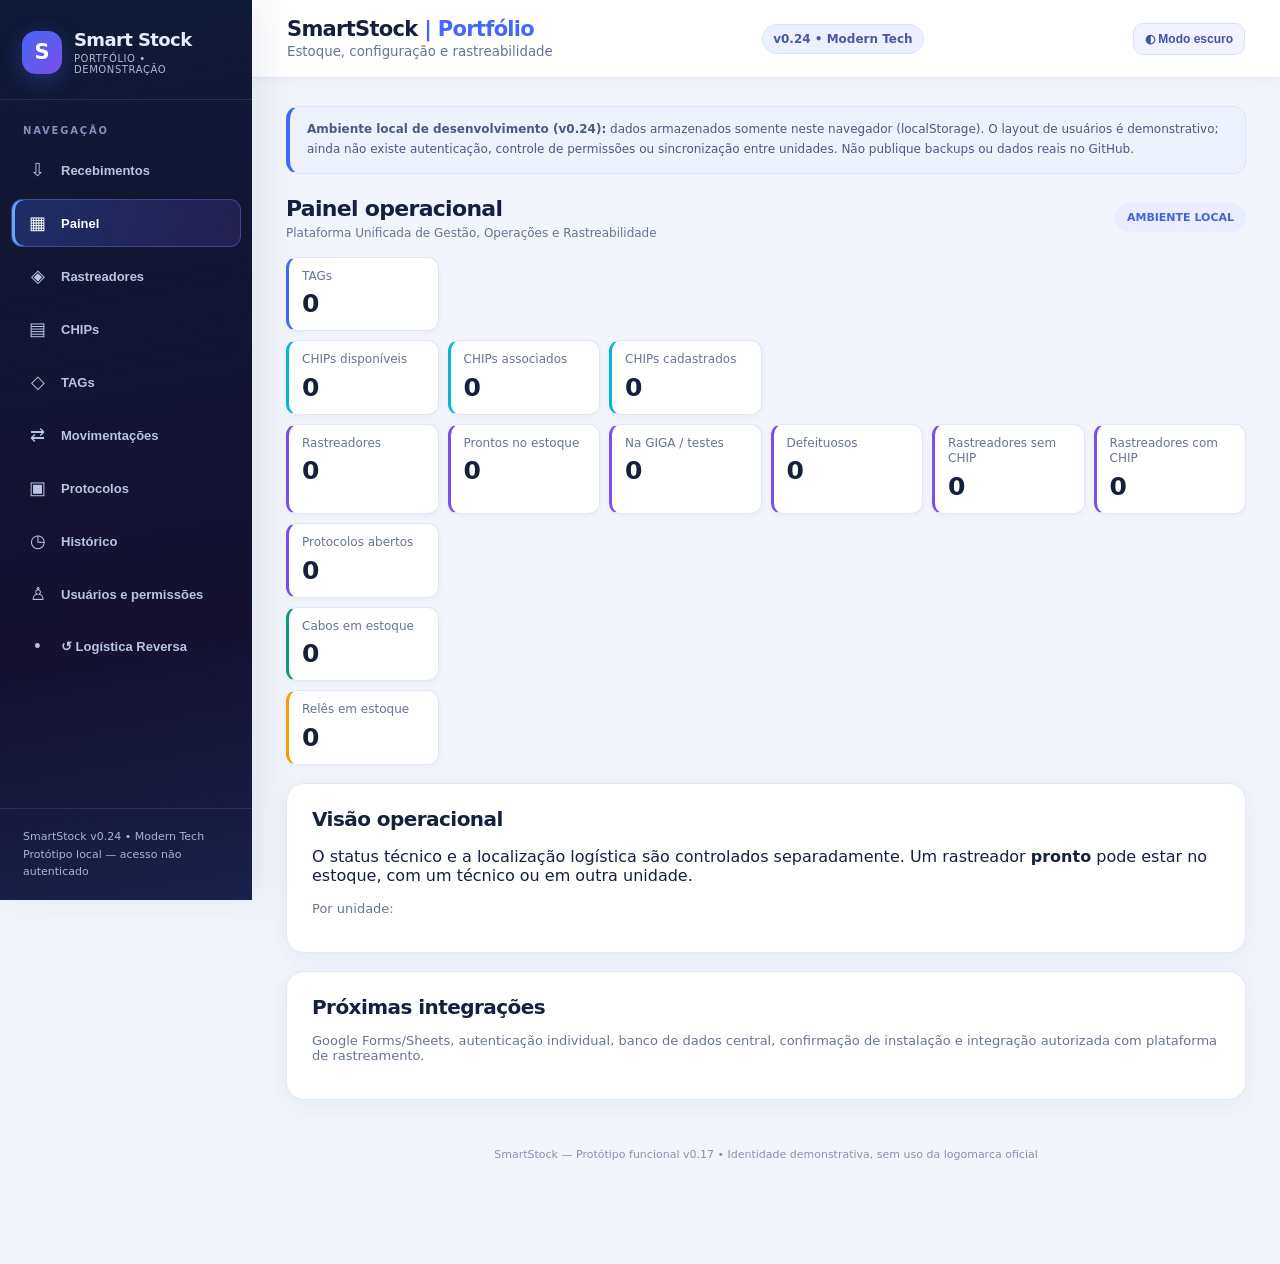
==== index.html @ 328897b8 "SmartStock v0.24 - Portfolio completo" ====
<!doctype html><html lang="pt-BR"><head><meta charset="utf-8"><meta name="viewport" content="width=device-width,initial-scale=1"><title>SmartStock | Portfólio • Demonstração</title><style>
:root{font-family:Inter,system-ui,Arial,sans-serif;color:#193331;background:#f3f7f6}*{box-sizing:border-box}body{margin:0}header{background:#123d38;color:white;padding:22px max(20px,calc((100vw - 1200px)/2));display:flex;justify-content:space-between;gap:15px;align-items:center}header h1{margin:0;font-size:25px}header small{color:#b5e2d8}main{max-width:1200px;margin:24px auto;padding:0 18px}.nav{display:flex;flex-wrap:wrap;gap:8px;margin-bottom:18px}button,.btn{border:0;border-radius:9px;background:#147a6b;color:white;padding:11px 14px;font-weight:650;cursor:pointer}button:hover{filter:brightness(.94)}.nav button{background:#e2eeea;color:#17473f}.nav button.active{background:#147a6b;color:white}.cards{display:grid;grid-template-columns:repeat(auto-fit,minmax(175px,1fr));gap:12px;margin-bottom:20px}.card,.panel{background:white;border:1px solid #dce9e5;border-radius:13px;padding:18px;box-shadow:0 2px 9px #164b3510}.card strong{display:block;font-size:29px;margin-top:8px}.muted{color:#667b76;font-size:13px}.panel{margin-bottom:16px}h2{margin:0 0 14px;font-size:20px}h3{margin:0 0 10px}form{display:grid;grid-template-columns:repeat(auto-fit,minmax(210px,1fr));gap:12px;align-items:end}label{display:flex;flex-direction:column;gap:5px;font-size:13px;font-weight:650}input,select,textarea{border:1px solid #c8d9d3;border-radius:8px;padding:10px;font:inherit;min-width:0;background:white}textarea{min-height:43px}.wide{grid-column:1/-1}.tablewrap{overflow:auto}table{border-collapse:collapse;width:100%;font-size:14px}th,td{text-align:left;border-bottom:1px solid #e5eeeb;padding:11px 9px;white-space:nowrap}th{background:#f3f8f6}.pill{display:inline-block;border-radius:30px;padding:4px 9px;font-size:12px;background:#e9f0ee}.ok{background:#d8f4e6;color:#17633f}.bad{background:#fde3e3;color:#8a2929}.warn{background:#fff1d2;color:#805b0c}.hide{display:none}.toolbar{display:flex;justify-content:space-between;gap:12px;align-items:center;flex-wrap:wrap;margin-bottom:12px}.toolbar input{width:280px}.danger{background:#9b4141}.secondary{background:#e1ece8;color:#194c43}.notice{padding:12px 15px;background:#fff7dc;border:1px solid #f1dfa6;border-radius:10px;margin-bottom:16px;font-size:13px}.toast{position:fixed;right:18px;bottom:18px;background:#153d35;color:white;border-radius:9px;padding:12px 16px;max-width:380px;box-shadow:0 8px 24px #0002;display:none}.rowactions{display:flex;gap:6px}.rowactions button{font-size:12px;padding:6px 8px}footer{font-size:12px;color:#688078;margin:24px 0;text-align:center}@media(max-width:600px){header{padding:17px}header h1{font-size:21px}.toolbar input{width:100%}}
.audit-select-group{background:#f6faf8;border:1px solid #dce9e5;border-radius:11px;padding:12px;margin:10px 0;max-width:580px}.audit-select-label{display:block;font-size:13px;font-weight:700;margin-bottom:7px}.audit-select{display:block;width:100%;padding:11px 38px 11px 12px;border:1px solid #bcd6cc;border-radius:9px;background-color:white;color:#163d37;font-size:14px;cursor:pointer}.audit-select:focus{outline:2px solid #147a6b;outline-offset:2px}.audit-select-info{margin-top:9px;white-space:normal;overflow-wrap:anywhere} 
.audit-receipt-row td{vertical-align:middle}.audit-receipt-row td:last-child{min-width:310px;max-width:520px;white-space:normal}.audit-receipt-details{border:1px solid #dce9e5;border-radius:11px;background:#f8fbfa;overflow:hidden}.audit-receipt-details>summary{list-style:none;cursor:pointer;padding:13px 15px;display:flex;flex-direction:column;gap:5px;font-weight:700;color:#17473f}.audit-receipt-details>summary::-webkit-details-marker{display:none}.audit-receipt-details>summary:before{content:'▸';float:left;position:absolute;transform:translateX(-11px)}.audit-receipt-details[open]>summary:before{content:'▾'}.audit-receipt-details>summary small{font-size:12px;font-weight:400;color:#667b76}.audit-receipt-content{border-top:1px solid #dce9e5;padding:12px}.audit-group-grid{display:grid;grid-template-columns:repeat(auto-fit,minmax(230px,1fr));gap:10px}.audit-group-grid .audit-select-group{margin:0;max-width:none}.audit-group-grid .audit-select{width:100%}#entryHistory td:nth-child(3){font-variant-numeric:tabular-nums}#entryHistory td{vertical-align:middle}
</style><style id="audit-date-style">
.audit-date-row>td{padding:9px 0!important;white-space:normal!important;border-bottom:0!important}
.audit-date-details{border:1px solid #dce9e5;border-radius:12px;background:#fff;overflow:hidden}
.audit-date-details>summary{cursor:pointer;display:flex;align-items:center;justify-content:space-between;gap:12px;flex-wrap:wrap;padding:15px 18px;background:#f3f8f6;list-style:none;color:#17473f}
.audit-date-details>summary::-webkit-details-marker{display:none}
.audit-date-details>summary::before{content:'▸';font-size:16px;margin-right:2px}
.audit-date-details[open]>summary::before{content:'▾'}
.audit-date-label{font-size:15px;font-weight:750;margin-right:auto}
.audit-date-count{font-size:12px;color:#667b76}
.audit-date-body{padding:12px 14px}
.audit-date-table{width:100%;min-width:820px}
.audit-date-table th,.audit-date-table td{vertical-align:middle}
.audit-date-table td:last-child{white-space:normal;min-width:280px}
</style><style id="metrics-layout-v18">
/* Cinco linhas independentes, compactas, sem cartões esticados. */
#metrics{display:flex;flex-direction:column;gap:9px;margin-bottom:18px}
#metrics .metric-row{display:grid;grid-template-columns:repeat(6,minmax(0,1fr));gap:9px;width:100%}
#metrics .card{min-width:0;padding:11px 13px;border-radius:11px;box-shadow:0 2px 6px #164b350a;min-height:74px}
#metrics .card .muted{font-size:12px;line-height:1.3;display:block}
#metrics .card strong{font-size:25px;margin-top:5px;line-height:1.2}
@media(max-width:950px){#metrics .metric-row{grid-template-columns:repeat(3,minmax(0,1fr))}}
@media(max-width:560px){#metrics .metric-row{grid-template-columns:repeat(2,minmax(0,1fr))}}
@media(max-width:350px){#metrics .metric-row{grid-template-columns:1fr}}
</style><style id="smartstock-batch-css">.batch-panel details>summary{cursor:pointer;padding:3px 0;color:#123c38}.batch-panel details[open]>summary{margin-bottom:14px}.batch-form{display:flex;flex-wrap:wrap;align-items:end;gap:12px}.batch-form label{min-width:170px;flex:1}.batch-form label.batch-identifiers{flex:2 1 100%;min-width:100%}.batch-form textarea{width:100%;resize:vertical;min-height:118px;padding:12px;border:1px solid #cbded7;border-radius:10px;font:inherit;box-sizing:border-box}.batch-form button{min-width:220px}.batch-panel code{font-size:.9em}</style><style id="access-v22">.access-hero{display:flex;justify-content:space-between;gap:18px;align-items:center;flex-wrap:wrap;border-top:4px solid #167c6e}.access-hero h2{font-size:26px;margin:7px 0}.access-hero p{max-width:720px;line-height:1.55}.access-eyebrow{font-size:11px;font-weight:800;letter-spacing:.1em;color:#147a6b}.access-status{background:#fff5d9;border:1px solid #efd79b;color:#7b570a;padding:9px 12px;border-radius:999px;font-size:12px;font-weight:700}.access-stats{display:grid;grid-template-columns:repeat(4,minmax(0,1fr));gap:10px;margin:0 0 16px}.access-stat{background:white;border:1px solid #dbe8e3;border-radius:12px;padding:15px 17px;box-shadow:0 2px 7px #153f3010}.access-stat span{display:block;color:#59716b;font-size:12px}.access-stat strong{display:block;font-size:26px;margin-top:6px}.access-toolbar{display:flex;justify-content:space-between;align-items:center;gap:14px;flex-wrap:wrap}.access-disabled{opacity:.55;cursor:not-allowed}.access-table{width:100%;min-width:750px}.access-table td,.access-table th{padding:12px 13px;text-align:left;vertical-align:middle}.access-table small{display:block;color:#657c75;font-size:12px;margin-top:4px}.access-pill{display:inline-block;padding:5px 10px;border-radius:99px;background:#e4f2ed;color:#126f5e;font-size:12px;font-weight:750}.access-pill.root{background:#173f38;color:white}.access-pill.unit{background:#edf2f5;color:#425b6a}.access-warning{background:#fffaf0;border-color:#eedcb4}.access-warning h2{color:#7b5409}@media(max-width:700px){.access-stats{grid-template-columns:repeat(2,minmax(0,1fr))}}@media(max-width:420px){.access-stats{grid-template-columns:1fr}}</style><style id="modern-tech-v23">
:root{--tech-bg:#f2f5fb;--tech-surface:#fff;--tech-ink:#15213c;--tech-muted:#68758f;--tech-blue:#4568f5;--tech-violet:#7c4fe9;--tech-cyan:#06b6d4;--tech-border:#e2e8f4;--tech-sidebar:#10182e;--tech-green:#0d9b81;color:var(--tech-ink);background:var(--tech-bg)}
body{background:var(--tech-bg);color:var(--tech-ink);font-family:Inter,system-ui,'Segoe UI',Arial,sans-serif}
body.tech-layout{min-height:100vh;padding-left:252px}
body.tech-layout>header{height:78px;position:sticky;top:0;z-index:30;background:rgba(255,255,255,.96);color:var(--tech-ink);border-bottom:1px solid var(--tech-border);padding:14px 35px;box-shadow:0 3px 16px #18274c09;max-width:none}
body.tech-layout>header h1{font-size:21px;letter-spacing:-.7px;color:var(--tech-ink)}
body.tech-layout>header h1 span{color:var(--tech-blue)!important}
body.tech-layout>header small{color:var(--tech-muted)}
body.tech-layout>header>span{background:#edf0ff!important;color:#4958a6!important;font-weight:700;border:1px solid #dce2ff}
body.tech-layout>main{max-width:1600px;padding:28px 34px 55px;margin:auto}
.tech-sidebar{position:fixed;left:0;top:0;bottom:0;width:252px;z-index:45;background:linear-gradient(170deg,#101a36,#15112f 70%,#19204a);color:#e8ecff;display:flex;flex-direction:column;box-shadow:12px 0 35px #1d275013}
.tech-brand{padding:29px 22px 24px;border-bottom:1px solid #ffffff19;display:flex;gap:12px;align-items:center}
.tech-brand-icon{width:43px;height:43px;border-radius:14px;background:linear-gradient(135deg,var(--tech-blue),var(--tech-violet));display:grid;place-items:center;color:#fff;font-size:21px;font-weight:900;box-shadow:0 6px 22px #4568f555}
.tech-brand strong{display:block;font-size:18px;letter-spacing:-.6px}.tech-brand small{display:block;font-size:10px;color:#aeb8db;letter-spacing:.6px;text-transform:uppercase;margin-top:3px}
.tech-menu-label{padding:25px 23px 10px;font-size:10px;font-weight:800;letter-spacing:1.8px;color:#8191bb;text-transform:uppercase}
.tech-sidebar #nav{display:flex;flex-direction:column;gap:5px;padding:0 11px;margin:0;max-width:none;align-items:stretch;background:transparent;border:0}
.tech-sidebar #nav button{display:flex;align-items:center;gap:12px;width:100%;text-align:left;padding:12px 14px;border:1px solid transparent;border-radius:11px;background:transparent;color:#b9c4e4;font-size:13px;font-weight:650;transition:background .15s,color .15s;min-height:43px}
.tech-sidebar #nav button:hover{background:#ffffff13;color:#fff}
.tech-sidebar #nav button.active{background:linear-gradient(100deg,#4568f544,#7c4fe92a);border-color:#8b93ff4a;color:#fff;box-shadow:inset 3px 0 0 #65a5ff}
.tech-sidebar #nav button .tech-icon{font-size:18px;width:23px;text-align:center;font-weight:400}
.tech-sidebar-footer{margin-top:auto;padding:19px 23px;border-top:1px solid #ffffff17;color:#a6b3d5;font-size:11px;line-height:1.6}
.tech-mobile-toggle{display:none;position:fixed;z-index:70;left:14px;top:15px;background:#26386d;color:white;border:0;border-radius:10px;padding:9px 12px}
body.tech-layout .notice{background:#eef2ff;color:#4c5983;border:1px solid #dce4ff;border-left:4px solid var(--tech-blue);border-radius:13px;padding:13px 17px;font-size:12px;line-height:1.65;margin-bottom:22px}
body.tech-layout .panel{background:var(--tech-surface);border:1px solid var(--tech-border);border-radius:18px;box-shadow:0 5px 23px #213a7210;padding:23px 25px;margin-bottom:18px}
body.tech-layout h2{color:var(--tech-ink);letter-spacing:-.55px}
body.tech-layout h3{color:#263555}
body.tech-layout .muted,body.tech-layout p.muted{color:var(--tech-muted)}
body.tech-layout input,body.tech-layout select,body.tech-layout textarea{border:1px solid #d7deec;border-radius:10px;background:#fff;color:#172341;box-shadow:none}
body.tech-layout input:focus,body.tech-layout select:focus,body.tech-layout textarea:focus{outline:2px solid #7385ff70;border-color:#7184fa}
body.tech-layout button:not(.tech-mobile-toggle):not(.tech-sidebar button){border-radius:10px}
body.tech-layout button:not(.tech-mobile-toggle):not(.tech-sidebar button):not(:disabled){background:linear-gradient(105deg,#4365e9,#6b58df);color:white;border:0}
body.tech-layout button:not(.tech-mobile-toggle):not(.tech-sidebar button):hover:not(:disabled){filter:brightness(1.05)}
body.tech-layout .card{border:1px solid #e2e7f5;background:#fff;box-shadow:0 4px 15px #263d7610;border-radius:13px}
body.tech-layout #metrics .card{min-height:72px;border-left:3px solid var(--tech-blue)}
body.tech-layout #metrics .metric-row:nth-child(2) .card{border-left-color:var(--tech-cyan)}
body.tech-layout #metrics .metric-row:nth-child(3) .card{border-left-color:var(--tech-violet)}
body.tech-layout #metrics .metric-row:nth-child(4) .card{border-left-color:var(--tech-green)}
body.tech-layout #metrics .metric-row:nth-child(5) .card{border-left-color:#f59e0b}
body.tech-layout table{border-collapse:collapse}body.tech-layout th{background:#f1f4fa;color:#334362}body.tech-layout td{border-color:#e8edf6}
body.tech-layout .audit-date-details,body.tech-layout details{border-color:#dce4f1}
body.tech-layout .access-hero{border-top:4px solid var(--tech-blue)}
body.tech-layout .access-eyebrow{color:var(--tech-blue)}
body.tech-layout .access-status{background:#edf1ff;color:#465cc2;border-color:#d9e1ff}
body.tech-layout .access-stat{border-color:#e2e8f4}
body.tech-layout footer{color:#8792a8;font-size:11px;text-align:center;padding:24px 12px}
.tech-page-title{display:flex;justify-content:space-between;align-items:center;gap:15px;margin-bottom:17px}
.tech-page-title strong{font-size:22px;letter-spacing:-.7px}.tech-page-title small{display:block;font-size:12px;color:var(--tech-muted);margin-top:5px}
.tech-page-pill{font-size:11px;font-weight:800;color:#4464d3;background:#e9edff;padding:8px 12px;border-radius:20px}
body.tech-dark{--tech-bg:#0d1426;--tech-surface:#18223a;--tech-ink:#ecf1ff;--tech-muted:#9aaac9;--tech-border:#303c59;color:var(--tech-ink)}
body.tech-dark>header{background:#17223a;color:#ecf1ff}body.tech-dark>header h1{color:#ecf1ff}
body.tech-dark .panel,body.tech-dark .card{background:#18223a;color:#ecf1ff;border-color:#303c59}
body.tech-dark th{background:#23304c;color:#e1e9ff}body.tech-dark td{color:#e4ebfc;border-color:#33415d}
body.tech-dark input,body.tech-dark select,body.tech-dark textarea{background:#1c2944;color:#fff;border-color:#445473}
body.tech-dark .notice{background:#1d2b51;color:#d4ddff;border-color:#3b5091}
body.tech-dark details,body.tech-dark .audit-date-details{background:#1b2842;color:#eef3ff}
body.tech-dark .tech-page-pill{background:#2b3c75;color:#d9e2ff}
.tech-mode{background:#f1f3ff!important;color:#4053aa!important;border:1px solid #dce2fc!important;padding:8px 11px;font-size:12px;font-weight:750;white-space:nowrap}
@media(max-width:1000px){body.tech-layout{padding-left:210px}.tech-sidebar{width:210px}body.tech-layout>main{padding:24px 19px}body.tech-layout>header{padding:14px 20px}}
@media(max-width:760px){body.tech-layout{padding-left:0}.tech-sidebar{transform:translateX(-105%);transition:transform .22s;width:255px}.tech-sidebar.open{transform:translateX(0)}.tech-mobile-toggle{display:block}body.tech-layout>header{padding:14px 14px 14px 64px;height:auto;min-height:75px}body.tech-layout>header>span{display:none}body.tech-layout>main{padding:18px 12px}body.tech-layout .panel{padding:17px 14px}.tech-page-title strong{font-size:18px}body.tech-layout #metrics .metric-row{grid-template-columns:repeat(2,minmax(0,1fr))!important}body.tech-layout .tablewrap{overflow-x:auto}}
</style></head><body><header><div><h1>SmartStock <span style="color:#5fe0bc">| Portfólio</span></h1><small>Estoque, configuração e rastreabilidade</small></div><span style="font-size:12px;background:#245b50;padding:7px 10px;border-radius:20px">Demonstração local v0.24 • Gestão de acessos (prévia)</span></header><main><div class="notice"><b>Protótipo local v0.24:</b> os dados ficam somente neste navegador (localStorage). Não há login, sincronização com Google Sheets ou plataforma de rastreamento. Para dados reais, importe somente no computador autorizado; não publique o arquivo de recebimento no GitHub.</div><nav class="nav" id="nav"><button data-tab="recebimentos">Recebimentos</button><button data-tab="painel" class="active">Painel</button><button data-tab="equipamentos">Rastreadores</button><button data-tab="chips">CHIPs</button><button data-tab="tags">TAGs</button><button data-tab="movimentos">Movimentações</button><button data-tab="protocolos">Protocolos</button><button data-tab="historico">Histórico</button><button data-tab="usuarios">Usuários e permissões</button></nav>
<section id="recebimentos" class="hide"><div class="panel"><h2>Importar recebimento de materiais</h2><p>Selecione o arquivo JSON de recebimento. O sistema verificará IMEIs e ICCIDs duplicados e mostrará o resumo antes de confirmar. Quando o arquivo contiver pares planejados IMEI–ICCID, eles serão registrados como <b>associação planejada</b>, sem confirmar vínculo na plataforma.</p><label>Arquivo de recebimento (.json)<input type="file" id="receiptFile" accept=".json,application/json"></label><div id="receiptPreview" class="notice" style="margin-top:14px">Nenhum arquivo selecionado.</div><button id="receiptConfirm" disabled>Confirmar entrada</button><p class="muted">Os registros ficam apenas neste navegador, sem sincronização. Faça backup pelo botão Exportar JSON. Não use GitHub público para armazenar o arquivo de recebimento.</p></div><div class="panel"><h2>Entrada independente de materiais</h2><p class="muted">Cadastre CHIPs, rastreadores e insumos separadamente. O vínculo IMEI–ICCID pode ser realizado depois na aba CHIPs.</p><form id="bulkEntryForm"><label>Tipo de entrada<select name="tipo" id="bulkKind"><option value="chips">CHIPs (ICCID)</option><option value="tags">TAGs (identificador)</option><option value="equipment">Rastreadores (IMEI)</option><option value="supplies">Insumos</option></select></label><label>Unidade<select name="unidade"><option>Unidade Central</option><option>Unidade Norte</option><option>Unidade Sul</option><option>Unidade Leste</option><option>Unidade Oeste</option><option>Unidade Regional</option></select></label><label>Responsável<input name="autor" required placeholder="Nome completo"></label><label id="bulkModelLabel">Modelo do rastreador<input name="modelo" value="J16"></label><label id="bulkMaterialLabel" class="hide">Material<input name="material" placeholder="Cabo, fita..."></label><label id="bulkQtyLabel" class="hide">Quantidade<input name="quantidade" type="number" min="1" step="1" value="1"></label><label class="wide" id="bulkIdsLabel">Identificadores (um por linha)<textarea name="identificadores" rows="5" placeholder="Um ICCID por linha"></textarea></label><button>Registrar entrada</button></form></div><div class="panel"><h2>Estoque geral de materiais</h2><div class="tablewrap"><table><thead><tr><th>Unidade</th><th>Material</th><th>Quantidade</th></tr></thead><tbody id="supplyRows"></tbody></table></div></div><div class="panel"><h2>Entradas registradas</h2><div id="receiptRows"></div></div></section><section id="painel"><div class="cards" id="metrics"></div><div class="panel"><h2>Visão operacional</h2><p>O status técnico e a localização logística são controlados separadamente. Um rastreador <b>pronto</b> pode estar no estoque, com um técnico ou em outra unidade.</p><div id="breakdown"></div></div><div class="panel"><h2>Próximas integrações</h2><p class="muted">Google Forms/Sheets, autenticação individual, banco de dados central, confirmação de instalação e integração autorizada com plataforma de rastreamento.</p></div></section>
<section id="equipamentos" class="hide"><div class="panel"><h2>Cadastrar rastreador</h2><form id="equipmentForm"><label>IMEI (15 dígitos)<input name="imei" required inputmode="numeric" pattern="[0-9]{15}" maxlength="15" placeholder="15 dígitos"></label><label>Modelo<input name="modelo" required placeholder="J16"></label><label>Origem<select name="origem"><option>Novo</option><option>Reutilizado</option></select></label><label>Status técnico<select name="status"><option>INTERNO</option><option>INTERNO/BLOCK</option><option>INTERNO/SATE</option><option>PRONTO</option><option>DEFEITO</option><option>AGUARDANDO VERIFICAÇÃO</option></select></label><label>Localização<select name="local"><option>Unidade Central</option><option>Unidade Norte</option><option>Unidade Sul</option><option>Unidade Leste</option><option>Unidade Oeste</option><option>Unidade Regional</option><option>Com técnico</option><option>Indisponível</option></select></label><label>Colaborador<input name="autor" required placeholder="Nome do colaborador"></label><button>Cadastrar</button></form></div><div class="panel batch-panel"><details><summary><b>Cadastrar rastreadores em lote</b> <span class="muted">— clique para expandir</span></summary><p class="muted">Cole um IMEI de 15 dígitos por linha. Modelo, origem, status e local serão aplicados a todos. Nenhum registro será salvo se houver identificadores inválidos ou duplicados.</p><form id="equipmentBatchForm" class="batch-form"><label class="batch-identifiers">IMEIs (um por linha)<textarea name="imeis" required rows="6" placeholder="Cole os IMEIs aqui, um por linha"></textarea></label><label>Modelo<input name="modelo" required placeholder="J16"></label><label>Origem<select name="origem"><option>Novo</option><option>Reutilizado</option></select></label><label>Status técnico<select name="status"><option>INTERNO</option><option>INTERNO/BLOCK</option><option>INTERNO/SATE</option><option>PRONTO</option><option>DEFEITO</option><option>AGUARDANDO VERIFICAÇÃO</option></select></label><label>Localização<select name="local"><option>Unidade Central</option><option>Unidade Norte</option><option>Unidade Sul</option><option>Unidade Leste</option><option>Unidade Oeste</option><option>Unidade Regional</option><option>Com técnico</option><option>Indisponível</option></select></label><label>Colaborador<input name="autor" required placeholder="Nome do colaborador"></label><button type="submit">Validar e cadastrar lote</button></form></details></div><div class="panel"><div class="toolbar"><h2>Rastreadores</h2><input id="eqSearch" placeholder="Buscar IMEI ou modelo"></div><div class="tablewrap"><table><thead><tr><th>IMEI</th><th>Modelo / origem</th><th>Status técnico</th><th>Local</th><th>CHIP vinculado</th><th>Alterar status</th></tr></thead><tbody id="eqRows"></tbody></table></div></div></section>
<section id="chips" class="hide"><div class="panel"><h2>Cadastrar CHIP</h2><form id="chipForm"><label>ICCID (19–22 dígitos)<input name="iccid" required pattern="[0-9]{19,22}" maxlength="22"></label><label>Número da linha<input name="linha" required placeholder="DDD + número"></label><label>Operadora<select name="operadora"><option>Vivo</option><option>Claro</option><option>Outra</option></select></label><label>Colaborador<input name="autor" required></label><button>Cadastrar</button></form></div><div class="panel batch-panel"><details><summary><b>Cadastrar CHIPs em lote</b> <span class="muted">— clique para expandir</span></summary><p class="muted">Cole um ICCID por linha. Opcionalmente, informe o número da linha após ponto e vírgula: <code>ICCID;DDD+número</code>. Quando não informado, o número ficará como “Não informado”. Nenhum CHIP será associado automaticamente a um rastreador.</p><form id="chipBatchForm" class="batch-form"><label class="batch-identifiers">ICCID; número da linha (opcional)<textarea name="itens" required rows="6" placeholder="Cole um ICCID por linha ou ICCID;DDD+número"></textarea></label><label>Operadora<select name="operadora"><option>Vivo</option><option>Claro</option><option>Outra</option></select></label><label>Colaborador<input name="autor" required placeholder="Nome do colaborador"></label><button type="submit">Validar e cadastrar lote</button></form></details></div><div class="panel"><h2>Associar / corrigir CHIP</h2><form id="linkForm"><label>ICCID<select id="linkIccid" name="iccid" required></select></label><label>IMEI de destino<select id="linkImei" name="imei" required></select></label><label>Colaborador<input name="autor" required></label><button>Registrar novo vínculo</button></form><p class="muted">A correção exige justificativa e é auditada. <b>Atenção: nesta versão não existe controle de permissões.</b> A associação no SmartStock não altera a plataforma externa.</p></div><div class="panel"><h2>CHIPs cadastrados</h2><div class="tablewrap"><table><thead><tr><th>ICCID</th><th>Linha</th><th>Operadora</th><th>Vínculo atual</th><th>Situação</th><th>Ação</th></tr></thead><tbody id="chipRows"></tbody></table></div></div></section>
<section id="tags" class="hide"><div class="panel"><h2>TAGs — cadastro independente</h2><p class="muted">TAGs não exigem CHIP ou ICCID. O identificador é padronizado para 15 dígitos, acrescentando zeros à esquerda, como na Rede Veículos. O número original também é preservado. Cadastro local não confirma ativação na plataforma.</p><form id="tagForm"><label>Identificadores das TAGs (um por linha)<textarea name="ids" required placeholder="Digite ou cole os identificadores, um por linha"></textarea></label><label>Unidade<select name="local"><option>Unidade Central</option><option>Unidade Norte</option><option>Unidade Sul</option><option>Unidade Leste</option><option>Unidade Oeste</option><option>Unidade Regional</option></select></label><label>Situação técnica<select name="status"><option>AGUARDANDO VERIFICAÇÃO</option><option>INTERNO</option><option>PRONTO</option><option>DEFEITO</option></select></label><label>Responsável<input name="autor" required placeholder="Nome do colaborador"></label><label>Observação<input name="obs" placeholder="Ex.: Demonstração para gestão"></label><button>Cadastrar TAGs</button></form></div><div class="panel"><h2>Estoque de TAGs</h2><div class="tablewrap"><table><thead><tr><th>Identificador (15 dígitos)</th><th>Material</th><th>Local</th><th>Situação técnica</th><th>Ativação externa</th><th>Ação</th></tr></thead><tbody id="tagRows"></tbody></table></div></div></section><section id="movimentos" class="hide"><div class="panel"><h2>Movimentação de rastreador</h2><form id="moveForm"><label>IMEI<select name="imei" id="moveImei" required></select></label><label>Tipo<select name="tipo" id="moveTipo"><option value="TRANSFERENCIA">Transferência entre unidades</option><option value="ENTREGA">Entrega ao técnico</option><option value="DEVOLUCAO_SEM_FALHA">Devolução sem falha técnica</option><option value="DEVOLUCAO_FALHA">Devolução com falha técnica</option></select></label><label>Destino / unidade<select name="destino"><option>Unidade Central</option><option>Unidade Norte</option><option>Unidade Sul</option><option>Unidade Leste</option><option>Unidade Oeste</option><option>Unidade Regional</option><option>Com técnico</option></select></label><label>Responsável<input name="autor" required></label><label class="wide">Observação<textarea name="obs" placeholder="Motivo, técnico, referência do atendimento..."></textarea></label><button>Registrar movimentação</button></form><p class="muted">Transferência não equivale a instalação. Devolução com falha encaminha o equipamento à GIGA (status INTERNO).</p></div><div class="panel"><h2>Últimas movimentações</h2><div class="tablewrap"><table><thead><tr><th>Data</th><th>IMEI</th><th>Tipo</th><th>Origem</th><th>Destino</th><th>Responsável</th></tr></thead><tbody id="moveRows"></tbody></table></div></div></section>
<section id="protocolos" class="hide"><div class="panel"><h2>Protocolo de entrega ao técnico</h2><p class="muted">Registre um protocolo com rastreadores (IMEIs separados por vírgula) e insumos em texto. O fechamento registra devoluções e confirmação da assinatura.</p><form id="protocolForm"><label>Técnico<input name="tecnico" required></label><label>Origem<select name="origem"><option>Unidade Central</option><option>Unidade Norte</option><option>Unidade Sul</option><option>Unidade Leste</option><option>Unidade Oeste</option><option>Unidade Regional</option></select></label><label>IMEIs entregues (separar por vírgula)<textarea name="imeis" placeholder="15 dígitos, 15 dígitos"></textarea></label><label>Outros materiais / quantidades<textarea name="insumos" placeholder="2 cabos, 1 fita..."></textarea></label><label>Responsável pela entrega<input name="autor" required></label><button>Abrir protocolo</button></form></div><div class="panel"><h2>Protocolos</h2><div id="protocolRows"></div></div></section>
<section id="historico" class="hide"><div class="panel"><div class="toolbar"><h2>Auditoria de alterações</h2><input id="logSearch" placeholder="Filtrar IMEI, ICCID ou ação"></div><div class="tablewrap"><table><thead><tr><th>Data e hora</th><th>Evento</th><th>Identificador</th><th>Local</th><th>Responsável</th><th>Detalhes</th></tr></thead><tbody id="logRows"></tbody></table></div></div><div class="panel"><h2>Histórico de entradas e exclusões</h2><p class="muted">Selecione os itens diretamente nas tabelas abaixo para preparar a exclusão. Os registros de recebimento permanecem visíveis após correções, com seus saldos atuais.</p><div id="entryHistory"></div><h3>Exclusões registradas</h3><div id="deletionHistory"></div></div><div class="panel"><h2>Backup e limpeza</h2><button class="secondary" id="exportBtn">Exportar JSON</button> <button class="danger" id="resetBtn">Remover registros fictícios</button><div style="margin-top:20px;border-top:1px solid #dce9e5;padding-top:18px"><h3>Excluir materiais cadastrados</h3><p class="muted">Exclusão individual ou em lote. Selecione os itens, informe o responsável e o motivo. A exclusão não modifica a plataforma externa e não apaga o histórico de auditoria. Faça backup antes de excluir.</p><div class="toolbar"><label>Tipo de material<select id="deleteType"><option value="equipment">Rastreadores (IMEI)</option><option value="chips">CHIPs (ICCID)</option><option value="supplies">Insumos (quantidade)</option></select></label><label>Buscar<input id="deleteSearch" placeholder="Buscar identificador, material ou unidade"></label></div><div class="toolbar" style="margin:12px 0"><button class="secondary" id="selectAllDelete">Selecionar todos os exibidos</button><button class="secondary" id="clearDelete">Limpar seleção</button><span class="muted" id="deleteSelected">0 selecionados</span></div><div class="tablewrap"><table><thead id="deleteHead"></thead><tbody id="deleteRows"></tbody></table></div><div class="panel" style="margin-top:14px;background:#f8fbfa"><label>Responsável pela exclusão<input id="deleteActor" autocomplete="off" placeholder="Nome completo" maxlength="120"></label><label style="margin-top:12px">Motivo obrigatório<textarea id="deleteReason" rows="2" placeholder="Descreva por que os materiais precisam ser excluídos" maxlength="1000"></textarea></label><button class="danger" id="deleteSelectedBtn" style="margin-top:12px">Excluir itens selecionados</button><p class="muted">Para insumos, informe a quantidade a excluir em cada linha. Registros envolvidos em movimentações ou protocolos não podem ser excluídos neste protótipo. Não há autenticação nem permissão efetiva nesta versão.</p></div></div><p class="muted">Exportação local para backup. Não substitui backup centralizado. A limpeza preserva recebimentos reais já importados.</p></div></section>
<footer>SmartStock — Protótipo funcional v0.17 • Identidade demonstrativa, sem uso da logomarca oficial</footer><section id="usuarios" class="hide"><div class="panel access-hero"><div><span class="access-eyebrow">SMARTSTOCK • CONTROLE DE ACESSO</span><h2>Usuários e permissões</h2><p>Estrutura prevista para operação online nas seis unidades. As contas abaixo são <b>perfis planejados</b>, não usuários autenticados ou cadastrados.</p></div><span class="access-status">Prévia de interface • sem login ativo</span></div><div class="access-stats"><div class="access-stat"><span>Contas planejadas</span><strong>11</strong></div><div class="access-stat"><span>Administrador ROOT</span><strong>1</strong></div><div class="access-stat"><span>Gestão e liderança</span><strong>4</strong></div><div class="access-stat"><span>Unidades</span><strong>6</strong></div></div><div class="panel"><div class="access-toolbar"><div><h2>Estrutura de contas</h2><p class="muted">IDs provisórios de planejamento. A identidade definitiva será criada pelo serviço de autenticação.</p></div><button type="button" class="access-disabled" disabled title="Disponível após autenticação no servidor">+ Criar usuário (em breve)</button></div><div class="tablewrap"><table class="access-table"><thead><tr><th>ID planejado</th><th>Usuário / função</th><th>Perfil</th><th>Unidade</th><th>Situação</th></tr></thead><tbody><tr><td>ROOT-001</td><td><b>Administrador demonstrativo</b><small>Perfil ilustrativo</small></td><td><span class="access-pill root">ROOT</span></td><td>Todas</td><td>Não provisionado</td></tr><tr><td>DIR-001 a 003</td><td><b>3 contas da Diretoria</b><small>Nomes a definir</small></td><td><span class="access-pill">Diretoria</span></td><td>Todas</td><td>Não provisionadas</td></tr><tr><td>LID-001</td><td><b>Liderança demonstrativa</b><small>Liderança do setor</small></td><td><span class="access-pill">Gestão</span></td><td>Todas</td><td>Não provisionada</td></tr><tr><td>UNI-001 a 006</td><td><b>6 acessos operacionais</b><small>Unidade Central, Unidade Norte, Unidade Sul, Unidade Leste, Unidade Oeste e Unidade Regional</small></td><td><span class="access-pill unit">Unidade</span></td><td>Uma por conta</td><td>Não provisionadas</td></tr></tbody></table></div></div><div class="panel"><h2>Matriz de permissões planejada</h2><p class="muted">A futura aplicação deverá validar cada permissão no servidor e no banco de dados, não apenas ocultar botões.</p><div class="tablewrap"><table class="access-table"><thead><tr><th>Ação</th><th>ROOT</th><th>Diretoria / Dayanne</th><th>Unidade</th></tr></thead><tbody><tr><td>Consultar painel e estoque</td><td>✓</td><td>✓</td><td>Somente sua unidade</td></tr><tr><td>Criar e atualizar protocolos</td><td>✓</td><td>✓</td><td>✓</td></tr><tr><td>Vincular técnico e cliente</td><td>✓</td><td>✓</td><td>✓</td></tr><tr><td>Cadastrar TAGs, rastreadores e CHIPs</td><td>✓</td><td>✓</td><td>—</td></tr><tr><td>Movimentar e alterar estoque</td><td>✓</td><td>✓</td><td>—</td></tr><tr><td>Excluir materiais</td><td>✓</td><td>Somente se autorizado</td><td>—</td></tr><tr><td>Consultar auditoria</td><td>Completa</td><td>Completa</td><td>Da unidade</td></tr><tr><td>Criar usuários e conceder permissões</td><td>✓</td><td>—</td><td>—</td></tr><tr><td>Administrar conta ROOT</td><td>✓</td><td>—</td><td>—</td></tr></tbody></table></div></div><div class="panel access-warning"><h2>Autenticação ainda não ativada</h2><p>Este arquivo continua usando <code>localStorage</code>. Não há senhas, sessões, bloqueios ou restrições reais nesta versão. A área acima é um <b>layout de planejamento</b>; não utilize este HTML como sistema multiusuário na internet.</p><p class="muted">Próximas etapas: criar backend, configurar autenticação, políticas de acesso por unidade, provisionar ROOT com segurança e migrar o estoque após backup e validação.</p></div></section></main><div id="toast" class="toast"></div><script>
const KEY='smartstock_portfolio_full_v024';const seed=()=>({equipment:[],chips:[],moves:[],protocols:[],logs:[],supplies:[],receipts:[]});let db;try{db=JSON.parse(localStorage.getItem(KEY))||seed()}catch{db=seed()}const fakeImeis=new Set(['123456789012345','123456789012346','123456789012347']);const fakeIccids=new Set(['8955000000000000001','8955000000000000002','8955000000000000003']);function removeDemo(){db.equipment=(db.equipment||[]).filter(x=>!fakeImeis.has(x.imei));db.chips=(db.chips||[]).filter(x=>!fakeIccids.has(x.iccid));db.moves=(db.moves||[]).filter(x=>!fakeImeis.has(x.imei));db.logs=(db.logs||[]).filter(x=>!fakeImeis.has(x.id)&&!fakeIccids.has(x.id));db.protocols=(db.protocols||[]).filter(x=>!(x.imeis||[]).some(i=>fakeImeis.has(i)));}removeDemo();localStorage.setItem(KEY,JSON.stringify(db));const save=()=>{localStorage.setItem(KEY,JSON.stringify(db));render()};db.supplies ||= [];db.receipts ||= [];db.deletedRecords ||= [];db.tags ||= [];const $=id=>document.getElementById(id);const esc=s=>String(s??'').replace(/[&<>"']/g,c=>({'&':'&amp;','<':'&lt;','>':'&gt;','"':'&quot;',"'":'&#39;'}[c]));const now=()=>new Date().toLocaleString('pt-BR');const log=(event,id,autor,detail)=>db.logs.unshift({date:now(),event,id,autor,detail});function toast(msg){$('toast').textContent=msg;$('toast').style.display='block';clearTimeout(window._toast);window._toast=setTimeout(()=>$('toast').style.display='none',4200)}const badge=s=>`<span class="pill ${s==='PRONTO'||s==='Disponível'||s==='Fechado'?'ok':s==='DEFEITO'?'bad':s?.includes('INTERNO')||s==='Aberto'?'warn':''}">${esc(s)}</span>`;const getEq=i=>db.equipment.find(e=>e.imei===i);const getChip=i=>db.chips.find(c=>c.iccid===i);const opts=(arr,fn)=>arr.map(v=>`<option value="${esc(fn(v))}">${esc(fn(v))}</option>`).join('');function render(){let ready=db.equipment.filter(e=>e.status==='PRONTO'&&!['Com técnico','Indisponível'].includes(e.local)).length;let vals=[['Rastreadores',db.equipment.length],['TAGs',db.tags.length],['Prontos no estoque',ready],['Na GIGA / testes',db.equipment.filter(e=>e.status.startsWith('INTERNO')).length],['Defeituosos',db.equipment.filter(e=>e.status==='DEFEITO').length],['CHIPs disponíveis',db.chips.filter(c=>!c.imei).length],['Protocolos abertos',db.protocols.filter(p=>!p.closed).length]];vals.push(['Cabos em estoque',db.supplies.filter(x=>x.material==='Cabo').reduce((sum,x)=>sum+Number(x.quantidade),0)]);$('metrics').innerHTML=vals.map(([n,v])=>`<div class="card"><span class="muted">${n}</span><strong>${v}</strong></div>`).join('');const stockTotals=new Map();const addStock=(unit,material,qty)=>{const key=JSON.stringify([unit,material]);stockTotals.set(key,(stockTotals.get(key)||0)+Number(qty||0))};db.equipment.forEach(e=>addStock(e.local||'Não informada','Rastreador '+(e.modelo||'Não informado'),1));db.tags.forEach(t=>addStock(t.local||'Não informada','TAG',1));db.chips.forEach(c=>{const linked=c.imei?getEq(c.imei):null;addStock(c.local||linked?.local||'Não informada','CHIP',1)});db.supplies.forEach(x=>addStock(x.unidade||'Não informada',x.material,Number(x.quantidade)));const stockRows=[...stockTotals.entries()].map(([k,q])=>{const [unit,material]=JSON.parse(k);return {unit,material,q}}).sort((a,b)=>a.unit.localeCompare(b.unit,'pt-BR')||a.material.localeCompare(b.material,'pt-BR'));$('tagRows').innerHTML=db.tags.map(t=>`<tr><td>${esc(t.id)}</td><td>TAG</td><td>${esc(t.local)}</td><td>${badge(t.status)}</td><td>${esc(t.ativacao||'NÃO CONFIRMADA')}</td><td><select id="tagstatus_${esc(t.id)}">${['AGUARDANDO VERIFICAÇÃO','INTERNO','PRONTO','DEFEITO'].map(v=>`<option ${v===t.status?'selected':''}>${v}</option>`).join('')}</select> <button onclick="changeTagStatus('${esc(t.id)}')">Salvar</button></td></tr>`).join('')||'<tr><td colspan="6">Nenhuma TAG cadastrada.</td></tr>';
$('supplyRows').innerHTML=stockRows.map(x=>`<tr><td>${esc(x.unit)}</td><td>${esc(x.material)}</td><td>${esc(x.q)}</td></tr>`).join('')+(stockRows.length?`<tr><td colspan="2"><b>Total de unidades físicas cadastradas</b></td><td><b>${stockRows.reduce((n,x)=>n+x.q,0)}</b></td></tr>`:'<tr><td colspan="3">Nenhum material registrado</td></tr>');$('receiptRows').innerHTML=db.receipts.map(x=>`<p><b>${esc(x.id)}</b> — ${esc(x.unidade)} • ${x.equipmentCount} rastreadores, ${x.chipCount} chips, ${x.cableCount} cabos${x.tagCount?' • '+x.tagCount+' TAGs':''} • ${esc(x.importedAt)}</p>`).join('')||'<p class=muted>Nenhum recebimento importado</p>';$('breakdown').innerHTML='<p class="muted">Por unidade: '+[...new Set(db.equipment.map(e=>e.local))].map(l=>`${esc(l)}: ${db.equipment.filter(e=>e.local===l).length}`).join(' • ')+'</p>';let q=$('eqSearch').value.toLowerCase();$('eqRows').innerHTML=db.equipment.filter(e=>e.imei.includes(q)||e.modelo.toLowerCase().includes(q)).map(e=>`<tr><td>${esc(e.imei)}</td><td>${esc(e.modelo)}<br><small>${esc(e.origem)}</small></td><td>${badge(e.status)}</td><td>${esc(e.local)}</td><td>${esc(e.chip||'—')}${e.chipPlanejado?'<br><small>Planejado — não confirmado na plataforma</small>':''}</td><td><div class="rowactions"><select id="status_${e.imei}">${['AGUARDANDO VERIFICAÇÃO','INTERNO','INTERNO/BLOCK','INTERNO/SATE','PRONTO','DEFEITO'].map(s=>`<option ${s===e.status?'selected':''}>${s}</option>`).join('')}</select><button onclick="changeStatus('${e.imei}')">Salvar</button></div></td></tr>`).join('')||'<tr><td colspan="6">Nenhum rastreador.</td></tr>';$('chipRows').innerHTML=db.chips.map(c=>`<tr><td>${esc(c.iccid)}</td><td>${esc(c.linha)}</td><td>${esc(c.operadora)}</td><td>${esc(c.imei||'—')}</td><td>${badge(c.imei?(c.vinculoPlanejado?'Associação planejada':'Vinculado'):'Disponível')}</td><td>${c.imei?`<button class="secondary" onclick="unlinkChip('${c.iccid}')">Desvincular</button>`:'—'}</td></tr>`).join('');$('linkIccid').innerHTML=opts(db.chips,c=>c.iccid);$('linkImei').innerHTML=opts(db.equipment.filter(e=>e.status!=='DEFEITO'),e=>e.imei);$('moveImei').innerHTML=opts(db.equipment,e=>e.imei);$('moveRows').innerHTML=db.moves.slice(0,25).map(m=>`<tr><td>${esc(m.date)}</td><td>${esc(m.imei)}</td><td>${esc(m.tipo)}</td><td>${esc(m.from)}</td><td>${esc(m.to)}</td><td>${esc(m.autor)}</td></tr>`).join('')||'<tr><td colspan="6">Nenhuma movimentação.</td></tr>';$('protocolRows').innerHTML=db.protocols.map(p=>`<div class="panel"><div class="toolbar"><b>Protocolo #${p.id} — ${esc(p.tecnico)}</b>${badge(p.closed?'Fechado':'Aberto')}</div><p class="muted">${esc(p.date)} • ${esc(p.origem)} • Responsável: ${esc(p.autor)}</p><p><b>IMEIs:</b> ${esc(p.imeis.join(', ')||'Nenhum')}<br><b>Insumos:</b> ${esc(p.insumos||'Nenhum')}</p>${p.closed?`<p>Devolvidos: ${esc(p.returns.join(', ')||'Nenhum')} • Assinatura confirmada: ${p.signed?'Sim':'Não'} • Fechado por ${esc(p.closer)}</p>`:`<button onclick="closeProtocol(${p.id})">Conferir e fechar</button>`}</div>`).join('')||'<p class="muted">Nenhum protocolo registrado.</p>';let lq=$('logSearch').value.toLowerCase();renderDeletion();$('logRows').innerHTML=db.logs.filter(l=>JSON.stringify(l).toLowerCase().includes(lq)).map(l=>`<tr><td>${esc(l.date)}</td><td>${esc(l.event)}</td><td>${esc(l.id)}</td><td>${esc(l.autor)}</td><td>${esc(l.detail)}</td></tr>`).join('')||'<tr><td colspan="5">Nenhum evento.</td></tr>'}function fields(form){return Object.fromEntries(new FormData(form).entries())}function actor(){let a=prompt('Nome do colaborador responsável pela alteração:');return a?.trim()||null}window.changeStatus=imei=>{let e=getEq(imei),s=$('status_'+imei).value;if(s===e.status)return;let a=actor();if(!a)return;if(s==='DEFEITO'&&e.chip){toast('Desvincule o CHIP antes de confirmar o defeito definitivo.');return}let old=e.status;e.status=s;if(s==='DEFEITO')e.local='Indisponível';log('STATUS',imei,a,`${old} → ${s}`);save();toast('Status atualizado')};window.unlinkChip=iccid=>{let c=getChip(iccid);if(!c?.imei)return;let a=actor();if(!a)return;let old=c.imei,e=getEq(old);if(e){e.chip=null;e.chipPlanejado=false}c.imei=null;c.vinculoPlanejado=false;log('CHIP DESVINCULADO',iccid,a,`IMEI anterior ${old}; confirmar atualização na plataforma`);save();toast('CHIP desvinculado no protótipo. Atualize a plataforma separadamente.')};$('equipmentForm').onsubmit=e=>{e.preventDefault();let f=fields(e.target);if(getEq(f.imei)){toast('IMEI já cadastrado');return}if(f.status==='DEFEITO')f.local='Indisponível';db.equipment.push({...f,chip:null});log('CADASTRO IMEI',f.imei,f.autor,`${f.modelo} / ${f.origem} / ${f.status}`);e.target.reset();save();toast('Rastreador cadastrado')};$('chipForm').onsubmit=e=>{e.preventDefault();let f=fields(e.target);if(getChip(f.iccid)){toast('ICCID já cadastrado');return}db.chips.push({...f,imei:null});log('CADASTRO CHIP',f.iccid,f.autor,'CHIP disponível');e.target.reset();save();toast('CHIP cadastrado')};// Cadastro em lote: validação integral antes de modificar o estoque.
const batchLines=text=>String(text||'').split(/\r?\n/).map(v=>v.trim()).filter(Boolean);
$('equipmentBatchForm').onsubmit=e=>{e.preventDefault();const f=fields(e.target),items=batchLines(f.imeis);if(!items.length){toast('Informe pelo menos um IMEI');return}const invalid=items.filter(i=>!/^\d{15}$/.test(i));if(invalid.length){toast('IMEI inválido (exige 15 dígitos): '+invalid[0]);return}if(new Set(items).size!==items.length){toast('Há IMEIs repetidos no lote. Nenhum cadastro realizado.');return}const existing=items.find(i=>getEq(i)||(db.tags||[]).some(t=>t.imei===i||t.id===i));if(existing){toast('IMEI já cadastrado: '+existing+'. Nenhum cadastro realizado.');return}if(!f.modelo.trim()||!f.autor.trim()){toast('Informe modelo e colaborador');return}if(!confirm('Cadastrar '+items.length+' rastreador(es) do modelo '+f.modelo+'?'))return;const local=f.status==='DEFEITO'?'Indisponível':f.local;for(const imei of items){db.equipment.push({imei,modelo:f.modelo,origem:f.origem,status:f.status,local,autor:f.autor,chip:null});log('CADASTRO IMEI',imei,f.autor,`${f.modelo} / ${f.origem} / ${f.status}; cadastro em lote (${items.length})`)}e.target.reset();save();toast(items.length+' rastreador(es) cadastrado(s) com sucesso')};
$('chipBatchForm').onsubmit=e=>{e.preventDefault();const f=fields(e.target),lines=batchLines(f.itens);if(!lines.length){toast('Informe pelo menos um ICCID');return}const entries=[];for(const line of lines){const parts=line.split(';').map(v=>v.trim());if(parts.length>2||!/^\d{19,22}$/.test(parts[0])){toast('Linha inválida: '+line+'. Use ICCID ou ICCID;número.');return}if(parts[1]&&!/^[\d\s()+-]{8,25}$/.test(parts[1])){toast('Número da linha inválido para ICCID '+parts[0]);return}entries.push({iccid:parts[0],linha:parts[1]||'Não informado'})}const ids=entries.map(x=>x.iccid);if(new Set(ids).size!==ids.length){toast('Há ICCIDs repetidos no lote. Nenhum cadastro realizado.');return}const existing=ids.find(i=>getChip(i));if(existing){toast('ICCID já cadastrado: '+existing+'. Nenhum cadastro realizado.');return}if(!f.autor.trim()){toast('Informe o colaborador');return}if(!confirm('Cadastrar '+entries.length+' CHIP(s) da operadora '+f.operadora+'?'))return;for(const c of entries){db.chips.push({...c,operadora:f.operadora,autor:f.autor,imei:null});log('CADASTRO CHIP',c.iccid,f.autor,'CHIP disponível; cadastro em lote ('+entries.length+'); linha: '+c.linha)}e.target.reset();save();toast(entries.length+' CHIP(s) cadastrado(s) com sucesso')};
$('linkForm').onsubmit=e=>{e.preventDefault();let f=fields(e.target),c=getChip(f.iccid),target=getEq(f.imei);if(!c||!target||target.status==='DEFEITO'){toast('CHIP ou destino inválido');return}if(target.chip&&target.chip!==c.iccid){toast('IMEI de destino já possui CHIP; desvincule-o primeiro');return}let old=c.imei;if(old===f.imei){toast('CHIP já associado a esse IMEI');return}let motivo='Associação inicial';if(old){motivo=prompt('CORREÇÃO DE VÍNCULO: informe o motivo obrigatório. ATENÇÃO: ainda não há autenticação/permissões nesta versão.');if(!motivo?.trim())return}if(old){let previous=getEq(old);if(previous){previous.chip=null;previous.chipPlanejado=false}}c.imei=f.imei;c.vinculoPlanejado=true;target.chip=c.iccid;target.chipPlanejado=true;log(old?'CORREÇÃO DE ASSOCIAÇÃO':'ASSOCIAÇÃO PLANEJADA',c.iccid,f.autor,`${old||'Sem vínculo'} → ${f.imei}; motivo: ${motivo}; confirmar na plataforma`);save();toast('Associação planejada registrada; confirme o vínculo na plataforma')};$('moveForm').onsubmit=e=>{e.preventDefault();let f=fields(e.target),eq=getEq(f.imei);if(!eq)return;let from=eq.local,to=f.destino;if(f.tipo==='ENTREGA'){if(eq.status!=='PRONTO'||eq.local==='Com técnico'||eq.local==='Indisponível'){toast('Só é possível entregar rastreadores prontos em estoque');return}to='Com técnico'}else if(f.tipo==='TRANSFERENCIA'){if(eq.local==='Com técnico'||eq.local==='Indisponível'){toast('Equipamento não está em unidade de estoque');return}if(from===to){toast('Origem e destino iguais');return}}else{if(from!=='Com técnico'){toast('Devolução exige equipamento com técnico');return}if(to==='Com técnico'){toast('Selecione unidade de retorno');return}if(f.tipo==='DEVOLUCAO_FALHA'){eq.status='INTERNO';log('RETORNO À GIGA',eq.imei,f.autor,'Falha técnica relatada; reiniciar testes')}}eq.local=to;db.moves.unshift({date:now(),imei:eq.imei,tipo:f.tipo,from,to,autor:f.autor,obs:f.obs});log('MOVIMENTAÇÃO',eq.imei,f.autor,`${f.tipo}: ${from} → ${to}; ${f.obs||''}`);e.target.reset();save();toast('Movimentação registrada')};$('protocolForm').onsubmit=e=>{e.preventDefault();let f=fields(e.target),imeis=f.imeis.split(',').map(s=>s.trim()).filter(Boolean);if(new Set(imeis).size!==imeis.length){toast('IMEIs duplicados no protocolo');return}for(let i of imeis){let eq=getEq(i);if(!eq||eq.status!=='PRONTO'||eq.local!==f.origem){toast(`IMEI ${i}: inexistente, não pronto ou fora da origem`);return}}let id=(db.protocols.reduce((m,p)=>Math.max(m,p.id),0)+1);for(let i of imeis){getEq(i).local='Com técnico';db.moves.unshift({date:now(),imei:i,tipo:'ENTREGA_PROTOCOLO',from:f.origem,to:'Com técnico',autor:f.autor})}db.protocols.unshift({id,date:now(),tecnico:f.tecnico,origem:f.origem,imeis,insumos:f.insumos,autor:f.autor,closed:false,returns:[],signed:false});log('PROTOCOLO ABERTO',String(id),f.autor,`Técnico ${f.tecnico}; IMEIs ${imeis.join(', ')||'nenhum'}; insumos ${f.insumos}`);e.target.reset();save();toast('Protocolo aberto')};window.closeProtocol=id=>{let p=db.protocols.find(p=>p.id===id);if(!p||p.closed)return;let raw=prompt(`IMEIs devolvidos do protocolo #${id}, separados por vírgula (deixe vazio se nenhum):`);if(raw===null)return;let returned=raw.split(',').map(s=>s.trim()).filter(Boolean);if(new Set(returned).size!==returned.length||returned.some(i=>!p.imeis.includes(i))){toast('A lista contém IMEI repetido ou fora do protocolo');return}let signed=confirm('O técnico assinou o protocolo após a conferência?\nOK = sim; Cancelar = não.');let a=actor();if(!a)return;for(let i of returned){let eq=getEq(i);if(eq){eq.local=p.origem;db.moves.unshift({date:now(),imei:i,tipo:'DEVOLUCAO_SEM_FALHA',from:'Com técnico',to:p.origem,autor:a});log('DEVOLUÇÃO PROTOCOLO',i,a,`Protocolo #${id}; sem falha técnica`)}}p.closed=true;p.returns=returned;p.signed=signed;p.closer=a;p.closedAt=now();log('PROTOCOLO FECHADO',String(id),a,`Devolvidos ${returned.join(', ')||'nenhum'}; assinatura ${signed?'sim':'não'}; não devolvidos aguardam confirmação de instalação`);save();toast('Protocolo fechado; IMEIs não devolvidos continuam com técnico até confirmação posterior')};$('nav').onclick=e=>{let b=e.target.closest('button[data-tab]');if(!b)return;document.querySelectorAll('main>section').forEach(s=>s.classList.toggle('hide',s.id!==b.dataset.tab));document.querySelectorAll('#nav button').forEach(x=>x.classList.toggle('active',x===b))};$('eqSearch').oninput=render;$('logSearch').oninput=render;$('exportBtn').onclick=()=>{let blob=new Blob([JSON.stringify(db,null,2)],{type:'application/json'}),url=URL.createObjectURL(blob),a=document.createElement('a');a.href=url;a.download='smartstock-backup.json';a.click();setTimeout(()=>URL.revokeObjectURL(url),1000)};$('resetBtn').onclick=()=>{if(confirm('Remover apenas os registros fictícios conhecidos? Os dados reais importados serão preservados.')){removeDemo();save();toast('Registros fictícios removidos; dados reais preservados')}};


// TAGs: categoria independente; identificador padronizado para 15 dígitos, sem ICCID.
const normalizeTagId = raw => { const original=String(raw).trim(); if(!/^\d{1,15}$/.test(original))return null; return {original,id:original.padStart(15,"0")}; };
$('tagForm').onsubmit=e=>{e.preventDefault();const f=fields(e.target);const rawIds=f.ids.split(/[\s,;]+/).map(x=>x.trim()).filter(Boolean),normalized=rawIds.map(normalizeTagId);if(!rawIds.length||normalized.some(x=>!x)){toast('Informe identificadores numéricos de até 15 dígitos.');return}const ids=normalized.map(x=>x.id);if(new Set(ids).size!==ids.length||ids.some(id=>db.tags.some(t=>String(t.id).padStart(15,'0')===id)||db.equipment.some(t=>t.imei===id))){toast('Há identificadores duplicados ou já cadastrados.');return}for(const id of ids){const original=normalized.find(x=>x.id===id).original;db.tags.push({id,identificadorOriginal:original,modelo:'TAG',local:f.local,status:f.status,ativacao:'NÃO CONFIRMADA',obs:f.obs,createdAt:now()});log('ENTRADA TAG',id,f.autor,`TAG / ${f.local} / ${f.status}; original ${original}; ${f.obs||'Sem observação'}; sem CHIP`)}db.receipts.unshift({id:'TAG-'+Date.now(),unidade:f.local,equipmentCount:0,chipCount:0,cableCount:0,tagCount:ids.length,tagIds:[...ids],importedAt:now(),autor:f.autor});e.target.reset();save();toast(ids.length+' TAG(s) cadastrada(s) sem CHIP.')};
window.changeTagStatus=id=>{const t=db.tags.find(x=>x.id===id);if(!t)return;const next=$('tagstatus_'+id).value;if(next===t.status)return;const a=actor();if(!a)return;const old=t.status;t.status=next;log('STATUS TAG',id,a,`${old} → ${next}; ativação externa não confirmada`);save();toast('Situação da TAG atualizada.')};
// Exclusões auditadas: não remover histórico e não afetar a plataforma de rastreamento.
const deleteSelection=new Set();
const delKey=(kind,id)=>kind+':'+id;
function deleteCandidates(){const kind=$('deleteType').value,term=$('deleteSearch').value.trim().toLowerCase();let list=[];
 if(kind==='equipment')list=db.equipment.map(x=>({kind,id:String(x.imei),label:x.imei,material:x.modelo||'Não informado',local:x.local||'Não informado',status:x.status||'Não informado',extra:`${x.modelo} • ${x.local} • ${x.status}`}));
 if(kind==='chips')list=db.chips.map(x=>({kind,id:String(x.iccid),label:x.iccid,material:'CHIP',local:x.local||getEq(x.imei)?.local||'Não informado',status:x.imei?(x.vinculoPlanejado?'ASSOCIAÇÃO PLANEJADA':'VINCULADO'):'DISPONÍVEL',extra:`${x.imei?'Associado ao IMEI '+x.imei:'Sem vínculo'}`}));
 if(kind==='tags')list=db.tags.map(x=>({kind,id:String(x.id),label:x.id,material:'TAG',local:x.local,status:x.status,extra:`TAG • ${x.local} • ${x.status}`}));
 if(kind==='supplies')list=db.supplies.map((x,i)=>({kind,id:String(i),label:x.material,material:x.material,local:x.unidade||'Não informado',status:'EM ESTOQUE',extra:`Saldo: ${x.quantidade}`,max:Number(x.quantidade)}));
 return list.filter(x=>(x.label+' '+x.extra).toLowerCase().includes(term));
}
function renderDeletion(){if(!$('deleteRows'))return;const list=deleteCandidates();$('deleteHead').innerHTML='<tr><th>Selecionar</th><th>Material</th><th>Identificador</th><th>Local</th><th>Situação atual</th><th>Quantidade a excluir</th></tr>';
 $('deleteRows').innerHTML=list.map(x=>`<tr><td><input type="checkbox" class="del-check" data-kind="${x.kind}" data-id="${esc(x.id)}" ${deleteSelection.has(delKey(x.kind,x.id))?'checked':''}></td><td>${esc(x.material)}</td><td>${esc(x.kind==='supplies'?'—':x.label)}</td><td>${esc(x.local)}</td><td>${esc(x.status)}</td><td>${x.kind==='supplies'?`<input type="number" class="del-qty" data-id="${esc(x.id)}" min="1" max="${x.max}" value="${x.max}" style="width:100px">`:'1 unidade'}</td></tr>`).join('')||'<tr><td colspan="6">Nenhum material encontrado.</td></tr>';
 $('deleteSelected').textContent=deleteSelection.size+' selecionado(s)';
}
$('deleteType').addEventListener('change',()=>{deleteSelection.clear();renderDeletion()});
$('deleteSearch').addEventListener('input',renderDeletion);
$('deleteRows').addEventListener('change',e=>{const x=e.target.closest('.del-check');if(!x)return;const key=delKey(x.dataset.kind,x.dataset.id);if(x.checked)deleteSelection.add(key);else deleteSelection.delete(key);$('deleteSelected').textContent=deleteSelection.size+' selecionado(s)'});
$('selectAllDelete').onclick=()=>{for(const x of deleteCandidates())deleteSelection.add(delKey(x.kind,x.id));renderDeletion()};
$('clearDelete').onclick=()=>{deleteSelection.clear();renderDeletion()};
$('deleteSelectedBtn').onclick=()=>{
 const kind=$('deleteType').value;const keys=[...deleteSelection].filter(x=>x.startsWith(kind+':'));if(!keys.length){toast('Selecione ao menos um material.');return}
 const autor=$('deleteActor').value.trim(),motivo=$('deleteReason').value.trim();if(!autor||!motivo){toast('Informe o responsável e o motivo obrigatório.');return}
 const selected=keys.map(k=>k.slice(kind.length+1)).sort((a,b)=>kind==='supplies'?Number(b)-Number(a):0);const items=[];let errors=[];
 for(const id of selected){
  if(kind==='equipment'){
   const x=getEq(id);if(!x){errors.push('IMEI inexistente: '+id);continue}
   if(db.moves.some(m=>m.imei===id)||db.protocols.some(p=>(p.imeis||[]).includes(id))){errors.push('IMEI '+id+' tem movimentações ou protocolos');continue}
   items.push({kind,id,record:structuredClone(x),qty:1});
  }else if(kind==='tags'){
   const x=db.tags.find(t=>t.id===id);if(!x){errors.push('TAG inexistente: '+id);continue}
   items.push({kind,id,record:structuredClone(x),qty:1});
  }else if(kind==='chips'){
   const x=getChip(id);if(!x){errors.push('ICCID inexistente: '+id);continue}
   items.push({kind,id,record:structuredClone(x),qty:1});
  }else{
   const i=Number(id),x=db.supplies[i];if(!x){errors.push('Insumo não encontrado');continue}
   const el=[...document.querySelectorAll('.del-qty')].find(z=>z.dataset.id===id);
   if(!el){errors.push('Insumo fora da lista visível: '+x.material);continue}
   const qty=Number(el.value);if(!Number.isInteger(qty)||qty<1||qty>Number(x.quantidade)){errors.push('Quantidade inválida para '+x.material);continue}
   items.push({kind,id,record:structuredClone(x),qty});
  }
 }
 if(errors.length){alert('Exclusão bloqueada. Corrija antes de continuar:\n'+errors.join('\n'));return}
 const summary=items.map(x=>x.kind==='supplies'?`${x.qty} × ${x.record.material} (${x.record.unidade})`:x.id).join('\n');
 if(!confirm(`ATENÇÃO: excluir ${items.length} registro(s)?\n\n${summary}\n\nResponsável: ${autor}\nMotivo: ${motivo}\n\nEsta ação altera o estoque local e não pode ser desfeita pela interface. Faça backup antes de prosseguir.`))return;
 const timestamp=now();
 for(const item of items){const {kind,id,record,qty}=item;
  if(kind==='equipment'){
   db.equipment=db.equipment.filter(x=>x.imei!==id);
   for(const c of db.chips){if(c.imei===id){c.imei=null;c.vinculoPlanejado=false}}
  }else if(kind==='chips'){
   db.chips=db.chips.filter(x=>x.iccid!==id);
   for(const e of db.equipment){if(e.chip===id){e.chip=null;e.chipPlanejado=false}}
  }else{const x=db.supplies[Number(id)];x.quantidade-=qty}
  db.deletedRecords.unshift({date:timestamp,type:kind,id:kind==='supplies'?`${record.unidade} / ${record.material}`:id,quantity:qty,record,autor,motivo});
  log('EXCLUSÃO DE MATERIAL',kind==='supplies'?`${record.unidade} / ${record.material}`:id,autor,`Tipo ${kind}; quantidade ${qty}; motivo: ${motivo}; exclusão local`);
 }
 db.supplies=db.supplies.filter(x=>Number(x.quantidade)>0);
 deleteSelection.clear();$('deleteActor').value='';$('deleteReason').value='';save();toast(`${items.length} registro(s) excluído(s) com auditoria.`);
};

let pendingReceipt=null;
const receiptFile=document.getElementById('receiptFile'),receiptPreview=document.getElementById('receiptPreview'),receiptConfirm=document.getElementById('receiptConfirm');
receiptFile.addEventListener('change',async()=>{
  pendingReceipt=null;receiptConfirm.disabled=true;
  const file=receiptFile.files[0];if(!file)return;
  try{
    const x=JSON.parse(await file.text());
    if(!x.id||!x.unidade||!Array.isArray(x.equipment)||!Array.isArray(x.chips)||!Array.isArray(x.supplies))throw Error('Estrutura inválida');
    if(db.receipts.some(r=>r.id===x.id))throw Error('Este recebimento já foi importado.');
    const imeis=x.equipment.map(e=>String(e.imei)),iccids=x.chips.map(c=>String(c.iccid));
    if(imeis.some(i=>!/^[0-9]{15}$/.test(i))||iccids.some(i=>!/^[0-9]{19,22}$/.test(i)))throw Error('IMEI ou ICCID com tamanho inválido.');
    if(new Set(imeis).size!==imeis.length||new Set(iccids).size!==iccids.length)throw Error('Identificadores repetidos no arquivo.');
    const repeatedE=imeis.filter(i=>getEq(i)),repeatedC=iccids.filter(i=>getChip(i));
    if(repeatedE.length||repeatedC.length)throw Error(`Já cadastrados: ${repeatedE.length} IMEI(s) e ${repeatedC.length} ICCID(s). Entrada bloqueada para evitar duplicidade.`);
    if(x.equipment.some(e=>e.chip)||x.chips.some(c=>c.imei))throw Error('O arquivo deve conter apenas pares planejados, não vínculos confirmados.');if(x.paresPlanejados){if(!Array.isArray(x.paresPlanejados)||x.paresPlanejados.some(p=>!imeis.includes(String(p.imei))||!iccids.includes(String(p.iccid)))||new Set(x.paresPlanejados.map(p=>p.imei)).size!==x.paresPlanejados.length||new Set(x.paresPlanejados.map(p=>p.iccid)).size!==x.paresPlanejados.length)throw Error('Pares planejados inválidos ou duplicados.');}
    if(x.supplies.some(y=>!y.material||!Number.isInteger(Number(y.quantidade))||Number(y.quantidade)<0))throw Error('Insumo ou quantidade inválida.');
    pendingReceipt=x;
    receiptPreview.innerHTML=`<b>Pronto para importar:</b> ${x.equipment.length} rastreadores, ${x.chips.length} chips, ${x.supplies.reduce((a,b)=>a+Number(b.quantidade),0)} insumos na unidade ${esc(x.unidade)}.<p>Status técnico: aguardando verificação. Pares planejados: ${x.paresPlanejados?.length||0}. Não são vínculos confirmados na plataforma.</p>`;
    receiptConfirm.disabled=false;
  }catch(err){receiptPreview.textContent='Não foi possível preparar a entrada: '+err.message;}
});
receiptConfirm.addEventListener('click',()=>{
 const x=pendingReceipt;if(!x)return;
 if(db.receipts.some(r=>r.id===x.id)||x.equipment.some(e=>getEq(String(e.imei)))||x.chips.some(c=>getChip(String(c.iccid)))){toast('Conflito detectado: recarregue o arquivo e confira os registros.');return;}
 const autor=prompt('Nome do colaborador que está registrando este recebimento:');if(!autor?.trim())return;
 const stamp=now();
 for(const e of x.equipment){db.equipment.push({imei:String(e.imei),modelo:e.modelo||'J16',origem:e.origem||'Novo',status:'AGUARDANDO VERIFICAÇÃO',local:x.unidade,chip:null});log('RECEBIMENTO RASTREADOR',String(e.imei),autor,`Entrada ${x.id} / ${x.unidade}; teste não confirmado`);}
 for(const c of x.chips){db.chips.push({iccid:String(c.iccid),linha:c.linha||'Não informado',operadora:c.operadora||'Não informada',imei:null});log('RECEBIMENTO CHIP',String(c.iccid),autor,`Entrada ${x.id}; vínculo não informado`);}
 for(const par of (x.paresPlanejados||[])){const eq=getEq(String(par.imei)),ch=getChip(String(par.iccid));eq.chip=ch.iccid;eq.chipPlanejado=true;ch.imei=eq.imei;ch.vinculoPlanejado=true;log('ASSOCIAÇÃO PLANEJADA',eq.imei,autor,`ICCID ${ch.iccid}; vínculo na plataforma ainda não confirmado`);}
 for(const a of x.supplies){const old=db.supplies.find(y=>y.unidade===x.unidade&&y.material===a.material);if(old)old.quantidade+=Number(a.quantidade);else db.supplies.push({unidade:x.unidade,material:a.material,quantidade:Number(a.quantidade)});}
 db.receipts.unshift({id:x.id,unidade:x.unidade,equipmentCount:x.equipment.length,chipCount:x.chips.length,cableCount:x.supplies.filter(a=>a.material==='Cabo').reduce((n,a)=>n+Number(a.quantidade),0),importedAt:stamp,autor});
 log('RECEBIMENTO CONFIRMADO',x.id,autor,`${x.equipment.length} rastreadores, ${x.chips.length} chips, ${x.supplies.reduce((n,a)=>n+Number(a.quantidade),0)} insumos; origem ${x.fornecedor||'não informada'}`);
 pendingReceipt=null;receiptConfirm.disabled=true;receiptFile.value='';receiptPreview.textContent='Entrada registrada neste navegador. Faça backup pelo menu Histórico.';save();toast('Recebimento importado com sucesso.');
});

// v0.7: entradas independentes, indicadores de associação e histórico selecionável.
function updateBulkKind(){const k=$('bulkKind').value;$('bulkModelLabel').classList.toggle('hide',k!=='equipment');$('bulkMaterialLabel').classList.toggle('hide',k!=='supplies');$('bulkQtyLabel').classList.toggle('hide',k!=='supplies');$('bulkIdsLabel').classList.toggle('hide',k==='supplies');$('bulkIdsLabel').querySelector('textarea').placeholder=k==='chips'?'Um ICCID por linha':'Um IMEI por linha'}
$('bulkKind').onchange=updateBulkKind;updateBulkKind();
$('bulkEntryForm').onsubmit=ev=>{ev.preventDefault();const f=fields(ev.target),k=f.tipo,unit=f.unidade,autor=f.autor.trim();if(!autor)return;let ids=f.identificadores.split(/[\n,;]+/).map(x=>x.trim()).filter(Boolean);const tagOriginals={};if(k==='tags'){const parsed=ids.map(normalizeTagId);if(parsed.some(x=>!x)){alert('TAG: informe números com até 15 dígitos.');return}ids=parsed.map(x=>{tagOriginals[x.id]=x.original;return x.id})}let qty=0;if(k!=='supplies'){
const pattern=k==='chips'?/^\d{19,22}$/:/^\d{15}$/;if(!ids.length||ids.some(x=>!pattern.test(x))||new Set(ids).size!==ids.length){alert('Confira os identificadores: um por linha, sem repetições.');return}const duplicates=ids.filter(x=>k==='chips'?getChip(x):k==='tags'?db.tags.some(t=>String(t.id).padStart(15,'0')===x)||!!getEq(x):getEq(x));if(duplicates.length){alert('Entrada bloqueada. Identificadores já cadastrados: '+duplicates.join(', '));return}qty=ids.length;
}else{qty=Number(f.quantidade);if(!f.material.trim()||!Number.isSafeInteger(qty)||qty<=0){alert('Informe material e quantidade válida.');return}}
const receiptId='ENT-'+Date.now()+'-'+Math.random().toString(36).slice(2,6);const stamp=now();if(!confirm('Confirmar entrada de '+qty+' unidade(s) em '+unit+'?'))return;
if(k==='equipment')for(const imei of ids){db.equipment.push({imei,modelo:f.modelo.trim()||'Não informado',origem:'Novo',status:'AGUARDANDO VERIFICAÇÃO',local:unit,chip:null,receiptId});log('RECEBIMENTO RASTREADOR',imei,autor,'Entrada '+receiptId+' / '+unit)}
if(k==='tags')for(const id of ids){db.tags.push({id,identificadorOriginal:tagOriginals[id],modelo:'TAG',local:unit,status:'AGUARDANDO VERIFICAÇÃO',ativacao:'NÃO CONFIRMADA',receiptId,createdAt:stamp});log('RECEBIMENTO TAG',id,autor,'Entrada '+receiptId+' / '+unit+'; original '+tagOriginals[id]+'; sem CHIP')}
if(k==='chips')for(const iccid of ids){db.chips.push({iccid,linha:'Não informado',operadora:'Não informada',imei:null,local:unit,receiptId});log('RECEBIMENTO CHIP',iccid,autor,'Entrada '+receiptId+' / '+unit)}
if(k==='supplies'){db.supplies.push({unidade:unit,material:f.material.trim(),quantidade:qty,receiptId});log('RECEBIMENTO INSUMO',receiptId,autor,qty+' × '+f.material+' / '+unit)}
db.receipts.unshift({id:receiptId,unidade:unit,equipmentCount:k==='equipment'?qty:0,chipCount:k==='chips'?qty:0,tagCount:k==='tags'?qty:0,tagIds:k==='tags'?ids:[],cableCount:k==='supplies'&&f.material.toLowerCase()==='cabo'?qty:0,suppliesCount:k==='supplies'?qty:0,importedAt:stamp,autor,kind:k,identifiers:k==='supplies'?[]:ids,supplyMaterial:k==='supplies'?f.material.trim():null,supplyQuantity:k==='supplies'?qty:0});log('RECEBIMENTO CONFIRMADO',receiptId,autor,k+' / '+qty+' unidades / '+unit);ev.target.reset();updateBulkKind();save();toast('Entrada registrada com sucesso')};
const oldRenderV07=render;
render=function(){oldRenderV07();renderV07()};
function renderV07(){const linkedC=db.chips.filter(c=>!!c.imei).length,linkedE=db.equipment.filter(e=>!!e.chip).length;const metrics=$('metrics');metrics.insertAdjacentHTML('beforeend', [['CHIPs associados',linkedC],['Rastreadores sem CHIP',db.equipment.length-linkedE],['Rastreadores com CHIP',linkedE],['CHIPs cadastrados',db.chips.length]].map(([name,num])=>'<div class="card"><span class="muted">'+name+'</span><strong>'+num+'</strong></div>').join(''));
// Reconstruir histórico sem depender de identificadores guardados nas entradas antigas.
const sections=[];for(const r of db.receipts){const rid=String(r.id);const es=db.equipment.filter(e=>e.receiptId===rid),cs=db.chips.filter(c=>c.receiptId===rid),ss=db.supplies.filter(x=>x.receiptId===rid);const isTagReceipt=rid.startsWith('TAG-')||r.kind==='tags';const isLegacy=!r.kind&&!isTagReceipt;const matchingTags=(r.tagIds||r.identifiers||[]).map(id=>db.tags.find(t=>String(t.id)===String(id))).filter(Boolean);const matchingEs=isLegacy?db.equipment.filter(e=>db.logs.some(l=>l.event==='RECEBIMENTO RASTREADOR'&&l.id===e.imei&&String(l.detail).includes(rid))):es;const matchingCs=isLegacy?db.chips.filter(c=>db.logs.some(l=>l.event==='RECEBIMENTO CHIP'&&l.id===c.iccid&&String(l.detail).includes(rid))):cs;const matchingSs=isTagReceipt?[]:isLegacy?db.supplies.filter(x=>x.unidade===r.unidade&&!x.receiptId):ss;
const itemRow=(kind,id,label,local,detail)=>'<tr><td>'+(kind==='tags'?'—':'<input type="checkbox" class="history-pick" data-kind="'+kind+'" data-id="'+esc(id)+'" '+(deleteSelection.has(delKey(kind,id))?'checked':'')+'>')+'</td><td>'+esc(label)+'</td><td style="font-variant-numeric:tabular-nums">'+esc(kind==='supplies'?'—':id)+'</td><td>'+esc(local||'Não informado')+'</td><td>'+esc(detail)+'</td></tr>';
let rows=matchingTags.map(t=>itemRow('tags',t.id,'TAG',t.local,t.status)).join('')+matchingEs.map(e=>itemRow('equipment',e.imei,e.modelo||'Não informado',e.local,e.status)).join('')+matchingCs.map(c=>itemRow('chips',c.iccid,'CHIP',c.local||getEq(c.imei)?.local||r.unidade,c.imei?(c.vinculoPlanejado?'ASSOCIAÇÃO PLANEJADA':'VINCULADO'):'DISPONÍVEL')).join('')+matchingSs.map(x=>{let idx=db.supplies.indexOf(x);return itemRow('supplies',idx,x.material,x.unidade,'Saldo '+x.quantidade)}).join('');
sections.push('<details class="panel" style="margin-top:12px"><summary style="cursor:pointer"><b>'+esc(rid)+'</b> — '+esc(r.unidade)+' • '+esc(r.importedAt||'')+' • '+esc(r.autor||'')+'<div class="muted">Entrada original: '+Number(r.equipmentCount||0)+' rastreador(es), '+Number(r.chipCount||0)+' CHIP(s), '+Number(r.cableCount||r.suppliesCount||0)+' insumo(s)'+(Number(r.tagCount||0)?', '+Number(r.tagCount)+' TAG(s)':'')+'. Clique para expandir.</div></summary><div class="tablewrap" style="margin-top:12px"><table><thead><tr><th>Selecionar</th><th>Material</th><th>Identificador</th><th>Local</th><th>Situação atual</th></tr></thead><tbody>'+ (rows||'<tr><td colspan="5">Nenhum material ativo encontrado para esta entrada. Verifique exclusões no histórico.</td></tr>')+'</tbody></table></div></details>')}
$('entryHistory').innerHTML=sections.join('')||'<p class="muted">Nenhum recebimento registrado.</p>';
$('deletionHistory').innerHTML=(db.deletedRecords||[]).map(x=>'<p><b>'+esc(x.date)+'</b> — '+esc(x.type)+' / '+esc(x.id)+' • '+esc(x.quantity)+' unidade(s) • '+esc(x.autor)+' • '+esc(x.motivo)+'</p>').join('')||'<p class="muted">Nenhuma exclusão registrada.</p>';
}
$('entryHistory').addEventListener('change',e=>{const c=e.target.closest('.history-pick');if(!c)return;const key=delKey(c.dataset.kind,c.dataset.id);if(c.checked)deleteSelection.add(key);else deleteSelection.delete(key);$('deleteType').value=c.dataset.kind;renderDeletion();toast('Seleção preparada. Para concluir, vá até Backup e limpeza, confira o tipo e informe responsável e motivo.')});
render();

// v0.13: auditoria compacta por recebimento; detalhes preservam todos os eventos.
function renderCompactAudit(){
 const target=$('logRows');if(!target)return;
 const q=$('logSearch').value.trim().toLowerCase();
 const logs=db.logs||[];
 const receipts=db.receipts||[];
 const groups=[];
 const used=new Set();
 const childEvents=new Set(['RECEBIMENTO RASTREADOR','RECEBIMENTO CHIP','RECEBIMENTO INSUMO','ASSOCIAÇÃO PLANEJADA']);
 // Vincula TAGs ao recebimento real pelo identificador, sem depender da ordem dos logs.
 for(const receipt of receipts.filter(r=>Array.isArray(r.tagIds)&&r.tagIds.length)){
   const ids=new Set(receipt.tagIds.map(x=>String(x).padStart(15,'0')));
   const members=logs.map((l,i)=>({l,i})).filter(({l})=>l.event==='ENTRADA TAG'&&ids.has(String(l.id).padStart(15,'0')));
   if(!members.length)continue;
   members.forEach(({i})=>used.add(i));
   groups.push({entry:{date:receipt.importedAt||members[0].l.date,event:'ENTRADA DE TAGS',id:receipt.id,autor:receipt.autor||members[0].l.autor,detail:members.length+' TAG(s) cadastrada(s)'},members:members.map(x=>x.l),unit:receipt.unidade});
 }
 // Agrupa recebimentos tradicionais e mantém seus eventos vinculados.
 for(let i=0;i<logs.length;i++){
   if(used.has(i))continue;
   const entry=logs[i];
   if(entry.event!=='RECEBIMENTO CONFIRMADO')continue;
   const members=[];let j=i+1;
   while(j<logs.length&&childEvents.has(logs[j].event)&&logs[j].date===entry.date&&logs[j].autor===entry.autor){if(!used.has(j)){members.push(logs[j]);used.add(j)}j++}
   used.add(i);
   const receipt=receipts.find(r=>String(r.id)===String(entry.id));
   groups.push({entry,members,unit:receipt?.unidade});
 }
 // Qualquer evento novo também será exibido dentro de menu suspenso.
 for(let i=0;i<logs.length;i++){
   if(used.has(i))continue;
   const entry=logs[i];
   const members=[entry];used.add(i);
   // Eventos consecutivos iguais, da mesma data e responsável, formam um grupo.
   for(let j=i+1;j<logs.length;j++){
     const l=logs[j];
     if(used.has(j))continue;
     if(l.event===entry.event&&l.date===entry.date&&l.autor===entry.autor){members.push(l);used.add(j)}
   }
   groups.push({entry,members,unit:''});
 }
 const subgroup=(name,items)=>!items.length?'':'<div class="audit-select-group"><label class="audit-select-label">'+items.length+' '+esc(name)+'</label><select class="audit-select" aria-label="Consultar '+esc(name)+'"><option value="">Selecione para consultar um identificador</option>'+items.map((x,i)=>'<option value="'+i+'">'+esc(x.id)+'</option>').join('')+'</select><div class="audit-select-info muted" aria-live="polite">Escolha um item da lista para visualizar os detalhes.</div><div class="audit-select-data hide">'+items.map(x=>'<div>'+esc(x.detail)+'</div>').join('')+'</div></div>';
 const getUnit=g=>g.unit||((g.entry.detail||'').match(/(?:Unidade Central|Unidade Norte|Unidade Sul|Unidade Leste|Unidade Oeste|Unidade Regional)/i)||[])[0]||((g.members[0]?.detail||'').match(/(?:Unidade Central|Unidade Norte|Unidade Sul|Unidade Leste|Unidade Oeste|Unidade Regional)/i)||[])[0]||'—';
 const byDate=new Map();
 for(const g of groups){
   const e=g.entry,m=g.members;
   const searchable=[e,...m].map(x=>[x.date,x.event,x.id,x.autor,x.detail].join(' ')).join(' ').toLowerCase();
   if(q&&!searchable.includes(q))continue;
   const tags=m.filter(x=>x.event==='ENTRADA TAG');
   const trackers=m.filter(x=>x.event==='RECEBIMENTO RASTREADOR');
   const chips=m.filter(x=>x.event==='RECEBIMENTO CHIP');
   const pairs=m.filter(x=>x.event==='ASSOCIAÇÃO PLANEJADA');
   const supplies=m.filter(x=>x.event==='RECEBIMENTO INSUMO');
   const categorized=new Set([...tags,...trackers,...chips,...pairs,...supplies]);
   const others=m.filter(x=>!categorized.has(x));
   const groupsHtml=subgroup('TAGs (identificador)',tags)+subgroup('rastreadores (IMEI)',trackers)+subgroup('CHIPs (ICCID)',chips)+subgroup('associações planejadas',pairs)+subgroup('registros de insumos',supplies)+subgroup('outros eventos',others);
   const countLabel=[tags.length&&tags.length+' TAGs',trackers.length&&trackers.length+' rastreadores',chips.length&&chips.length+' CHIPs',supplies.length&&supplies.length+' insumos',others.length&&others.length+' evento(s)'].filter(Boolean).join(' • ');
   const title=e.event==='ENTRADA DE TAGS'?'ENTRADA DE TAGS':e.event==='RECEBIMENTO CONFIRMADO'?'ENTRADA DE MATERIAIS':e.event;
   const detail='<details class="audit-receipt-details" '+(q?'open':'')+'><summary><span>Consultar registros</span><small>'+esc(countLabel||e.detail||'1 registro')+'</small></summary><div class="audit-receipt-content"><div class="audit-group-grid">'+groupsHtml+'</div></div></details>';
   const html='<tr class="audit-receipt-row"><td>'+esc(e.date)+'</td><td><b>'+esc(title)+'</b></td><td>'+esc(e.id)+'</td><td>'+esc(getUnit(g))+'</td><td>'+esc(e.autor)+'</td><td>'+detail+'</td></tr>';
   const day=(String(e.date).match(/\d{2}\/\d{2}\/\d{4}/)||[])[0]||String(e.date).split(',')[0];
   if(!byDate.has(day))byDate.set(day,[]);
   byDate.get(day).push(html);
 }
 if(!byDate.size){target.innerHTML='<tr><td colspan="6">Nenhum evento encontrado.</td></tr>';return}
 target.innerHTML=[...byDate.entries()].map(([day,rows])=>'<tr class="audit-date-row"><td colspan="6"><details class="audit-date-details" '+(q?'open':'')+'><summary><span class="audit-date-label">'+esc(day)+'</span><span class="audit-date-count">'+rows.length+' grupo(s) • Clique para consultar</span></summary><div class="audit-date-body"><div class="tablewrap"><table class="audit-date-table"><thead><tr><th>Data e hora</th><th>Evento</th><th>Identificador</th><th>Local</th><th>Responsável</th><th>Detalhes</th></tr></thead><tbody>'+rows.join('')+'</tbody></table></div></div></details></td></tr>').join('');
}
const previousRenderCompact=render;
render=function(){previousRenderCompact();renderCompactAudit()};
$('logRows').addEventListener('change',event=>{const select=event.target.closest('.audit-select');if(!select)return;const group=select.closest('.audit-select-group');const detail=group.querySelector('.audit-select-info');const index=select.value;const values=group.querySelector('.audit-select-data').children;detail.textContent=index===''?'Escolha um item da lista para visualizar os detalhes.':values[Number(index)]?.textContent||'Detalhes indisponíveis';});
$('logSearch').oninput=renderCompactAudit;
renderCompactAudit();

</script><script id="metrics-layout-script-v18">
function arrangeMetricsV18(){
 const container=document.getElementById('metrics');if(!container)return;
 const cards=Array.from(container.querySelectorAll('.card'));
 const byName=new Map(cards.map(c=>[c.querySelector('.muted')?.textContent?.trim(),c]));
 const relayQty=(db.supplies||[]).filter(x=>/\brel[eê]s?\b/i.test(String(x.material||'').trim())).reduce((n,x)=>n+(Number(x.quantidade)||0),0);
 let relay=byName.get('Relês em estoque');
 if(!relay){relay=document.createElement('div');relay.className='card';relay.innerHTML='<span class="muted">Relês em estoque</span><strong></strong>';}
 relay.querySelector('strong').textContent=String(relayQty);
 byName.set('Relês em estoque',relay);
 const groups=[
  ['TAGs'],
  ['CHIPs disponíveis','CHIPs associados','CHIPs cadastrados'],
  ['Rastreadores','Prontos no estoque','Na GIGA / testes','Defeituosos','Rastreadores sem CHIP','Rastreadores com CHIP','Protocolos abertos'],
  ['Cabos em estoque'],
  ['Relês em estoque']
 ];
 const fragment=document.createDocumentFragment();
 for(const names of groups){
  const row=document.createElement('div');row.className='metric-row';
  for(const name of names){const card=byName.get(name);if(card)row.appendChild(card);}
  fragment.appendChild(row);
 }
 container.replaceChildren(fragment);
}
const renderBeforeMetricsV18=render;
render=function(){renderBeforeMetricsV18();arrangeMetricsV18()};
arrangeMetricsV18();
</script><script id="modern-tech-v23-script">
(function(){
 const init=()=>{
  const nav=document.getElementById('nav');if(!nav||document.querySelector('.tech-sidebar'))return;
  document.body.classList.add('tech-layout');
  const aside=document.createElement('aside');aside.className='tech-sidebar';aside.setAttribute('aria-label','Menu principal SmartStock');
  const brand=document.createElement('div');brand.className='tech-brand';brand.innerHTML='<span class="tech-brand-icon">S</span><span><strong>Smart Stock</strong><small>Portfólio • Demonstração</small></span>';
  aside.appendChild(brand);
  const lbl=document.createElement('div');lbl.className='tech-menu-label';lbl.textContent='Navegação';aside.appendChild(lbl);
  nav.parentNode.removeChild(nav);aside.appendChild(nav);
  const icons={recebimentos:'⇩',painel:'▦',equipamentos:'◈',chips:'▤',tags:'◇',movimentos:'⇄',protocolos:'▣',historico:'◷',usuarios:'♙'};
  nav.querySelectorAll('button[data-tab]').forEach(b=>{const ic=document.createElement('span');ic.className='tech-icon';ic.setAttribute('aria-hidden','true');ic.textContent=icons[b.dataset.tab]||'•';b.prepend(ic);b.addEventListener('click',()=>{aside.classList.remove('open');updateTitle(b.dataset.tab)})});
  const foot=document.createElement('div');foot.className='tech-sidebar-footer';foot.textContent='SmartStock v0.24 • Modern Tech\nProtótipo local — acesso não autenticado';aside.appendChild(foot);
  document.body.prepend(aside);
  const toggle=document.createElement('button');toggle.type='button';toggle.className='tech-mobile-toggle';toggle.textContent='☰';toggle.setAttribute('aria-label','Abrir menu');toggle.onclick=()=>aside.classList.toggle('open');document.body.prepend(toggle);
  const main=document.querySelector('main');const title=document.createElement('div');title.className='tech-page-title';title.innerHTML='<div><strong id="tech-current-title">Painel operacional</strong><small>Plataforma Unificada de Gestão, Operações e Rastreabilidade</small></div><span class="tech-page-pill">AMBIENTE LOCAL</span>';const notice=main.querySelector('.notice');notice.after(title);
  const header=document.querySelector('body>header');const mode=document.createElement('button');mode.className='tech-mode';mode.type='button';mode.textContent='◐ Modo escuro';mode.onclick=()=>{document.body.classList.toggle('tech-dark');mode.textContent=document.body.classList.contains('tech-dark')?'☀ Modo claro':'◐ Modo escuro'};header.appendChild(mode);
  const names={recebimentos:'Recebimentos',painel:'Painel operacional',equipamentos:'Rastreadores',chips:'CHIPs',tags:'TAGs',movimentos:'Movimentações',protocolos:'Protocolos',historico:'Histórico e auditoria',usuarios:'Usuários e permissões'};
  function updateTitle(tab){const t=document.getElementById('tech-current-title');if(t)t.textContent=names[tab]||'SmartStock'}
  const current=nav.querySelector('button.active');if(current)updateTitle(current.dataset.tab);
  const footer=document.querySelector('body>footer');if(footer)footer.textContent='© 2026 Pedro Henrique Gonçalves. Todos os direitos reservados. Smart Stock — Plataforma Unificada de Gestão, Operações e Rastreabilidade.';
  const noticeText=main.querySelector('.notice');if(noticeText)noticeText.innerHTML='<b>Ambiente local de desenvolvimento (v0.24):</b> dados armazenados somente neste navegador (localStorage). O layout de usuários é demonstrativo; ainda não existe autenticação, controle de permissões ou sincronização entre unidades. Não publique backups ou dados reais no GitHub.';
  const badge=header.querySelector(':scope > span');if(badge)badge.textContent='v0.24 • Modern Tech';
 };
 if(document.readyState==='loading')document.addEventListener('DOMContentLoaded',init);else init();
})();
</script>
<style>
.reverse-intro{padding:16px;border-radius:12px;background:linear-gradient(115deg,#e8f3ff,#f0eaff);border:1px solid #c7d8f4;margin-bottom:16px}
.reverse-intro h2{margin:0 0 8px;color:#20335b}.reverse-grid{display:grid;grid-template-columns:repeat(auto-fit,minmax(180px,1fr));gap:12px;margin:14px 0}.reverse-stat{background:var(--card,#fff);border:1px solid #dce4ed;border-radius:12px;padding:15px}.reverse-stat strong{display:block;font-size:28px;color:#2563eb}.reverse-stat span{font-size:12px;color:#64748b}
.reverse-timeline{border-left:3px solid #7c3aed;padding-left:15px;margin:10px 0}.reverse-event{padding:9px 12px;margin:10px 0;background:rgba(125,130,150,.07);border-radius:8px}.reverse-event small{display:block;color:#64748b}
.reverse-filter{max-width:360px}.reverse-form label{min-width:190px}.reverse-note{color:#64748b;font-size:12px}.reverse-table{overflow-x:auto}
</style>
<script>
(()=>{
'use strict';
const KEY_REV='smartstock_portfolio_reverse_v024';
const read=()=>{try{const v=JSON.parse(localStorage.getItem(KEY_REV));return Array.isArray(v)?v:[]}catch{return []}};
let cycles=read();const el=id=>document.getElementById(id);const safe=s=>String(s??'').replace(/[&<>"']/g,c=>({'&':'&amp;','<':'&lt;','>':'&gt;','"':'&quot;',"'":'&#39;'}[c]));
const units=['Unidade Central','Unidade Norte','Unidade Sul','Unidade Leste','Unidade Oeste','Unidade Regional'];
const unitOptions=units.map(u=>'<option>'+safe(u)+'</option>').join('');
const statuses=['AGUARDANDO VERIFICAÇÃO','INTERNO','INTERNO/BLOCK','INTERNO/SATE','PRONTO','DEFEITO'];
const statusOptions=statuses.map(s=>'<option>'+s+'</option>').join('');
const nav=el('nav');const button=document.createElement('button');button.type='button';button.dataset.tab='reversa';button.textContent='↺  Logística Reversa';nav.appendChild(button);
const section=document.createElement('section');section.id='reversa';section.className='hide';
section.innerHTML=`<div class="reverse-intro"><h2>↺ Logística Reversa</h2><p>Controle dos rastreadores recuperados, separado do estoque de equipamentos novos. Cada retirada gera um novo ciclo para o mesmo IMEI, preservando a trajetória anterior.</p><p class="reverse-note">Demonstração local, sem integração com banco ou plataforma externa. Use somente dados fictícios nesta publicação.</p></div>
<div class="reverse-grid" id="reverseMetrics"></div>
<div class="panel"><h2>1. Registrar retirada do veículo</h2><form id="reverseNew" class="reverse-form">
<label>Identificação do veículo<select name="tipoVeiculo"><option value="PLACA">Placa</option><option value="CHASSI">Chassi</option></select></label>
<label>Placa ou chassi<input name="veiculo" required maxlength="30" placeholder="ABC1D23 ou chassi"></label>
<label>IMEI do rastreador<input name="imei" required inputmode="numeric" pattern="[0-9]{15}" maxlength="15" placeholder="15 dígitos"></label>
<label>ICCID retirado<input name="iccid" required inputmode="numeric" pattern="([0-9]{19,22}|00000000)" placeholder="19–22 dígitos ou 00000000"></label>
<label>Modelo<input name="modelo" required value="J16"></label>
<label>Técnico responsável<input name="tecnico" required maxlength="100"></label>
<label>Modalidade<select name="modalidade"><option>Base fixa</option><option>Volante</option></select></label>
<label>Unidade do técnico<select name="unidadeTecnico">${unitOptions}</select></label>
<label>Data e hora da retirada<input name="retiradaEm" type="datetime-local" required></label>
<label>Observações<textarea name="observacao" placeholder="Condição, lacres, avarias..."></textarea></label>
<button type="submit">Registrar retirada</button></form></div>
<div class="panel"><h2>2. Recebimento na base</h2><form id="reverseReceive" class="reverse-form"><label>Ciclo pendente<select name="ciclo" id="reversePending" required></select></label><label>Base que recebeu<select name="base">${unitOptions}</select></label><label>Quem recebeu<input name="recebedor" required></label><label>Data e hora do recebimento<input name="recebidoEm" type="datetime-local" required></label><label>Condição na chegada<textarea name="condicao" placeholder="Teste visual e condição do material"></textarea></label><button>Confirmar recebimento</button></form></div>
<div class="panel"><h2>3. Reconfiguração e destino do CHIP</h2><form id="reverseConfigure" class="reverse-form"><label>Ciclo recebido<select name="ciclo" id="reverseReceived" required></select></label><label>Decisão sobre o CHIP<select name="chipDecisao" id="reverseChipDecision"><option value="REUTILIZAR">Reutilizar CHIP antigo</option><option value="SUBSTITUIR">Configurar CHIP novo</option></select></label><label>ICCID novo (se substituir)<input name="iccidNovo" inputmode="numeric" placeholder="19–22 dígitos"></label><label>Status técnico<select name="status">${statusOptions}</select></label><label>Responsável pela configuração<input name="configurador" required></label><label>Data e hora da configuração<input name="configuradoEm" type="datetime-local" required></label><label>Observações<textarea name="observacao" placeholder="Protocolo, testes e decisões"></textarea></label><button>Registrar configuração</button></form><p class="reverse-note">Os estados técnicos são os mesmos dos rastreadores novos. A substituição do CHIP mantém o ICCID anterior no histórico.</p></div>
<div class="panel"><h2>4. Histórico e ciclos de vida por IMEI</h2><label>Pesquisar IMEI<input class="reverse-filter" id="reverseSearch" placeholder="Digite um IMEI ou parte dele"></label><div id="reverseHistory"></div></div>
<div class="panel"><h2>5. Equipamentos recuperados</h2><div class="reverse-table"><table><thead><tr><th>IMEI</th><th>Veículo de origem</th><th>Retirada</th><th>Base de destino</th><th>CHIP</th><th>Status</th><th>Ciclo</th></tr></thead><tbody id="reverseRows"></tbody></table></div></div>`;
nav.closest('main').appendChild(section);
function appendEvent(c,type,person,detail,at){c.events.push({type,person,detail,at:at||new Date().toISOString()})}
function persist(){localStorage.setItem(KEY_REV,JSON.stringify(cycles));draw()}
function time(v){return v?new Date(v).toLocaleString('pt-BR'):'—'}
function draw(){const latest=new Map();cycles.forEach(c=>latest.set(c.imei,c));const arr=[...latest.values()];const pending=cycles.filter(c=>!c.recebidoEm);const received=cycles.filter(c=>c.recebidoEm&&!c.configuradoEm);
el('reverseMetrics').innerHTML=[['Equipamentos recuperados',latest.size],['Ciclos de retirada',cycles.length],['Aguardando recebimento',pending.length],['Aguardando configuração',received.length],['Prontos',arr.filter(c=>c.status==='PRONTO').length],['CHIPs substituídos',cycles.filter(c=>c.chipDecisao==='SUBSTITUIR').length]].map(([label,num])=>'<div class="reverse-stat"><span>'+label+'</span><strong>'+num+'</strong></div>').join('');
const options=(items)=>items.map(c=>'<option value="'+safe(c.id)+'">'+safe(c.imei)+' · '+safe(c.veiculo)+' · '+safe(c.id)+'</option>').join('');el('reversePending').innerHTML=options(pending);el('reverseReceived').innerHTML=options(received);
el('reverseRows').innerHTML=cycles.slice().reverse().map(c=>'<tr><td>'+safe(c.imei)+'</td><td>'+safe(c.tipoVeiculo)+' '+safe(c.veiculo)+'</td><td>'+time(c.retiradaEm)+'</td><td>'+safe(c.base||'Aguardando')+'</td><td>'+safe(c.iccidAtual||c.iccid)+'</td><td>'+safe(c.status)+'</td><td>'+safe(c.id)+'</td></tr>').join('')||'<tr><td colspan="7">Nenhuma retirada registrada.</td></tr>';
const q=el('reverseSearch').value.trim();const grouped=[...new Set(cycles.map(c=>c.imei))].filter(imei=>imei.includes(q));el('reverseHistory').innerHTML=grouped.map(imei=>{const group=cycles.filter(c=>c.imei===imei);const events=group.flatMap(c=>c.events.map(e=>({...e,cycle:c.id}))).sort((a,b)=>new Date(a.at)-new Date(b.at));return '<details class="panel" '+(q?'open':'')+'><summary><b>IMEI '+safe(imei)+'</b> · '+group.length+' ciclo(s) · '+events.length+' evento(s)</summary><div class="reverse-timeline">'+events.map(e=>'<div class="reverse-event"><b>'+safe(e.type)+'</b><small>'+time(e.at)+' · '+safe(e.person)+' · Ciclo '+safe(e.cycle)+'</small><div>'+safe(e.detail)+'</div></div>').join('')+'</div></details>'}).join('')||'<p class="muted">Nenhum IMEI encontrado.</p>';
}
function values(form){return Object.fromEntries(new FormData(form).entries())}
function validDate(v){return !!v&&!Number.isNaN(new Date(v).getTime())}
function checkIccid(v){return /^(?:[0-9]{19,22}|00000000)$/.test(v)}
function getCycle(id){return cycles.find(c=>c.id===id)}
el('reverseNew').addEventListener('submit',e=>{e.preventDefault();const f=values(e.target);if(!/^\d{15}$/.test(f.imei)||!checkIccid(f.iccid)||!validDate(f.retiradaEm)){alert('Verifique IMEI, ICCID e data da retirada.');return}if(cycles.some(c=>c.imei===f.imei&&(!c.recebidoEm||!c.configuradoEm))){alert('Existe um ciclo em andamento para este IMEI. Conclua-o antes de abrir outro.');return}const id='LR-'+String(Date.now())+'-'+String(cycles.length+1);const c={...f,id,status:'AGUARDANDO VERIFICAÇÃO',events:[]};appendEvent(c,'RETIRADA',f.tecnico,f.tipoVeiculo+' '+f.veiculo+' · '+f.modalidade+' · '+f.unidadeTecnico+' · ICCID '+f.iccid+' · '+(f.observacao||'Sem observações'),f.retiradaEm);cycles.push(c);persist();e.target.reset();alert('Retirada registrada no histórico local.');});
el('reverseReceive').addEventListener('submit',e=>{e.preventDefault();const f=values(e.target),c=getCycle(f.ciclo);if(!c||c.recebidoEm||!validDate(f.recebidoEm)||new Date(f.recebidoEm)<new Date(c.retiradaEm)){alert('Confira o ciclo e a data de recebimento.');return}Object.assign(c,{base:f.base,recebedor:f.recebedor,recebidoEm:f.recebidoEm});appendEvent(c,'RECEBIMENTO NA BASE',f.recebedor,f.base+' · '+(f.condicao||'Sem observações'),f.recebidoEm);persist();e.target.reset();alert('Recebimento registrado.');});
el('reverseConfigure').addEventListener('submit',e=>{e.preventDefault();const f=values(e.target),c=getCycle(f.ciclo);if(!c||!c.recebidoEm||c.configuradoEm||!validDate(f.configuradoEm)||new Date(f.configuradoEm)<new Date(c.recebidoEm)){alert('Confira o ciclo e a data de configuração.');return}if(f.chipDecisao==='SUBSTITUIR'&&!/^[0-9]{19,22}$/.test(f.iccidNovo)){alert('Informe o novo ICCID com 19 a 22 dígitos.');return}if(f.chipDecisao==='REUTILIZAR'&&c.iccid==='00000000'){alert('ICCID antigo ilegível: não é possível registrar reutilização sem identificação. Escolha CHIP novo.');return}Object.assign(c,{chipDecisao:f.chipDecisao,iccidAtual:f.chipDecisao==='SUBSTITUIR'?f.iccidNovo:c.iccid,status:f.status,configuradoEm:f.configuradoEm,configurador:f.configurador});appendEvent(c,'RECONFIGURAÇÃO',f.configurador,'CHIP '+(f.chipDecisao==='SUBSTITUIR'?'substituído: '+c.iccid+' → '+f.iccidNovo:'antigo reutilizado: '+c.iccid)+' · Status '+f.status+' · '+(f.observacao||'Sem observações'),f.configuradoEm);persist();e.target.reset();alert('Configuração registrada.');});
el('reverseSearch').addEventListener('input',draw);draw();
})();
</script>
</body></html>
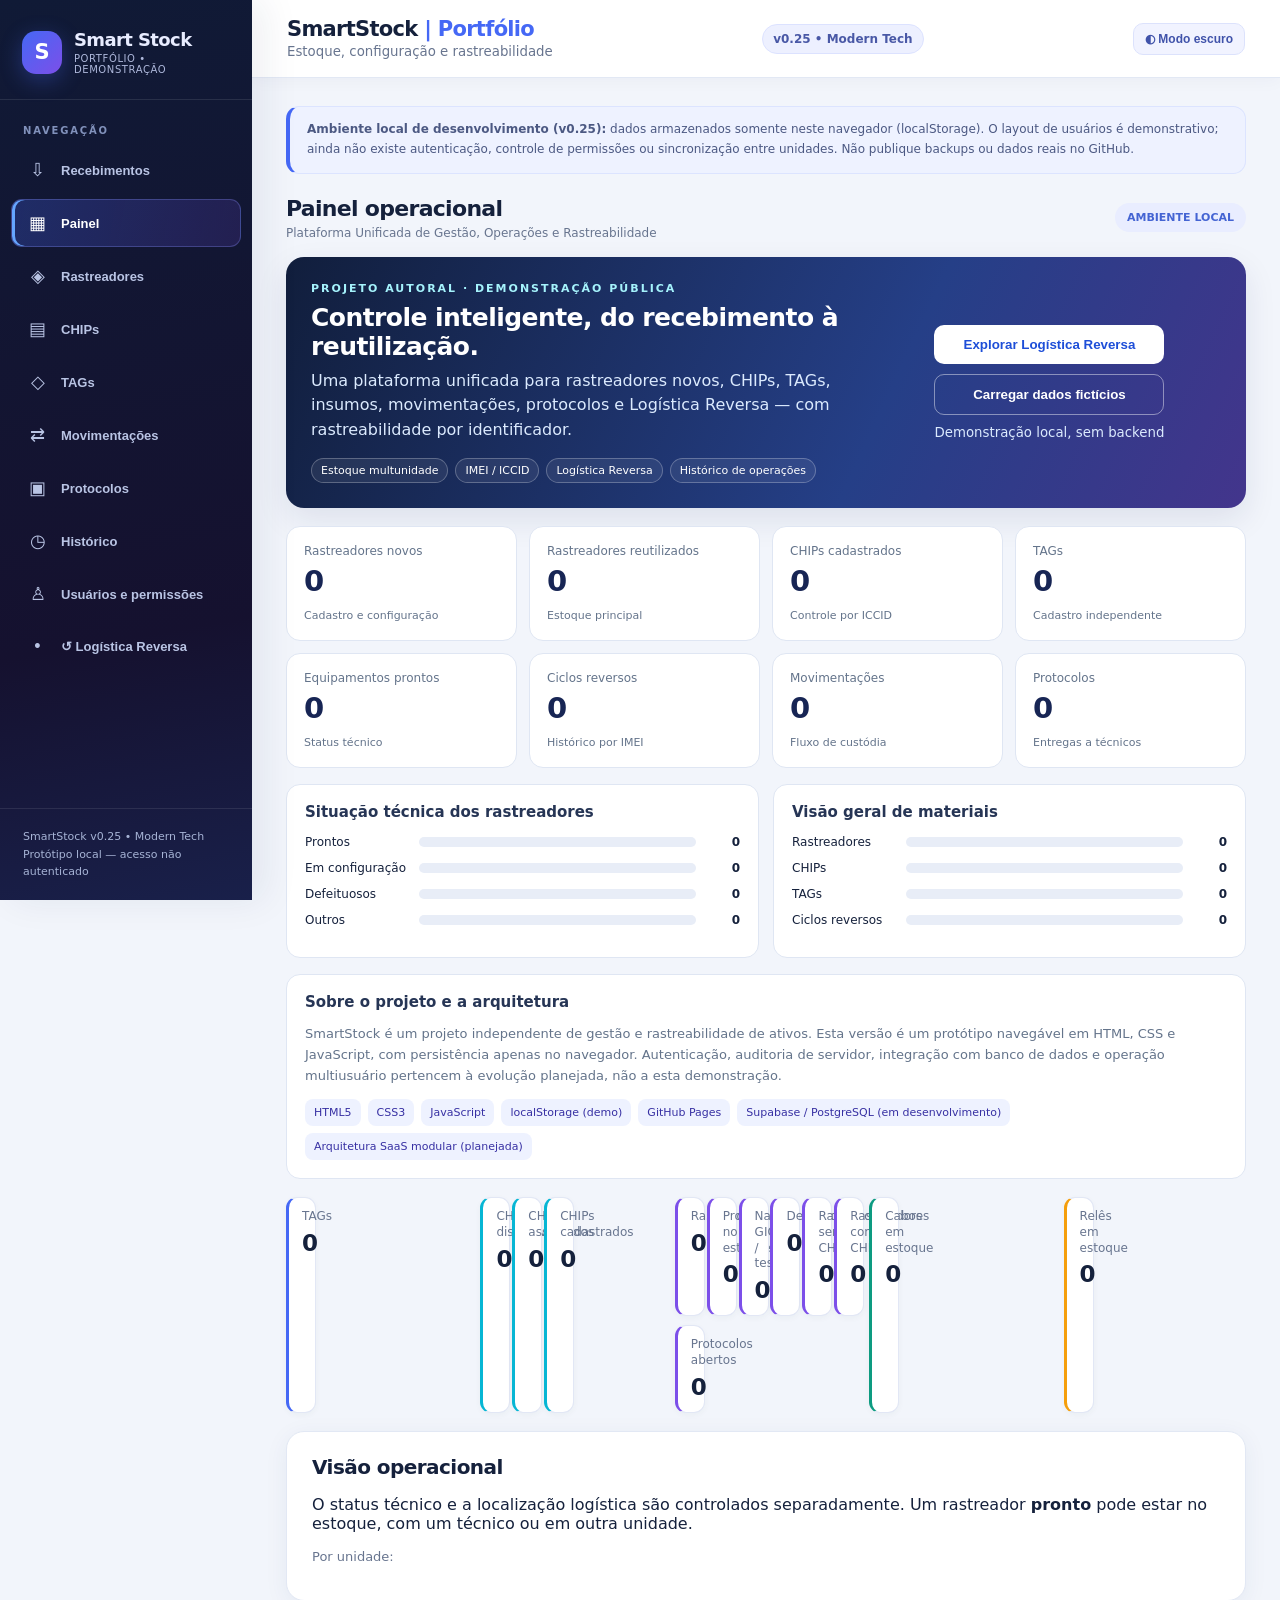
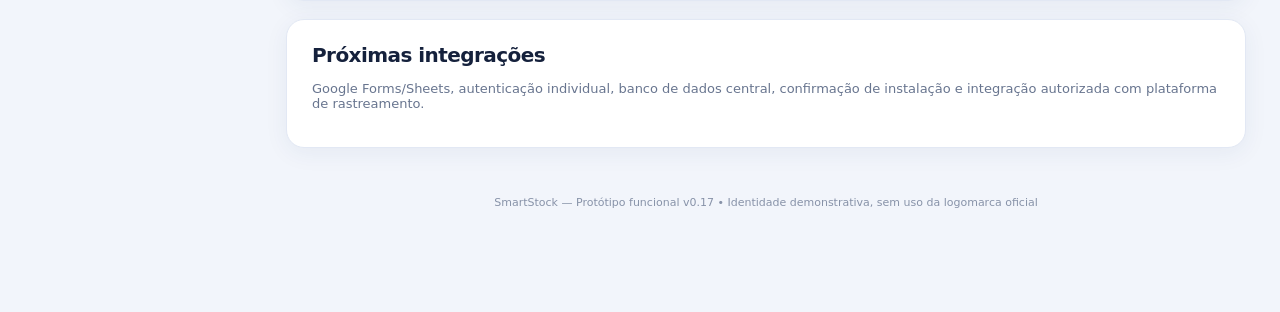
==== commit 5116fbd6: "Add files via upload" ====
--- a/index.html
+++ b/index.html
@@ -84,7 +84,7 @@
 .tech-mode{background:#f1f3ff!important;color:#4053aa!important;border:1px solid #dce2fc!important;padding:8px 11px;font-size:12px;font-weight:750;white-space:nowrap}
 @media(max-width:1000px){body.tech-layout{padding-left:210px}.tech-sidebar{width:210px}body.tech-layout>main{padding:24px 19px}body.tech-layout>header{padding:14px 20px}}
 @media(max-width:760px){body.tech-layout{padding-left:0}.tech-sidebar{transform:translateX(-105%);transition:transform .22s;width:255px}.tech-sidebar.open{transform:translateX(0)}.tech-mobile-toggle{display:block}body.tech-layout>header{padding:14px 14px 14px 64px;height:auto;min-height:75px}body.tech-layout>header>span{display:none}body.tech-layout>main{padding:18px 12px}body.tech-layout .panel{padding:17px 14px}.tech-page-title strong{font-size:18px}body.tech-layout #metrics .metric-row{grid-template-columns:repeat(2,minmax(0,1fr))!important}body.tech-layout .tablewrap{overflow-x:auto}}
-</style></head><body><header><div><h1>SmartStock <span style="color:#5fe0bc">| Portfólio</span></h1><small>Estoque, configuração e rastreabilidade</small></div><span style="font-size:12px;background:#245b50;padding:7px 10px;border-radius:20px">Demonstração local v0.24 • Gestão de acessos (prévia)</span></header><main><div class="notice"><b>Protótipo local v0.24:</b> os dados ficam somente neste navegador (localStorage). Não há login, sincronização com Google Sheets ou plataforma de rastreamento. Para dados reais, importe somente no computador autorizado; não publique o arquivo de recebimento no GitHub.</div><nav class="nav" id="nav"><button data-tab="recebimentos">Recebimentos</button><button data-tab="painel" class="active">Painel</button><button data-tab="equipamentos">Rastreadores</button><button data-tab="chips">CHIPs</button><button data-tab="tags">TAGs</button><button data-tab="movimentos">Movimentações</button><button data-tab="protocolos">Protocolos</button><button data-tab="historico">Histórico</button><button data-tab="usuarios">Usuários e permissões</button></nav>
+</style></head><body><header><div><h1>SmartStock <span style="color:#5fe0bc">| Portfólio</span></h1><small>Estoque, configuração e rastreabilidade</small></div><span style="font-size:12px;background:#245b50;padding:7px 10px;border-radius:20px">Demonstração local v0.25 • Gestão de acessos (prévia)</span></header><main><div class="notice"><b>Protótipo local v0.25:</b> os dados ficam somente neste navegador (localStorage). Não há login, sincronização com Google Sheets ou plataforma de rastreamento. Para dados reais, importe somente no computador autorizado; não publique o arquivo de recebimento no GitHub.</div><nav class="nav" id="nav"><button data-tab="recebimentos">Recebimentos</button><button data-tab="painel" class="active">Painel</button><button data-tab="equipamentos">Rastreadores</button><button data-tab="chips">CHIPs</button><button data-tab="tags">TAGs</button><button data-tab="movimentos">Movimentações</button><button data-tab="protocolos">Protocolos</button><button data-tab="historico">Histórico</button><button data-tab="usuarios">Usuários e permissões</button></nav>
 <section id="recebimentos" class="hide"><div class="panel"><h2>Importar recebimento de materiais</h2><p>Selecione o arquivo JSON de recebimento. O sistema verificará IMEIs e ICCIDs duplicados e mostrará o resumo antes de confirmar. Quando o arquivo contiver pares planejados IMEI–ICCID, eles serão registrados como <b>associação planejada</b>, sem confirmar vínculo na plataforma.</p><label>Arquivo de recebimento (.json)<input type="file" id="receiptFile" accept=".json,application/json"></label><div id="receiptPreview" class="notice" style="margin-top:14px">Nenhum arquivo selecionado.</div><button id="receiptConfirm" disabled>Confirmar entrada</button><p class="muted">Os registros ficam apenas neste navegador, sem sincronização. Faça backup pelo botão Exportar JSON. Não use GitHub público para armazenar o arquivo de recebimento.</p></div><div class="panel"><h2>Entrada independente de materiais</h2><p class="muted">Cadastre CHIPs, rastreadores e insumos separadamente. O vínculo IMEI–ICCID pode ser realizado depois na aba CHIPs.</p><form id="bulkEntryForm"><label>Tipo de entrada<select name="tipo" id="bulkKind"><option value="chips">CHIPs (ICCID)</option><option value="tags">TAGs (identificador)</option><option value="equipment">Rastreadores (IMEI)</option><option value="supplies">Insumos</option></select></label><label>Unidade<select name="unidade"><option>Unidade Central</option><option>Unidade Norte</option><option>Unidade Sul</option><option>Unidade Leste</option><option>Unidade Oeste</option><option>Unidade Regional</option></select></label><label>Responsável<input name="autor" required placeholder="Nome completo"></label><label id="bulkModelLabel">Modelo do rastreador<input name="modelo" value="J16"></label><label id="bulkMaterialLabel" class="hide">Material<input name="material" placeholder="Cabo, fita..."></label><label id="bulkQtyLabel" class="hide">Quantidade<input name="quantidade" type="number" min="1" step="1" value="1"></label><label class="wide" id="bulkIdsLabel">Identificadores (um por linha)<textarea name="identificadores" rows="5" placeholder="Um ICCID por linha"></textarea></label><button>Registrar entrada</button></form></div><div class="panel"><h2>Estoque geral de materiais</h2><div class="tablewrap"><table><thead><tr><th>Unidade</th><th>Material</th><th>Quantidade</th></tr></thead><tbody id="supplyRows"></tbody></table></div></div><div class="panel"><h2>Entradas registradas</h2><div id="receiptRows"></div></div></section><section id="painel"><div class="cards" id="metrics"></div><div class="panel"><h2>Visão operacional</h2><p>O status técnico e a localização logística são controlados separadamente. Um rastreador <b>pronto</b> pode estar no estoque, com um técnico ou em outra unidade.</p><div id="breakdown"></div></div><div class="panel"><h2>Próximas integrações</h2><p class="muted">Google Forms/Sheets, autenticação individual, banco de dados central, confirmação de instalação e integração autorizada com plataforma de rastreamento.</p></div></section>
 <section id="equipamentos" class="hide"><div class="panel"><h2>Cadastrar rastreador</h2><form id="equipmentForm"><label>IMEI (15 dígitos)<input name="imei" required inputmode="numeric" pattern="[0-9]{15}" maxlength="15" placeholder="15 dígitos"></label><label>Modelo<input name="modelo" required placeholder="J16"></label><label>Origem<select name="origem"><option>Novo</option><option>Reutilizado</option></select></label><label>Status técnico<select name="status"><option>INTERNO</option><option>INTERNO/BLOCK</option><option>INTERNO/SATE</option><option>PRONTO</option><option>DEFEITO</option><option>AGUARDANDO VERIFICAÇÃO</option></select></label><label>Localização<select name="local"><option>Unidade Central</option><option>Unidade Norte</option><option>Unidade Sul</option><option>Unidade Leste</option><option>Unidade Oeste</option><option>Unidade Regional</option><option>Com técnico</option><option>Indisponível</option></select></label><label>Colaborador<input name="autor" required placeholder="Nome do colaborador"></label><button>Cadastrar</button></form></div><div class="panel batch-panel"><details><summary><b>Cadastrar rastreadores em lote</b> <span class="muted">— clique para expandir</span></summary><p class="muted">Cole um IMEI de 15 dígitos por linha. Modelo, origem, status e local serão aplicados a todos. Nenhum registro será salvo se houver identificadores inválidos ou duplicados.</p><form id="equipmentBatchForm" class="batch-form"><label class="batch-identifiers">IMEIs (um por linha)<textarea name="imeis" required rows="6" placeholder="Cole os IMEIs aqui, um por linha"></textarea></label><label>Modelo<input name="modelo" required placeholder="J16"></label><label>Origem<select name="origem"><option>Novo</option><option>Reutilizado</option></select></label><label>Status técnico<select name="status"><option>INTERNO</option><option>INTERNO/BLOCK</option><option>INTERNO/SATE</option><option>PRONTO</option><option>DEFEITO</option><option>AGUARDANDO VERIFICAÇÃO</option></select></label><label>Localização<select name="local"><option>Unidade Central</option><option>Unidade Norte</option><option>Unidade Sul</option><option>Unidade Leste</option><option>Unidade Oeste</option><option>Unidade Regional</option><option>Com técnico</option><option>Indisponível</option></select></label><label>Colaborador<input name="autor" required placeholder="Nome do colaborador"></label><button type="submit">Validar e cadastrar lote</button></form></details></div><div class="panel"><div class="toolbar"><h2>Rastreadores</h2><input id="eqSearch" placeholder="Buscar IMEI ou modelo"></div><div class="tablewrap"><table><thead><tr><th>IMEI</th><th>Modelo / origem</th><th>Status técnico</th><th>Local</th><th>CHIP vinculado</th><th>Alterar status</th></tr></thead><tbody id="eqRows"></tbody></table></div></div></section>
 <section id="chips" class="hide"><div class="panel"><h2>Cadastrar CHIP</h2><form id="chipForm"><label>ICCID (19–22 dígitos)<input name="iccid" required pattern="[0-9]{19,22}" maxlength="22"></label><label>Número da linha<input name="linha" required placeholder="DDD + número"></label><label>Operadora<select name="operadora"><option>Vivo</option><option>Claro</option><option>Outra</option></select></label><label>Colaborador<input name="autor" required></label><button>Cadastrar</button></form></div><div class="panel batch-panel"><details><summary><b>Cadastrar CHIPs em lote</b> <span class="muted">— clique para expandir</span></summary><p class="muted">Cole um ICCID por linha. Opcionalmente, informe o número da linha após ponto e vírgula: <code>ICCID;DDD+número</code>. Quando não informado, o número ficará como “Não informado”. Nenhum CHIP será associado automaticamente a um rastreador.</p><form id="chipBatchForm" class="batch-form"><label class="batch-identifiers">ICCID; número da linha (opcional)<textarea name="itens" required rows="6" placeholder="Cole um ICCID por linha ou ICCID;DDD+número"></textarea></label><label>Operadora<select name="operadora"><option>Vivo</option><option>Claro</option><option>Outra</option></select></label><label>Colaborador<input name="autor" required placeholder="Nome do colaborador"></label><button type="submit">Validar e cadastrar lote</button></form></details></div><div class="panel"><h2>Associar / corrigir CHIP</h2><form id="linkForm"><label>ICCID<select id="linkIccid" name="iccid" required></select></label><label>IMEI de destino<select id="linkImei" name="imei" required></select></label><label>Colaborador<input name="autor" required></label><button>Registrar novo vínculo</button></form><p class="muted">A correção exige justificativa e é auditada. <b>Atenção: nesta versão não existe controle de permissões.</b> A associação no SmartStock não altera a plataforma externa.</p></div><div class="panel"><h2>CHIPs cadastrados</h2><div class="tablewrap"><table><thead><tr><th>ICCID</th><th>Linha</th><th>Operadora</th><th>Vínculo atual</th><th>Situação</th><th>Ação</th></tr></thead><tbody id="chipRows"></tbody></table></div></div></section>
@@ -339,7 +339,7 @@
   nav.parentNode.removeChild(nav);aside.appendChild(nav);
   const icons={recebimentos:'⇩',painel:'▦',equipamentos:'◈',chips:'▤',tags:'◇',movimentos:'⇄',protocolos:'▣',historico:'◷',usuarios:'♙'};
   nav.querySelectorAll('button[data-tab]').forEach(b=>{const ic=document.createElement('span');ic.className='tech-icon';ic.setAttribute('aria-hidden','true');ic.textContent=icons[b.dataset.tab]||'•';b.prepend(ic);b.addEventListener('click',()=>{aside.classList.remove('open');updateTitle(b.dataset.tab)})});
-  const foot=document.createElement('div');foot.className='tech-sidebar-footer';foot.textContent='SmartStock v0.24 • Modern Tech\nProtótipo local — acesso não autenticado';aside.appendChild(foot);
+  const foot=document.createElement('div');foot.className='tech-sidebar-footer';foot.textContent='SmartStock v0.25 • Modern Tech\nProtótipo local — acesso não autenticado';aside.appendChild(foot);
   document.body.prepend(aside);
   const toggle=document.createElement('button');toggle.type='button';toggle.className='tech-mobile-toggle';toggle.textContent='☰';toggle.setAttribute('aria-label','Abrir menu');toggle.onclick=()=>aside.classList.toggle('open');document.body.prepend(toggle);
   const main=document.querySelector('main');const title=document.createElement('div');title.className='tech-page-title';title.innerHTML='<div><strong id="tech-current-title">Painel operacional</strong><small>Plataforma Unificada de Gestão, Operações e Rastreabilidade</small></div><span class="tech-page-pill">AMBIENTE LOCAL</span>';const notice=main.querySelector('.notice');notice.after(title);
@@ -348,8 +348,8 @@
   function updateTitle(tab){const t=document.getElementById('tech-current-title');if(t)t.textContent=names[tab]||'SmartStock'}
   const current=nav.querySelector('button.active');if(current)updateTitle(current.dataset.tab);
   const footer=document.querySelector('body>footer');if(footer)footer.textContent='© 2026 Pedro Henrique Gonçalves. Todos os direitos reservados. Smart Stock — Plataforma Unificada de Gestão, Operações e Rastreabilidade.';
-  const noticeText=main.querySelector('.notice');if(noticeText)noticeText.innerHTML='<b>Ambiente local de desenvolvimento (v0.24):</b> dados armazenados somente neste navegador (localStorage). O layout de usuários é demonstrativo; ainda não existe autenticação, controle de permissões ou sincronização entre unidades. Não publique backups ou dados reais no GitHub.';
-  const badge=header.querySelector(':scope > span');if(badge)badge.textContent='v0.24 • Modern Tech';
+  const noticeText=main.querySelector('.notice');if(noticeText)noticeText.innerHTML='<b>Ambiente local de desenvolvimento (v0.25):</b> dados armazenados somente neste navegador (localStorage). O layout de usuários é demonstrativo; ainda não existe autenticação, controle de permissões ou sincronização entre unidades. Não publique backups ou dados reais no GitHub.';
+  const badge=header.querySelector(':scope > span');if(badge)badge.textContent='v0.25 • Modern Tech';
  };
  if(document.readyState==='loading')document.addEventListener('DOMContentLoaded',init);else init();
 })();
@@ -410,4 +410,58 @@
 el('reverseSearch').addEventListener('input',draw);draw();
 })();
 </script>
+<style>
+/* SmartStock v0.25 - apresentação do portfólio sem modificar módulos legados */
+#portfolioHero{background:linear-gradient(115deg,#111e3c,#253f87 62%,#43358c);color:white;padding:25px;border-radius:18px;margin:0 0 18px;display:grid;grid-template-columns:minmax(0,1.6fr) minmax(190px,1fr);gap:18px;box-shadow:0 12px 32px #17255418}
+#portfolioHero h2{color:white;font-size:25px;margin:8px 0}#portfolioHero p{color:#dbeafe;margin:8px 0 15px;line-height:1.55}#portfolioHero .eyebrow{font-size:11px;letter-spacing:2px;text-transform:uppercase;color:#a5f3fc;font-weight:800}#portfolioHero .hero-tags{display:flex;gap:7px;flex-wrap:wrap}#portfolioHero .hero-tags span{border:1px solid #ffffff40;border-radius:30px;padding:5px 9px;font-size:11px;background:#ffffff12}#portfolioHero .hero-actions{display:flex;align-items:center;justify-content:center;flex-direction:column;gap:10px}#portfolioHero button{background:#fff;color:#1d4ed8;border:0;border-radius:10px;padding:12px 16px;cursor:pointer;font-weight:800;width:100%;max-width:230px}#portfolioHero button.alt{background:transparent;color:white;border:1px solid #ffffff70}
+#portfolioMetrics{display:grid;grid-template-columns:repeat(4,minmax(0,1fr));gap:12px;margin-bottom:16px}#portfolioMetrics .pmetric{padding:17px;background:var(--card,#fff);border:1px solid #dfe6f3;border-radius:14px;min-width:0}#portfolioMetrics .pmetric span{display:block;color:#64748b;font-size:12px}#portfolioMetrics .pmetric strong{font-size:29px;display:block;margin:6px 0;color:#172554}#portfolioMetrics .pmetric small{font-size:11px;color:#64748b}
+#portfolioCharts{display:grid;grid-template-columns:1fr 1fr;gap:14px;margin-bottom:16px}#portfolioCharts .pchart{padding:18px;background:var(--card,#fff);border:1px solid #dfe6f3;border-radius:14px;min-width:0}#portfolioCharts h3{margin:0 0 14px;font-size:15px}#portfolioCharts .barrow{display:grid;grid-template-columns:105px 1fr 35px;gap:9px;align-items:center;margin:12px 0;font-size:12px}#portfolioCharts .track{height:10px;border-radius:99px;background:#e8edf7;overflow:hidden}#portfolioCharts .fill{height:100%;border-radius:99px;background:linear-gradient(90deg,#2563eb,#7c3aed)}#portfolioCharts .barrow b{text-align:right}
+#portfolioTech{background:var(--card,#fff);border:1px solid #dfe6f3;border-radius:14px;padding:18px;margin-bottom:18px}#portfolioTech h3{margin:0 0 10px;font-size:15px}#portfolioTech p{font-size:13px;color:#64748b;line-height:1.6}#portfolioTech .tech-tags{display:flex;gap:7px;flex-wrap:wrap}#portfolioTech .tech-tags span{font-size:11px;border-radius:8px;background:#eef2ff;color:#3730a3;padding:7px 9px}
+#painel #metrics{display:grid!important;grid-template-columns:repeat(auto-fit,minmax(175px,1fr))!important;gap:12px!important}#painel #metrics .card{min-width:0!important;width:auto!important;margin:0!important;min-height:85px!important}#painel #metrics .card strong{font-size:23px!important}
+body.tech-dark #portfolioMetrics .pmetric strong{color:#e2e8f0}
+@media(max-width:900px){#portfolioMetrics{grid-template-columns:repeat(2,minmax(0,1fr))}#portfolioCharts{grid-template-columns:1fr}}@media(max-width:600px){#portfolioHero{grid-template-columns:1fr}#portfolioHero .hero-actions{flex-direction:row}#portfolioHero button{font-size:11px}#portfolioCharts .barrow{grid-template-columns:88px 1fr 28px}}
+</style>
+<script>
+(()=>{
+ 'use strict';
+ const q=id=>document.getElementById(id);
+ const fmt=n=>Number(n||0).toLocaleString('pt-BR');
+ const panel=q('painel');if(!panel)return;
+ const hero=document.createElement('div');hero.id='portfolioHero';hero.innerHTML=`<div><div class="eyebrow">Projeto autoral · Demonstração pública</div><h2>Controle inteligente, do recebimento à reutilização.</h2><p>Uma plataforma unificada para rastreadores novos, CHIPs, TAGs, insumos, movimentações, protocolos e Logística Reversa — com rastreabilidade por identificador.</p><div class="hero-tags"><span>Estoque multunidade</span><span>IMEI / ICCID</span><span>Logística Reversa</span><span>Histórico de operações</span></div></div><div class="hero-actions"><button type="button" id="portfolioExplore">Explorar Logística Reversa</button><button type="button" class="alt" id="portfolioDemo">Carregar dados fictícios</button><small style="color:#dbeafe;text-align:center">Demonstração local, sem backend</small></div>`;
+ const metrics=document.createElement('div');metrics.id='portfolioMetrics';
+ const charts=document.createElement('div');charts.id='portfolioCharts';
+ const tech=document.createElement('div');tech.id='portfolioTech';tech.innerHTML='<h3>Sobre o projeto e a arquitetura</h3><p>SmartStock é um projeto independente de gestão e rastreabilidade de ativos. Esta versão é um protótipo navegável em HTML, CSS e JavaScript, com persistência apenas no navegador. Autenticação, auditoria de servidor, integração com banco de dados e operação multiusuário pertencem à evolução planejada, não a esta demonstração.</p><div class="tech-tags"><span>HTML5</span><span>CSS3</span><span>JavaScript</span><span>localStorage (demo)</span><span>GitHub Pages</span><span>Supabase / PostgreSQL (em desenvolvimento)</span><span>Arquitetura SaaS modular (planejada)</span></div>';
+ const old=panel.querySelector('#metrics');if(old){old.before(hero,metrics,charts,tech)}else panel.prepend(hero,metrics,charts,tech);
+ const demoEquip=[
+ ['990000000000101','J16','PRONTO','Unidade Central','Novo'],['990000000000102','J16','INTERNO','Unidade Norte','Novo'],['990000000000103','J16','INTERNO/SATE','Unidade Sul','Novo'],['990000000000104','J16','PRONTO','Unidade Central','Novo'],['990000000000105','J16','DEFEITO','Indisponível','Novo'],['990000000000106','J16','PRONTO','Unidade Regional','Novo'],['990000000000107','J16','INTERNO/BLOCK','Unidade Oeste','Novo'],['990000000000108','J16','PRONTO','Unidade Leste','Novo']
+ ];
+ const demoChip=['8999000000000000101','8999000000000000102','8999000000000000103','8999000000000000104','8999000000000000105'];
+ const demoTags=['000000000000201','000000000000202','000000000000203'];
+ function addDemo(){
+  if(typeof db==='undefined'||typeof save!=='function'){alert('Aguarde a inicialização do painel.');return}
+  let added=0;
+  demoEquip.forEach(([imei,modelo,status,local,origem])=>{if(!db.equipment.some(e=>e.imei===imei)){db.equipment.push({imei,modelo,status,local,origem,autor:'Equipe demonstrativa',chip:null,portfolioDemo:true});added++}});
+  demoChip.forEach((iccid,i)=>{if(!db.chips.some(c=>c.iccid===iccid)){db.chips.push({iccid,linha:'Não informado',operadora:i%2?'Claro':'Vivo',autor:'Equipe demonstrativa',imei:null,portfolioDemo:true});added++}});
+  demoTags.forEach((id,i)=>{if(!db.tags.some(t=>t.id===id)){db.tags.push({id,modelo:'TAG',local:'Unidade Central',status:i===1?'INTERNO':'PRONTO',ativacao:'NÃO CONFIRMADA',portfolioDemo:true});added++}});
+  if(!db.supplies.some(s=>s.portfolioDemo)){db.supplies.push({material:'Cabo',quantidade:42,unidade:'Unidade Central',portfolioDemo:true},{material:'Relé',quantidade:12,unidade:'Unidade Norte',portfolioDemo:true});added+=2}
+  if(added){if(typeof log==='function')log('DEMONSTRAÇÃO','PORTFOLIO','Sistema','Inseridos '+added+' registros fictícios identificados como demonstração');save()}
+  localStorage.setItem('smartstock_portfolio_demo_v025','loaded');update();alert(added?'Dados fictícios adicionados: '+added+' registros.':'Os dados fictícios já estão carregados.');
+ }
+ function update(){if(typeof db==='undefined')return;const eq=db.equipment||[],chips=db.chips||[],tags=db.tags||[],rev=(()=>{try{return JSON.parse(localStorage.getItem('smartstock_portfolio_reverse_v024'))||[]}catch{return []}})();
+  const fresh=eq.filter(e=>e.origem!=='Reutilizado').length;const reused=eq.filter(e=>e.origem==='Reutilizado').length;const available=eq.filter(e=>e.status==='PRONTO').length;
+  const values=[['Rastreadores novos',fresh,'Cadastro e configuração'],['Rastreadores reutilizados',reused,'Estoque principal'],['CHIPs cadastrados',chips.length,'Controle por ICCID'],['TAGs',tags.length,'Cadastro independente'],['Equipamentos prontos',available,'Status técnico'],['Ciclos reversos',rev.length,'Histórico por IMEI'],['Movimentações',(db.moves||[]).length,'Fluxo de custódia'],['Protocolos',(db.protocols||[]).length,'Entregas a técnicos']];
+  metrics.innerHTML=values.map(([label,num,desc])=>'<div class="pmetric"><span>'+label+'</span><strong>'+fmt(num)+'</strong><small>'+desc+'</small></div>').join('');
+  const states=[['Prontos',eq.filter(e=>e.status==='PRONTO').length],['Em configuração',eq.filter(e=>String(e.status).startsWith('INTERNO')).length],['Defeituosos',eq.filter(e=>e.status==='DEFEITO').length],['Outros',eq.filter(e=>!['PRONTO','DEFEITO'].includes(e.status)&&!String(e.status).startsWith('INTERNO')).length]];
+  const types=[['Rastreadores',eq.length],['CHIPs',chips.length],['TAGs',tags.length],['Ciclos reversos',rev.length]];
+  function bars(title,rows){const max=Math.max(1,...rows.map(r=>r[1]));return '<div class="pchart"><h3>'+title+'</h3>'+rows.map(([name,n])=>'<div class="barrow"><span>'+name+'</span><div class="track"><div class="fill" style="width:'+(100*n/max)+'%"></div></div><b>'+fmt(n)+'</b></div>').join('')+'</div>'}
+  charts.innerHTML=bars('Situação técnica dos rastreadores',states)+bars('Visão geral de materiais',types);
+ }
+ q('portfolioExplore').onclick=()=>{const b=document.querySelector('#nav button[data-tab="reversa"]');if(b){b.click();b.scrollIntoView({block:'nearest'})}};
+ q('portfolioDemo').onclick=()=>{if(confirm('Adicionar registros fictícios identificados como demonstração? Os dados existentes serão preservados.'))addDemo()};
+ // Sem alterar o render ou o armazenamento dos módulos existentes.
+ const observer=new MutationObserver(()=>update());if(old)observer.observe(old,{childList:true});
+ document.querySelector('#nav')?.addEventListener('click',()=>setTimeout(update,0));
+ update();
+})();
+</script>
 </body></html>
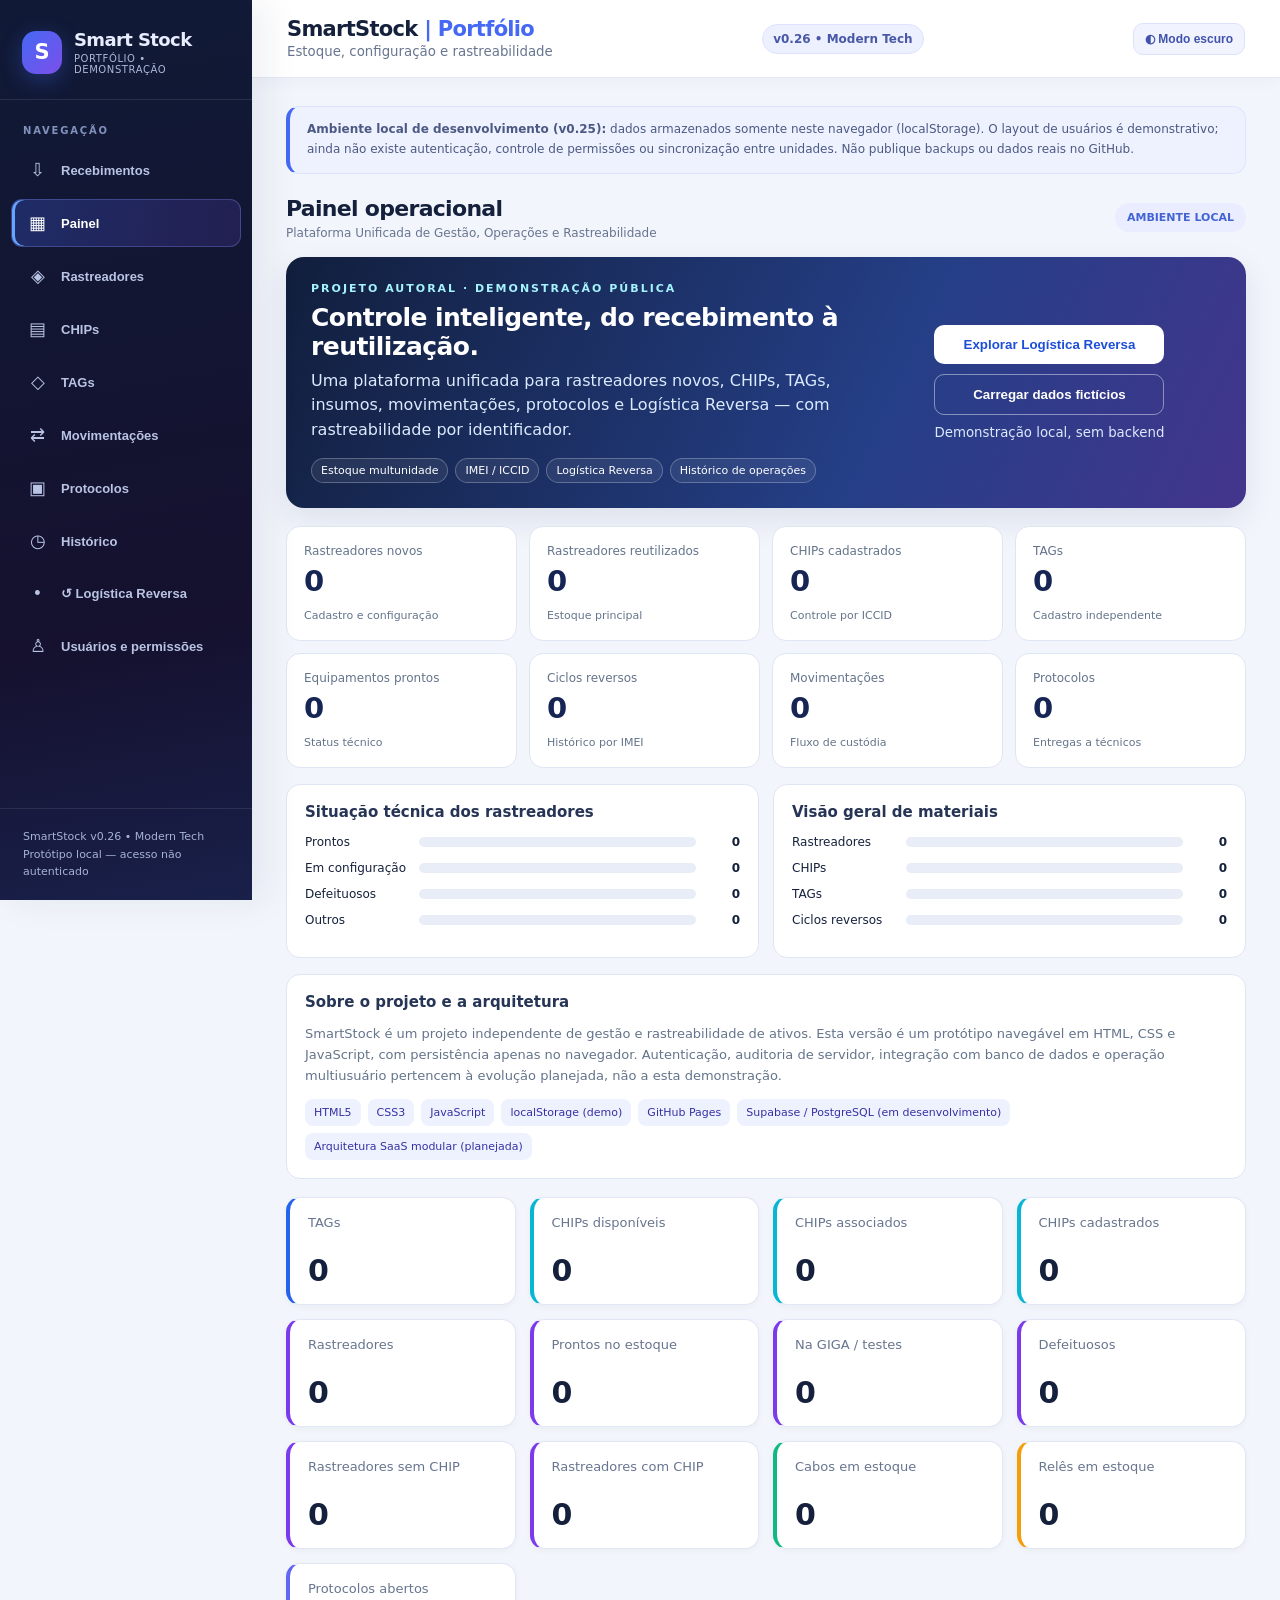
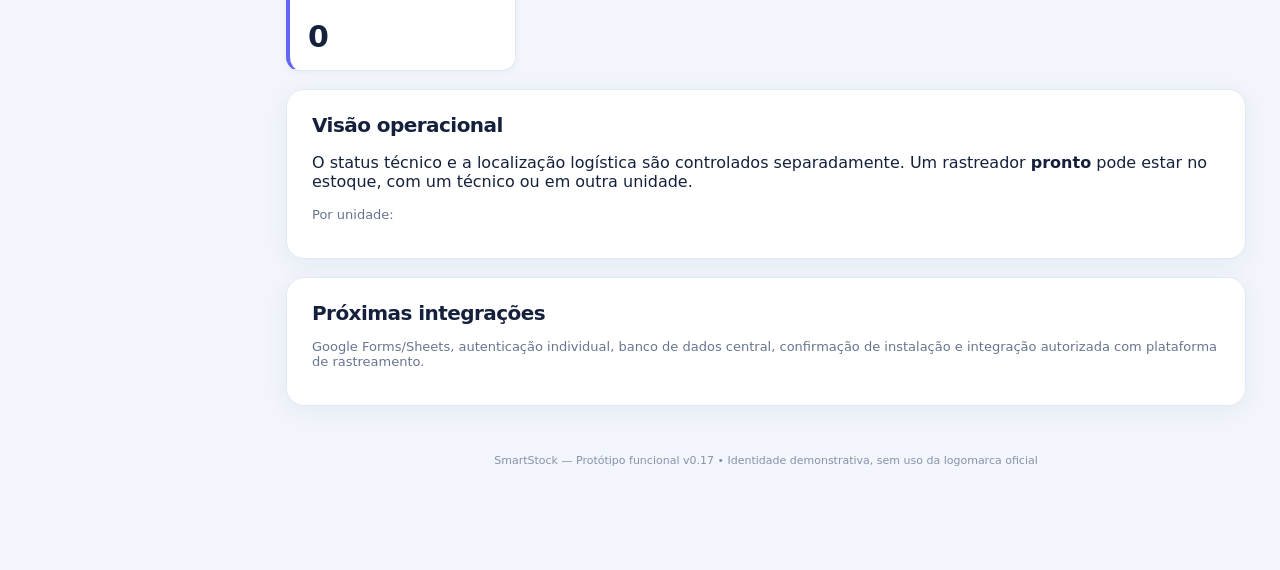
==== commit 17c86064: "SmartStock v0.26 - Correção do menu e painel" ====
--- a/index.html
+++ b/index.html
@@ -84,7 +84,7 @@
 .tech-mode{background:#f1f3ff!important;color:#4053aa!important;border:1px solid #dce2fc!important;padding:8px 11px;font-size:12px;font-weight:750;white-space:nowrap}
 @media(max-width:1000px){body.tech-layout{padding-left:210px}.tech-sidebar{width:210px}body.tech-layout>main{padding:24px 19px}body.tech-layout>header{padding:14px 20px}}
 @media(max-width:760px){body.tech-layout{padding-left:0}.tech-sidebar{transform:translateX(-105%);transition:transform .22s;width:255px}.tech-sidebar.open{transform:translateX(0)}.tech-mobile-toggle{display:block}body.tech-layout>header{padding:14px 14px 14px 64px;height:auto;min-height:75px}body.tech-layout>header>span{display:none}body.tech-layout>main{padding:18px 12px}body.tech-layout .panel{padding:17px 14px}.tech-page-title strong{font-size:18px}body.tech-layout #metrics .metric-row{grid-template-columns:repeat(2,minmax(0,1fr))!important}body.tech-layout .tablewrap{overflow-x:auto}}
-</style></head><body><header><div><h1>SmartStock <span style="color:#5fe0bc">| Portfólio</span></h1><small>Estoque, configuração e rastreabilidade</small></div><span style="font-size:12px;background:#245b50;padding:7px 10px;border-radius:20px">Demonstração local v0.25 • Gestão de acessos (prévia)</span></header><main><div class="notice"><b>Protótipo local v0.25:</b> os dados ficam somente neste navegador (localStorage). Não há login, sincronização com Google Sheets ou plataforma de rastreamento. Para dados reais, importe somente no computador autorizado; não publique o arquivo de recebimento no GitHub.</div><nav class="nav" id="nav"><button data-tab="recebimentos">Recebimentos</button><button data-tab="painel" class="active">Painel</button><button data-tab="equipamentos">Rastreadores</button><button data-tab="chips">CHIPs</button><button data-tab="tags">TAGs</button><button data-tab="movimentos">Movimentações</button><button data-tab="protocolos">Protocolos</button><button data-tab="historico">Histórico</button><button data-tab="usuarios">Usuários e permissões</button></nav>
+</style></head><body><header><div><h1>SmartStock <span style="color:#5fe0bc">| Portfólio</span></h1><small>Estoque, configuração e rastreabilidade</small></div><span style="font-size:12px;background:#245b50;padding:7px 10px;border-radius:20px">Demonstração local v0.26 • Gestão de acessos (prévia)</span></header><main><div class="notice"><b>Protótipo local v0.25:</b> os dados ficam somente neste navegador (localStorage). Não há login, sincronização com Google Sheets ou plataforma de rastreamento. Para dados reais, importe somente no computador autorizado; não publique o arquivo de recebimento no GitHub.</div><nav class="nav" id="nav"><button data-tab="recebimentos">Recebimentos</button><button data-tab="painel" class="active">Painel</button><button data-tab="equipamentos">Rastreadores</button><button data-tab="chips">CHIPs</button><button data-tab="tags">TAGs</button><button data-tab="movimentos">Movimentações</button><button data-tab="protocolos">Protocolos</button><button data-tab="historico">Histórico</button><button data-tab="usuarios">Usuários e permissões</button></nav>
 <section id="recebimentos" class="hide"><div class="panel"><h2>Importar recebimento de materiais</h2><p>Selecione o arquivo JSON de recebimento. O sistema verificará IMEIs e ICCIDs duplicados e mostrará o resumo antes de confirmar. Quando o arquivo contiver pares planejados IMEI–ICCID, eles serão registrados como <b>associação planejada</b>, sem confirmar vínculo na plataforma.</p><label>Arquivo de recebimento (.json)<input type="file" id="receiptFile" accept=".json,application/json"></label><div id="receiptPreview" class="notice" style="margin-top:14px">Nenhum arquivo selecionado.</div><button id="receiptConfirm" disabled>Confirmar entrada</button><p class="muted">Os registros ficam apenas neste navegador, sem sincronização. Faça backup pelo botão Exportar JSON. Não use GitHub público para armazenar o arquivo de recebimento.</p></div><div class="panel"><h2>Entrada independente de materiais</h2><p class="muted">Cadastre CHIPs, rastreadores e insumos separadamente. O vínculo IMEI–ICCID pode ser realizado depois na aba CHIPs.</p><form id="bulkEntryForm"><label>Tipo de entrada<select name="tipo" id="bulkKind"><option value="chips">CHIPs (ICCID)</option><option value="tags">TAGs (identificador)</option><option value="equipment">Rastreadores (IMEI)</option><option value="supplies">Insumos</option></select></label><label>Unidade<select name="unidade"><option>Unidade Central</option><option>Unidade Norte</option><option>Unidade Sul</option><option>Unidade Leste</option><option>Unidade Oeste</option><option>Unidade Regional</option></select></label><label>Responsável<input name="autor" required placeholder="Nome completo"></label><label id="bulkModelLabel">Modelo do rastreador<input name="modelo" value="J16"></label><label id="bulkMaterialLabel" class="hide">Material<input name="material" placeholder="Cabo, fita..."></label><label id="bulkQtyLabel" class="hide">Quantidade<input name="quantidade" type="number" min="1" step="1" value="1"></label><label class="wide" id="bulkIdsLabel">Identificadores (um por linha)<textarea name="identificadores" rows="5" placeholder="Um ICCID por linha"></textarea></label><button>Registrar entrada</button></form></div><div class="panel"><h2>Estoque geral de materiais</h2><div class="tablewrap"><table><thead><tr><th>Unidade</th><th>Material</th><th>Quantidade</th></tr></thead><tbody id="supplyRows"></tbody></table></div></div><div class="panel"><h2>Entradas registradas</h2><div id="receiptRows"></div></div></section><section id="painel"><div class="cards" id="metrics"></div><div class="panel"><h2>Visão operacional</h2><p>O status técnico e a localização logística são controlados separadamente. Um rastreador <b>pronto</b> pode estar no estoque, com um técnico ou em outra unidade.</p><div id="breakdown"></div></div><div class="panel"><h2>Próximas integrações</h2><p class="muted">Google Forms/Sheets, autenticação individual, banco de dados central, confirmação de instalação e integração autorizada com plataforma de rastreamento.</p></div></section>
 <section id="equipamentos" class="hide"><div class="panel"><h2>Cadastrar rastreador</h2><form id="equipmentForm"><label>IMEI (15 dígitos)<input name="imei" required inputmode="numeric" pattern="[0-9]{15}" maxlength="15" placeholder="15 dígitos"></label><label>Modelo<input name="modelo" required placeholder="J16"></label><label>Origem<select name="origem"><option>Novo</option><option>Reutilizado</option></select></label><label>Status técnico<select name="status"><option>INTERNO</option><option>INTERNO/BLOCK</option><option>INTERNO/SATE</option><option>PRONTO</option><option>DEFEITO</option><option>AGUARDANDO VERIFICAÇÃO</option></select></label><label>Localização<select name="local"><option>Unidade Central</option><option>Unidade Norte</option><option>Unidade Sul</option><option>Unidade Leste</option><option>Unidade Oeste</option><option>Unidade Regional</option><option>Com técnico</option><option>Indisponível</option></select></label><label>Colaborador<input name="autor" required placeholder="Nome do colaborador"></label><button>Cadastrar</button></form></div><div class="panel batch-panel"><details><summary><b>Cadastrar rastreadores em lote</b> <span class="muted">— clique para expandir</span></summary><p class="muted">Cole um IMEI de 15 dígitos por linha. Modelo, origem, status e local serão aplicados a todos. Nenhum registro será salvo se houver identificadores inválidos ou duplicados.</p><form id="equipmentBatchForm" class="batch-form"><label class="batch-identifiers">IMEIs (um por linha)<textarea name="imeis" required rows="6" placeholder="Cole os IMEIs aqui, um por linha"></textarea></label><label>Modelo<input name="modelo" required placeholder="J16"></label><label>Origem<select name="origem"><option>Novo</option><option>Reutilizado</option></select></label><label>Status técnico<select name="status"><option>INTERNO</option><option>INTERNO/BLOCK</option><option>INTERNO/SATE</option><option>PRONTO</option><option>DEFEITO</option><option>AGUARDANDO VERIFICAÇÃO</option></select></label><label>Localização<select name="local"><option>Unidade Central</option><option>Unidade Norte</option><option>Unidade Sul</option><option>Unidade Leste</option><option>Unidade Oeste</option><option>Unidade Regional</option><option>Com técnico</option><option>Indisponível</option></select></label><label>Colaborador<input name="autor" required placeholder="Nome do colaborador"></label><button type="submit">Validar e cadastrar lote</button></form></details></div><div class="panel"><div class="toolbar"><h2>Rastreadores</h2><input id="eqSearch" placeholder="Buscar IMEI ou modelo"></div><div class="tablewrap"><table><thead><tr><th>IMEI</th><th>Modelo / origem</th><th>Status técnico</th><th>Local</th><th>CHIP vinculado</th><th>Alterar status</th></tr></thead><tbody id="eqRows"></tbody></table></div></div></section>
 <section id="chips" class="hide"><div class="panel"><h2>Cadastrar CHIP</h2><form id="chipForm"><label>ICCID (19–22 dígitos)<input name="iccid" required pattern="[0-9]{19,22}" maxlength="22"></label><label>Número da linha<input name="linha" required placeholder="DDD + número"></label><label>Operadora<select name="operadora"><option>Vivo</option><option>Claro</option><option>Outra</option></select></label><label>Colaborador<input name="autor" required></label><button>Cadastrar</button></form></div><div class="panel batch-panel"><details><summary><b>Cadastrar CHIPs em lote</b> <span class="muted">— clique para expandir</span></summary><p class="muted">Cole um ICCID por linha. Opcionalmente, informe o número da linha após ponto e vírgula: <code>ICCID;DDD+número</code>. Quando não informado, o número ficará como “Não informado”. Nenhum CHIP será associado automaticamente a um rastreador.</p><form id="chipBatchForm" class="batch-form"><label class="batch-identifiers">ICCID; número da linha (opcional)<textarea name="itens" required rows="6" placeholder="Cole um ICCID por linha ou ICCID;DDD+número"></textarea></label><label>Operadora<select name="operadora"><option>Vivo</option><option>Claro</option><option>Outra</option></select></label><label>Colaborador<input name="autor" required placeholder="Nome do colaborador"></label><button type="submit">Validar e cadastrar lote</button></form></details></div><div class="panel"><h2>Associar / corrigir CHIP</h2><form id="linkForm"><label>ICCID<select id="linkIccid" name="iccid" required></select></label><label>IMEI de destino<select id="linkImei" name="imei" required></select></label><label>Colaborador<input name="autor" required></label><button>Registrar novo vínculo</button></form><p class="muted">A correção exige justificativa e é auditada. <b>Atenção: nesta versão não existe controle de permissões.</b> A associação no SmartStock não altera a plataforma externa.</p></div><div class="panel"><h2>CHIPs cadastrados</h2><div class="tablewrap"><table><thead><tr><th>ICCID</th><th>Linha</th><th>Operadora</th><th>Vínculo atual</th><th>Situação</th><th>Ação</th></tr></thead><tbody id="chipRows"></tbody></table></div></div></section>
@@ -339,7 +339,7 @@
   nav.parentNode.removeChild(nav);aside.appendChild(nav);
   const icons={recebimentos:'⇩',painel:'▦',equipamentos:'◈',chips:'▤',tags:'◇',movimentos:'⇄',protocolos:'▣',historico:'◷',usuarios:'♙'};
   nav.querySelectorAll('button[data-tab]').forEach(b=>{const ic=document.createElement('span');ic.className='tech-icon';ic.setAttribute('aria-hidden','true');ic.textContent=icons[b.dataset.tab]||'•';b.prepend(ic);b.addEventListener('click',()=>{aside.classList.remove('open');updateTitle(b.dataset.tab)})});
-  const foot=document.createElement('div');foot.className='tech-sidebar-footer';foot.textContent='SmartStock v0.25 • Modern Tech\nProtótipo local — acesso não autenticado';aside.appendChild(foot);
+  const foot=document.createElement('div');foot.className='tech-sidebar-footer';foot.textContent='SmartStock v0.26 • Modern Tech\nProtótipo local — acesso não autenticado';aside.appendChild(foot);
   document.body.prepend(aside);
   const toggle=document.createElement('button');toggle.type='button';toggle.className='tech-mobile-toggle';toggle.textContent='☰';toggle.setAttribute('aria-label','Abrir menu');toggle.onclick=()=>aside.classList.toggle('open');document.body.prepend(toggle);
   const main=document.querySelector('main');const title=document.createElement('div');title.className='tech-page-title';title.innerHTML='<div><strong id="tech-current-title">Painel operacional</strong><small>Plataforma Unificada de Gestão, Operações e Rastreabilidade</small></div><span class="tech-page-pill">AMBIENTE LOCAL</span>';const notice=main.querySelector('.notice');notice.after(title);
@@ -349,7 +349,7 @@
   const current=nav.querySelector('button.active');if(current)updateTitle(current.dataset.tab);
   const footer=document.querySelector('body>footer');if(footer)footer.textContent='© 2026 Pedro Henrique Gonçalves. Todos os direitos reservados. Smart Stock — Plataforma Unificada de Gestão, Operações e Rastreabilidade.';
   const noticeText=main.querySelector('.notice');if(noticeText)noticeText.innerHTML='<b>Ambiente local de desenvolvimento (v0.25):</b> dados armazenados somente neste navegador (localStorage). O layout de usuários é demonstrativo; ainda não existe autenticação, controle de permissões ou sincronização entre unidades. Não publique backups ou dados reais no GitHub.';
-  const badge=header.querySelector(':scope > span');if(badge)badge.textContent='v0.25 • Modern Tech';
+  const badge=header.querySelector(':scope > span');if(badge)badge.textContent='v0.26 • Modern Tech';
  };
  if(document.readyState==='loading')document.addEventListener('DOMContentLoaded',init);else init();
 })();
@@ -370,7 +370,7 @@
 const unitOptions=units.map(u=>'<option>'+safe(u)+'</option>').join('');
 const statuses=['AGUARDANDO VERIFICAÇÃO','INTERNO','INTERNO/BLOCK','INTERNO/SATE','PRONTO','DEFEITO'];
 const statusOptions=statuses.map(s=>'<option>'+s+'</option>').join('');
-const nav=el('nav');const button=document.createElement('button');button.type='button';button.dataset.tab='reversa';button.textContent='↺  Logística Reversa';nav.appendChild(button);
+const nav=el('nav');const button=document.createElement('button');button.type='button';button.dataset.tab='reversa';button.textContent='↺  Logística Reversa';nav.insertBefore(button,nav.querySelector('[data-tab="usuarios"]'));
 const section=document.createElement('section');section.id='reversa';section.className='hide';
 section.innerHTML=`<div class="reverse-intro"><h2>↺ Logística Reversa</h2><p>Controle dos rastreadores recuperados, separado do estoque de equipamentos novos. Cada retirada gera um novo ciclo para o mesmo IMEI, preservando a trajetória anterior.</p><p class="reverse-note">Demonstração local, sem integração com banco ou plataforma externa. Use somente dados fictícios nesta publicação.</p></div>
 <div class="reverse-grid" id="reverseMetrics"></div>
@@ -464,4 +464,63 @@
  update();
 })();
 </script>
+
+<style id="smartstock-v026-layout">
+/* v0.26: grade única sem linhas internas que comprimiam os indicadores */
+body.tech-layout #painel #metrics, #painel #metrics{
+ display:grid!important;grid-template-columns:repeat(auto-fit,minmax(min(100%,195px),1fr))!important;
+ gap:14px!important;align-items:stretch!important;width:100%!important;
+}
+#painel #metrics>.card{width:100%!important;min-width:0!important;min-height:108px!important;
+ display:flex!important;flex-direction:column!important;justify-content:space-between!important;
+ padding:16px 18px!important;overflow-wrap:normal!important;word-break:normal!important;
+ border-radius:14px!important;border-left:4px solid var(--metric-accent,#2563eb)!important;
+}
+#painel #metrics>.card .muted{font-size:13px!important;line-height:1.45!important;white-space:normal!important;overflow-wrap:break-word!important;color:var(--tech-muted,#64748b)}
+#painel #metrics>.card strong{font-size:30px!important;line-height:1.15!important;margin-top:12px!important;font-variant-numeric:tabular-nums}
+#painel #metrics>.card[data-group="chips"]{--metric-accent:#06b6d4}
+#painel #metrics>.card[data-group="rastreadores"]{--metric-accent:#7c3aed}
+#painel #metrics>.card[data-group="insumos"]{--metric-accent:#10b981}
+#painel #metrics>.card[data-group="reles"]{--metric-accent:#f59e0b}
+#painel #metrics>.card[data-group="protocolos"]{--metric-accent:#6366f1}
+@media(max-width:540px){#painel #metrics{grid-template-columns:repeat(2,minmax(0,1fr))!important;gap:10px!important}#painel #metrics>.card{min-height:100px!important;padding:12px!important}#painel #metrics>.card strong{font-size:26px!important}}
+@media(max-width:340px){#painel #metrics{grid-template-columns:1fr!important}}
+</style>
+<script id="smartstock-v026-fix">
+/* Preserva a função de renderização existente e apresenta os indicadores em uma grade plana. */
+arrangeMetricsV18=function(){
+ const container=document.getElementById('metrics');if(!container)return;
+ const current=Array.from(container.querySelectorAll('.card'));
+ const byName=new Map(current.map(c=>[c.querySelector('.muted')?.textContent?.trim(),c]));
+ const trackers=Array.isArray(db.equipment)?db.equipment:[];
+ const chips=Array.isArray(db.chips)?db.chips:[];
+ const supplies=Array.isArray(db.supplies)?db.supplies:[];
+ const quantities=[
+  ['CHIPs associados',chips.filter(c=>Boolean(c.imei)).length],
+  ['CHIPs cadastrados',chips.length],
+  ['Rastreadores sem CHIP',trackers.filter(e=>!chips.some(c=>c.imei===e.imei)).length],
+  ['Rastreadores com CHIP',trackers.filter(e=>chips.some(c=>c.imei===e.imei)).length],
+  ['Relês em estoque',supplies.filter(x=>/\brel[eê]s?\b/i.test(String(x.material||'').trim())).reduce((n,x)=>n+Number(x.quantidade||0),0)]
+ ];
+ for(const [name,value] of quantities){
+  let card=byName.get(name);
+  if(!card){card=document.createElement('div');card.className='card';card.innerHTML='<span class="muted"></span><strong></strong>';card.querySelector('.muted').textContent=name;byName.set(name,card)}
+  card.querySelector('strong').textContent=String(value);
+ }
+ const groups=[
+  ['TAGs'],
+  ['CHIPs disponíveis','CHIPs associados','CHIPs cadastrados'],
+  ['Rastreadores','Prontos no estoque','Na GIGA / testes','Defeituosos','Rastreadores sem CHIP','Rastreadores com CHIP'],
+  ['Cabos em estoque'],['Relês em estoque'],['Protocolos abertos']
+ ];
+ const fragment=document.createDocumentFragment();
+ for(let i=0;i<groups.length;i++)for(const name of groups[i]){
+  const card=byName.get(name);if(!card)continue;
+  card.dataset.group=['tags','chips','rastreadores','insumos','reles','protocolos'][i];
+  fragment.appendChild(card);
+ }
+ container.replaceChildren(fragment);
+};
+arrangeMetricsV18();
+</script>
 </body></html>
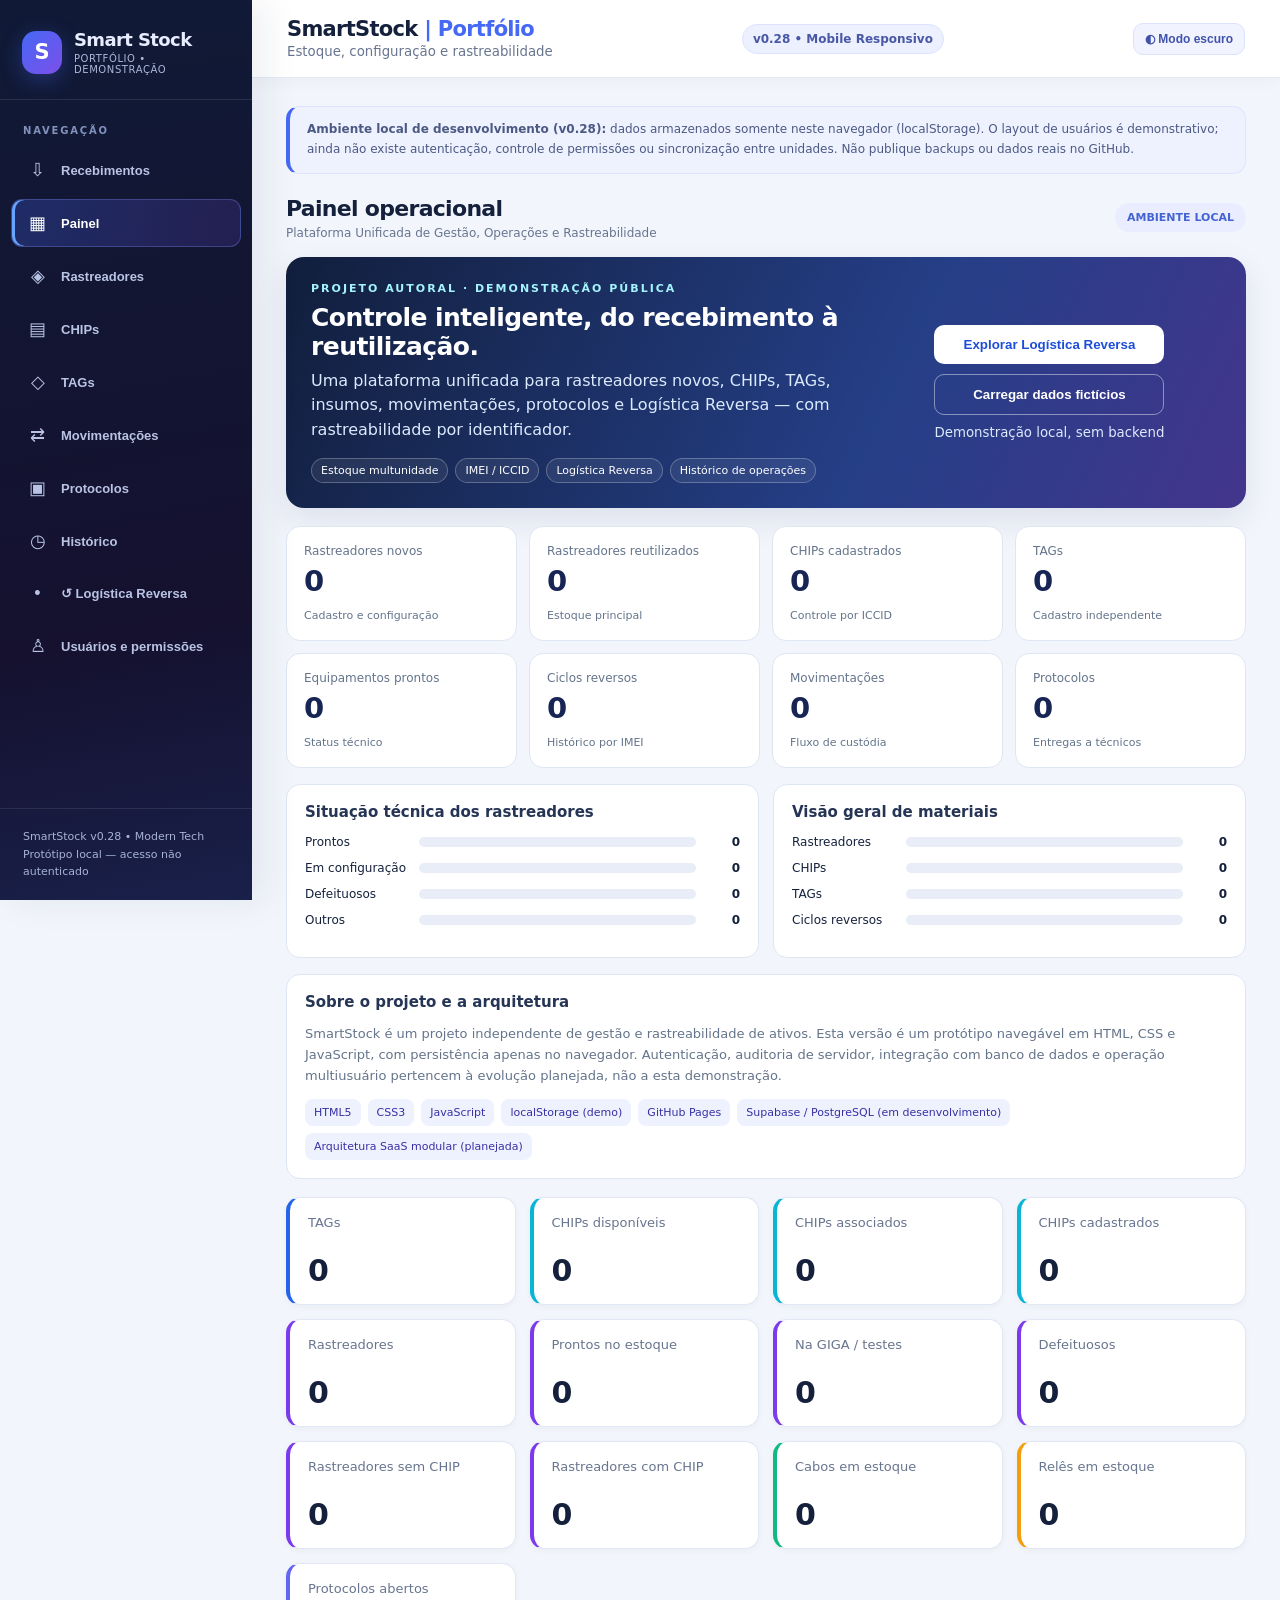
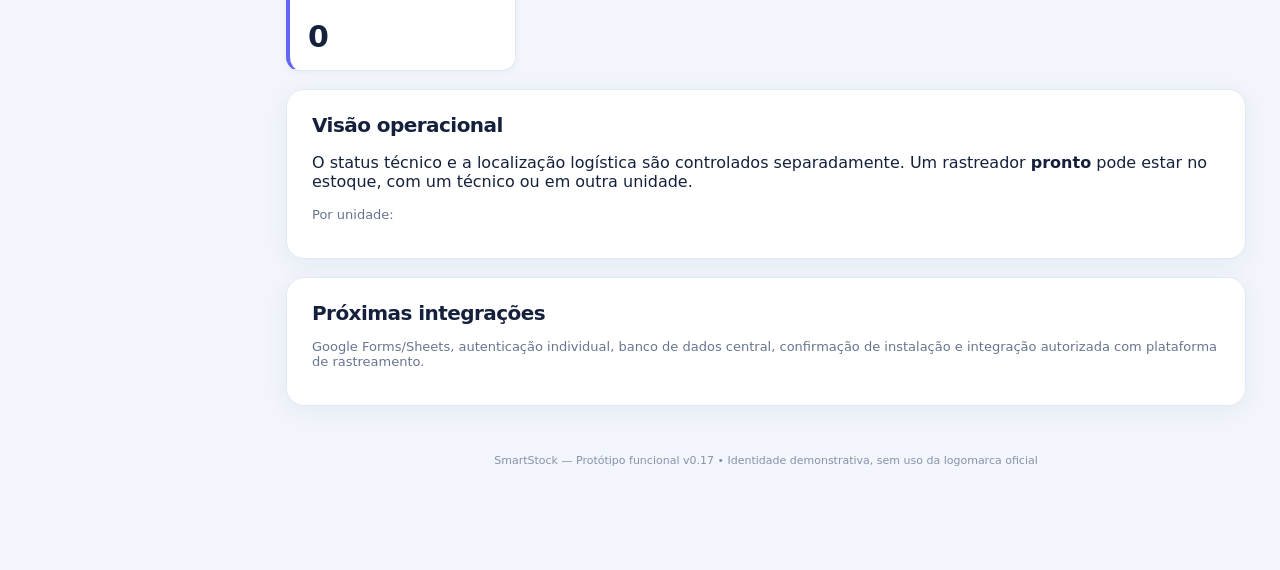
==== commit f2c12d45: "Add files via upload" ====
--- a/index.html
+++ b/index.html
@@ -84,7 +84,7 @@
 .tech-mode{background:#f1f3ff!important;color:#4053aa!important;border:1px solid #dce2fc!important;padding:8px 11px;font-size:12px;font-weight:750;white-space:nowrap}
 @media(max-width:1000px){body.tech-layout{padding-left:210px}.tech-sidebar{width:210px}body.tech-layout>main{padding:24px 19px}body.tech-layout>header{padding:14px 20px}}
 @media(max-width:760px){body.tech-layout{padding-left:0}.tech-sidebar{transform:translateX(-105%);transition:transform .22s;width:255px}.tech-sidebar.open{transform:translateX(0)}.tech-mobile-toggle{display:block}body.tech-layout>header{padding:14px 14px 14px 64px;height:auto;min-height:75px}body.tech-layout>header>span{display:none}body.tech-layout>main{padding:18px 12px}body.tech-layout .panel{padding:17px 14px}.tech-page-title strong{font-size:18px}body.tech-layout #metrics .metric-row{grid-template-columns:repeat(2,minmax(0,1fr))!important}body.tech-layout .tablewrap{overflow-x:auto}}
-</style></head><body><header><div><h1>SmartStock <span style="color:#5fe0bc">| Portfólio</span></h1><small>Estoque, configuração e rastreabilidade</small></div><span style="font-size:12px;background:#245b50;padding:7px 10px;border-radius:20px">Demonstração local v0.26 • Gestão de acessos (prévia)</span></header><main><div class="notice"><b>Protótipo local v0.25:</b> os dados ficam somente neste navegador (localStorage). Não há login, sincronização com Google Sheets ou plataforma de rastreamento. Para dados reais, importe somente no computador autorizado; não publique o arquivo de recebimento no GitHub.</div><nav class="nav" id="nav"><button data-tab="recebimentos">Recebimentos</button><button data-tab="painel" class="active">Painel</button><button data-tab="equipamentos">Rastreadores</button><button data-tab="chips">CHIPs</button><button data-tab="tags">TAGs</button><button data-tab="movimentos">Movimentações</button><button data-tab="protocolos">Protocolos</button><button data-tab="historico">Histórico</button><button data-tab="usuarios">Usuários e permissões</button></nav>
+</style><meta name="theme-color" content="#10182e"><meta name="apple-mobile-web-app-capable" content="yes"><meta name="apple-mobile-web-app-status-bar-style" content="default"><meta name="apple-mobile-web-app-title" content="SmartStock"><meta name="mobile-web-app-capable" content="yes"><meta name="application-name" content="SmartStock"><meta name="description" content="SmartStock: gestão de estoque e rastreabilidade de ativos — demonstração pública."><link rel="manifest" href="./manifest.webmanifest"><link rel="apple-touch-icon" href="./icons/icon-180.png"><link rel="icon" type="image/png" sizes="192x192" href="./icons/icon-192.png"></head><body><header><div><h1>SmartStock <span style="color:#5fe0bc">| Portfólio</span></h1><small>Estoque, configuração e rastreabilidade</small></div><span style="font-size:12px;background:#245b50;padding:7px 10px;border-radius:20px">Demonstração local v0.28 • Gestão de acessos (prévia)</span></header><main><div class="notice"><b>Protótipo local v0.25:</b> os dados ficam somente neste navegador (localStorage). Não há login, sincronização com Google Sheets ou plataforma de rastreamento. Para dados reais, importe somente no computador autorizado; não publique o arquivo de recebimento no GitHub.</div><nav class="nav" id="nav"><button data-tab="recebimentos">Recebimentos</button><button data-tab="painel" class="active">Painel</button><button data-tab="equipamentos">Rastreadores</button><button data-tab="chips">CHIPs</button><button data-tab="tags">TAGs</button><button data-tab="movimentos">Movimentações</button><button data-tab="protocolos">Protocolos</button><button data-tab="historico">Histórico</button><button data-tab="usuarios">Usuários e permissões</button></nav>
 <section id="recebimentos" class="hide"><div class="panel"><h2>Importar recebimento de materiais</h2><p>Selecione o arquivo JSON de recebimento. O sistema verificará IMEIs e ICCIDs duplicados e mostrará o resumo antes de confirmar. Quando o arquivo contiver pares planejados IMEI–ICCID, eles serão registrados como <b>associação planejada</b>, sem confirmar vínculo na plataforma.</p><label>Arquivo de recebimento (.json)<input type="file" id="receiptFile" accept=".json,application/json"></label><div id="receiptPreview" class="notice" style="margin-top:14px">Nenhum arquivo selecionado.</div><button id="receiptConfirm" disabled>Confirmar entrada</button><p class="muted">Os registros ficam apenas neste navegador, sem sincronização. Faça backup pelo botão Exportar JSON. Não use GitHub público para armazenar o arquivo de recebimento.</p></div><div class="panel"><h2>Entrada independente de materiais</h2><p class="muted">Cadastre CHIPs, rastreadores e insumos separadamente. O vínculo IMEI–ICCID pode ser realizado depois na aba CHIPs.</p><form id="bulkEntryForm"><label>Tipo de entrada<select name="tipo" id="bulkKind"><option value="chips">CHIPs (ICCID)</option><option value="tags">TAGs (identificador)</option><option value="equipment">Rastreadores (IMEI)</option><option value="supplies">Insumos</option></select></label><label>Unidade<select name="unidade"><option>Unidade Central</option><option>Unidade Norte</option><option>Unidade Sul</option><option>Unidade Leste</option><option>Unidade Oeste</option><option>Unidade Regional</option></select></label><label>Responsável<input name="autor" required placeholder="Nome completo"></label><label id="bulkModelLabel">Modelo do rastreador<input name="modelo" value="J16"></label><label id="bulkMaterialLabel" class="hide">Material<input name="material" placeholder="Cabo, fita..."></label><label id="bulkQtyLabel" class="hide">Quantidade<input name="quantidade" type="number" min="1" step="1" value="1"></label><label class="wide" id="bulkIdsLabel">Identificadores (um por linha)<textarea name="identificadores" rows="5" placeholder="Um ICCID por linha"></textarea></label><button>Registrar entrada</button></form></div><div class="panel"><h2>Estoque geral de materiais</h2><div class="tablewrap"><table><thead><tr><th>Unidade</th><th>Material</th><th>Quantidade</th></tr></thead><tbody id="supplyRows"></tbody></table></div></div><div class="panel"><h2>Entradas registradas</h2><div id="receiptRows"></div></div></section><section id="painel"><div class="cards" id="metrics"></div><div class="panel"><h2>Visão operacional</h2><p>O status técnico e a localização logística são controlados separadamente. Um rastreador <b>pronto</b> pode estar no estoque, com um técnico ou em outra unidade.</p><div id="breakdown"></div></div><div class="panel"><h2>Próximas integrações</h2><p class="muted">Google Forms/Sheets, autenticação individual, banco de dados central, confirmação de instalação e integração autorizada com plataforma de rastreamento.</p></div></section>
 <section id="equipamentos" class="hide"><div class="panel"><h2>Cadastrar rastreador</h2><form id="equipmentForm"><label>IMEI (15 dígitos)<input name="imei" required inputmode="numeric" pattern="[0-9]{15}" maxlength="15" placeholder="15 dígitos"></label><label>Modelo<input name="modelo" required placeholder="J16"></label><label>Origem<select name="origem"><option>Novo</option><option>Reutilizado</option></select></label><label>Status técnico<select name="status"><option>INTERNO</option><option>INTERNO/BLOCK</option><option>INTERNO/SATE</option><option>PRONTO</option><option>DEFEITO</option><option>AGUARDANDO VERIFICAÇÃO</option></select></label><label>Localização<select name="local"><option>Unidade Central</option><option>Unidade Norte</option><option>Unidade Sul</option><option>Unidade Leste</option><option>Unidade Oeste</option><option>Unidade Regional</option><option>Com técnico</option><option>Indisponível</option></select></label><label>Colaborador<input name="autor" required placeholder="Nome do colaborador"></label><button>Cadastrar</button></form></div><div class="panel batch-panel"><details><summary><b>Cadastrar rastreadores em lote</b> <span class="muted">— clique para expandir</span></summary><p class="muted">Cole um IMEI de 15 dígitos por linha. Modelo, origem, status e local serão aplicados a todos. Nenhum registro será salvo se houver identificadores inválidos ou duplicados.</p><form id="equipmentBatchForm" class="batch-form"><label class="batch-identifiers">IMEIs (um por linha)<textarea name="imeis" required rows="6" placeholder="Cole os IMEIs aqui, um por linha"></textarea></label><label>Modelo<input name="modelo" required placeholder="J16"></label><label>Origem<select name="origem"><option>Novo</option><option>Reutilizado</option></select></label><label>Status técnico<select name="status"><option>INTERNO</option><option>INTERNO/BLOCK</option><option>INTERNO/SATE</option><option>PRONTO</option><option>DEFEITO</option><option>AGUARDANDO VERIFICAÇÃO</option></select></label><label>Localização<select name="local"><option>Unidade Central</option><option>Unidade Norte</option><option>Unidade Sul</option><option>Unidade Leste</option><option>Unidade Oeste</option><option>Unidade Regional</option><option>Com técnico</option><option>Indisponível</option></select></label><label>Colaborador<input name="autor" required placeholder="Nome do colaborador"></label><button type="submit">Validar e cadastrar lote</button></form></details></div><div class="panel"><div class="toolbar"><h2>Rastreadores</h2><input id="eqSearch" placeholder="Buscar IMEI ou modelo"></div><div class="tablewrap"><table><thead><tr><th>IMEI</th><th>Modelo / origem</th><th>Status técnico</th><th>Local</th><th>CHIP vinculado</th><th>Alterar status</th></tr></thead><tbody id="eqRows"></tbody></table></div></div></section>
 <section id="chips" class="hide"><div class="panel"><h2>Cadastrar CHIP</h2><form id="chipForm"><label>ICCID (19–22 dígitos)<input name="iccid" required pattern="[0-9]{19,22}" maxlength="22"></label><label>Número da linha<input name="linha" required placeholder="DDD + número"></label><label>Operadora<select name="operadora"><option>Vivo</option><option>Claro</option><option>Outra</option></select></label><label>Colaborador<input name="autor" required></label><button>Cadastrar</button></form></div><div class="panel batch-panel"><details><summary><b>Cadastrar CHIPs em lote</b> <span class="muted">— clique para expandir</span></summary><p class="muted">Cole um ICCID por linha. Opcionalmente, informe o número da linha após ponto e vírgula: <code>ICCID;DDD+número</code>. Quando não informado, o número ficará como “Não informado”. Nenhum CHIP será associado automaticamente a um rastreador.</p><form id="chipBatchForm" class="batch-form"><label class="batch-identifiers">ICCID; número da linha (opcional)<textarea name="itens" required rows="6" placeholder="Cole um ICCID por linha ou ICCID;DDD+número"></textarea></label><label>Operadora<select name="operadora"><option>Vivo</option><option>Claro</option><option>Outra</option></select></label><label>Colaborador<input name="autor" required placeholder="Nome do colaborador"></label><button type="submit">Validar e cadastrar lote</button></form></details></div><div class="panel"><h2>Associar / corrigir CHIP</h2><form id="linkForm"><label>ICCID<select id="linkIccid" name="iccid" required></select></label><label>IMEI de destino<select id="linkImei" name="imei" required></select></label><label>Colaborador<input name="autor" required></label><button>Registrar novo vínculo</button></form><p class="muted">A correção exige justificativa e é auditada. <b>Atenção: nesta versão não existe controle de permissões.</b> A associação no SmartStock não altera a plataforma externa.</p></div><div class="panel"><h2>CHIPs cadastrados</h2><div class="tablewrap"><table><thead><tr><th>ICCID</th><th>Linha</th><th>Operadora</th><th>Vínculo atual</th><th>Situação</th><th>Ação</th></tr></thead><tbody id="chipRows"></tbody></table></div></div></section>
@@ -339,7 +339,7 @@
   nav.parentNode.removeChild(nav);aside.appendChild(nav);
   const icons={recebimentos:'⇩',painel:'▦',equipamentos:'◈',chips:'▤',tags:'◇',movimentos:'⇄',protocolos:'▣',historico:'◷',usuarios:'♙'};
   nav.querySelectorAll('button[data-tab]').forEach(b=>{const ic=document.createElement('span');ic.className='tech-icon';ic.setAttribute('aria-hidden','true');ic.textContent=icons[b.dataset.tab]||'•';b.prepend(ic);b.addEventListener('click',()=>{aside.classList.remove('open');updateTitle(b.dataset.tab)})});
-  const foot=document.createElement('div');foot.className='tech-sidebar-footer';foot.textContent='SmartStock v0.26 • Modern Tech\nProtótipo local — acesso não autenticado';aside.appendChild(foot);
+  const foot=document.createElement('div');foot.className='tech-sidebar-footer';foot.textContent='SmartStock v0.28 • Modern Tech\nProtótipo local — acesso não autenticado';aside.appendChild(foot);
   document.body.prepend(aside);
   const toggle=document.createElement('button');toggle.type='button';toggle.className='tech-mobile-toggle';toggle.textContent='☰';toggle.setAttribute('aria-label','Abrir menu');toggle.onclick=()=>aside.classList.toggle('open');document.body.prepend(toggle);
   const main=document.querySelector('main');const title=document.createElement('div');title.className='tech-page-title';title.innerHTML='<div><strong id="tech-current-title">Painel operacional</strong><small>Plataforma Unificada de Gestão, Operações e Rastreabilidade</small></div><span class="tech-page-pill">AMBIENTE LOCAL</span>';const notice=main.querySelector('.notice');notice.after(title);
@@ -348,8 +348,8 @@
   function updateTitle(tab){const t=document.getElementById('tech-current-title');if(t)t.textContent=names[tab]||'SmartStock'}
   const current=nav.querySelector('button.active');if(current)updateTitle(current.dataset.tab);
   const footer=document.querySelector('body>footer');if(footer)footer.textContent='© 2026 Pedro Henrique Gonçalves. Todos os direitos reservados. Smart Stock — Plataforma Unificada de Gestão, Operações e Rastreabilidade.';
-  const noticeText=main.querySelector('.notice');if(noticeText)noticeText.innerHTML='<b>Ambiente local de desenvolvimento (v0.25):</b> dados armazenados somente neste navegador (localStorage). O layout de usuários é demonstrativo; ainda não existe autenticação, controle de permissões ou sincronização entre unidades. Não publique backups ou dados reais no GitHub.';
-  const badge=header.querySelector(':scope > span');if(badge)badge.textContent='v0.26 • Modern Tech';
+  const noticeText=main.querySelector('.notice');if(noticeText)noticeText.innerHTML='<b>Ambiente local de desenvolvimento (v0.28):</b> dados armazenados somente neste navegador (localStorage). O layout de usuários é demonstrativo; ainda não existe autenticação, controle de permissões ou sincronização entre unidades. Não publique backups ou dados reais no GitHub.';
+  const badge=header.querySelector(':scope > span');if(badge)badge.textContent='v0.28 • Modern Tech';
  };
  if(document.readyState==='loading')document.addEventListener('DOMContentLoaded',init);else init();
 })();
@@ -466,7 +466,7 @@
 </script>
 
 <style id="smartstock-v026-layout">
-/* v0.26: grade única sem linhas internas que comprimiam os indicadores */
+/* v0.28: grade única sem linhas internas que comprimiam os indicadores */
 body.tech-layout #painel #metrics, #painel #metrics{
  display:grid!important;grid-template-columns:repeat(auto-fit,minmax(min(100%,195px),1fr))!important;
  gap:14px!important;align-items:stretch!important;width:100%!important;
@@ -523,4 +523,88 @@
 };
 arrangeMetricsV18();
 </script>
+
+<style id="smartstock-mobile-v027">
+/* Camada responsiva: não altera dados nem funções do estoque. */
+.mobile-backdrop,.mobile-bottom-nav{display:none}
+@media(max-width:760px){
+ html{overflow-x:hidden}body.tech-layout{width:100%;overflow-x:hidden;padding-bottom:calc(78px + env(safe-area-inset-bottom))}
+ body.tech-layout>header{padding:13px 12px 13px 58px!important;min-height:69px;gap:8px;flex-wrap:nowrap}
+ body.tech-layout>header h1{font-size:17px!important;line-height:1.25}
+ body.tech-layout>header small{font-size:10px}
+ body.tech-layout>header>span{display:none!important}
+ body.tech-layout>header .tech-mode{font-size:0!important;min-width:40px;min-height:40px;padding:8px!important;flex-shrink:0}
+ body.tech-layout>header .tech-mode::first-letter{font-size:19px}
+ body.tech-layout>main{width:100%;max-width:100%;padding:14px 12px 8px!important;margin:0 auto;min-width:0}
+ body.tech-layout .tech-page-title{gap:8px;flex-wrap:wrap;min-width:0}
+ body.tech-layout .tech-page-title small{font-size:11px;line-height:1.45}
+ body.tech-layout .tech-page-pill{font-size:10px;white-space:normal}
+ body.tech-layout .notice{font-size:12px;line-height:1.5;padding:11px 12px}
+ body.tech-layout .panel{min-width:0;max-width:100%;padding:15px 12px!important;overflow-wrap:anywhere}
+ body.tech-layout form{grid-template-columns:minmax(0,1fr)!important;gap:11px}
+ body.tech-layout form label,body.tech-layout form input,body.tech-layout form select,body.tech-layout form textarea{width:100%;min-width:0;max-width:100%}
+ body.tech-layout input,body.tech-layout select,body.tech-layout textarea{font-size:16px;min-height:44px}
+ body.tech-layout textarea{min-height:80px}
+ body.tech-layout button{touch-action:manipulation}
+ body.tech-layout .toolbar{align-items:stretch;gap:10px}
+ body.tech-layout .toolbar input{width:100%!important}
+ body.tech-layout .toolbar button{min-height:42px}
+ body.tech-layout .tablewrap{width:100%;max-width:100%;overflow-x:auto;-webkit-overflow-scrolling:touch;overscroll-behavior-x:contain}
+ body.tech-layout .tablewrap table{min-width:580px}
+ body.tech-layout .rowactions{flex-wrap:wrap}
+ body.tech-layout #portfolioHero{min-width:0}
+ body.tech-layout #portfolioCharts{min-width:0}
+ body.tech-layout #portfolioCharts>*{min-width:0}
+ body.tech-layout .access-stats{grid-template-columns:repeat(2,minmax(0,1fr))!important}
+ body.tech-layout .access-stat{padding:12px!important;min-width:0}
+ body.tech-layout .access-stat strong{font-size:22px}
+ body.tech-layout .batch-form label{min-width:0;flex-basis:100%}
+ body.tech-layout .batch-form button{min-width:0;width:100%}
+ body.tech-layout .tech-sidebar{z-index:105;width:min(85vw,310px);max-width:310px;overflow-y:auto;overscroll-behavior:contain}
+ body.tech-layout .tech-mobile-toggle{position:fixed;z-index:100;top:12px;left:10px;width:40px;height:42px;padding:8px!important;display:grid;place-items:center}
+ .mobile-backdrop{display:block;position:fixed;inset:0;background:#08142bb3;z-index:103;opacity:0;visibility:hidden;transition:opacity .2s,visibility .2s}
+ body.mobile-menu-open .mobile-backdrop{opacity:1;visibility:visible}
+ body.mobile-menu-open{overflow:hidden}
+ .mobile-bottom-nav{display:grid;position:fixed;z-index:90;bottom:0;left:0;right:0;grid-template-columns:repeat(5,minmax(0,1fr));background:#fff;border-top:1px solid #dfe7f5;box-shadow:0 -5px 24px #0f172a15;padding:7px 4px calc(7px + env(safe-area-inset-bottom));gap:2px}
+ .mobile-bottom-nav button,.mobile-bottom-nav button:not(:disabled){background:transparent!important;color:#65728d!important;border:0!important;box-shadow:none!important;min-width:0;min-height:48px;border-radius:10px!important;padding:5px 1px!important;display:flex;align-items:center;justify-content:center;flex-direction:column;gap:2px;font-size:10px!important;line-height:1.15}
+ .mobile-bottom-nav button .mob-icon{font-size:20px;line-height:1.1}
+ .mobile-bottom-nav button.active,.mobile-bottom-nav button.active:not(:disabled){background:#eaf0ff!important;color:#345bdc!important}
+ body.tech-dark .mobile-bottom-nav{background:#17233c;border-color:#35415b}
+ body.tech-dark .mobile-bottom-nav button{color:#b4c0d9!important}
+ body.tech-dark .mobile-bottom-nav button.active{background:#263d70!important;color:#c4d6ff!important}
+ body.tech-layout footer{padding:0 12px 8px;font-size:11px}
+}
+@media(max-width:390px){body.tech-layout #painel #metrics>.card{padding:11px!important}body.tech-layout #painel #metrics>.card .muted{font-size:11px!important}body.tech-layout #painel #metrics>.card strong{font-size:24px!important}.mobile-bottom-nav button{font-size:9px!important}}
+@media(min-width:761px){.mobile-backdrop,.mobile-bottom-nav{display:none!important}}
+</style>
+<script id="smartstock-mobile-v027-script">
+(function(){
+ function init(){
+  const aside=document.querySelector('.tech-sidebar'),nav=document.getElementById('nav');
+  if(!aside||!nav||document.querySelector('.mobile-bottom-nav'))return;
+  const backdrop=document.createElement('div');backdrop.className='mobile-backdrop';backdrop.setAttribute('aria-hidden','true');document.body.appendChild(backdrop);
+  const bottom=document.createElement('nav');bottom.className='mobile-bottom-nav';bottom.setAttribute('aria-label','Acesso rápido no celular');
+  const tabs=[['painel','▦','Painel'],['recebimentos','⇩','Receber'],['equipamentos','◈','Estoque'],['movimentos','⇄','Movimentos'],['menu','☰','Menu']];
+  function closeMenu(){aside.classList.remove('open');document.body.classList.remove('mobile-menu-open');const t=document.querySelector('.tech-mobile-toggle');if(t)t.setAttribute('aria-expanded','false')}
+  function sync(){const current=nav.querySelector('button.active')?.dataset.tab;bottom.querySelectorAll('button[data-tab]').forEach(b=>{const active=b.dataset.tab===current;b.classList.toggle('active',active);if(active)b.setAttribute('aria-current','page');else b.removeAttribute('aria-current')})}
+  for(const [id,ic,label] of tabs){const b=document.createElement('button');b.type='button';b.dataset.tab=id;b.innerHTML='<span class="mob-icon" aria-hidden="true">'+ic+'</span><span>'+label+'</span>';b.addEventListener('click',()=>{if(id==='menu'){const t=document.querySelector('.tech-mobile-toggle');t?.click();return}const target=nav.querySelector('button[data-tab="'+id+'"]');target?.click();closeMenu();sync();window.scrollTo({top:0,behavior:'instant'})});bottom.appendChild(b)}
+  document.body.appendChild(bottom);backdrop.addEventListener('click',closeMenu);
+  const toggle=document.querySelector('.tech-mobile-toggle');if(toggle){toggle.setAttribute('aria-expanded','false');toggle.setAttribute('aria-controls','nav');toggle.addEventListener('click',()=>{document.body.classList.toggle('mobile-menu-open',aside.classList.contains('open'));toggle.setAttribute('aria-expanded',String(aside.classList.contains('open')))})}
+  nav.addEventListener('click',()=>{closeMenu();setTimeout(sync,0)});
+  document.addEventListener('keydown',e=>{if(e.key==='Escape')closeMenu()});
+  const badge=document.querySelector('body>header>span');if(badge)badge.textContent='v0.28 • Mobile Responsivo';
+  const sidefoot=document.querySelector('.tech-sidebar-footer');if(sidefoot)sidefoot.textContent=sidefoot.textContent.replace('v0.28','v0.28');
+  sync();
+ }
+ if(document.readyState==='loading')document.addEventListener('DOMContentLoaded',init);else init();
+})();
+</script>
+<script id="smartstock-pwa-v028">
+// Cache only the public application shell. Never cache imported inventory, backups, or API responses.
+if ('serviceWorker' in navigator) {
+  window.addEventListener('load', () => {
+    navigator.serviceWorker.register('./sw.js', {scope:'./'}).catch(err => console.warn('PWA indisponível:', err));
+  });
+}
+</script>
 </body></html>
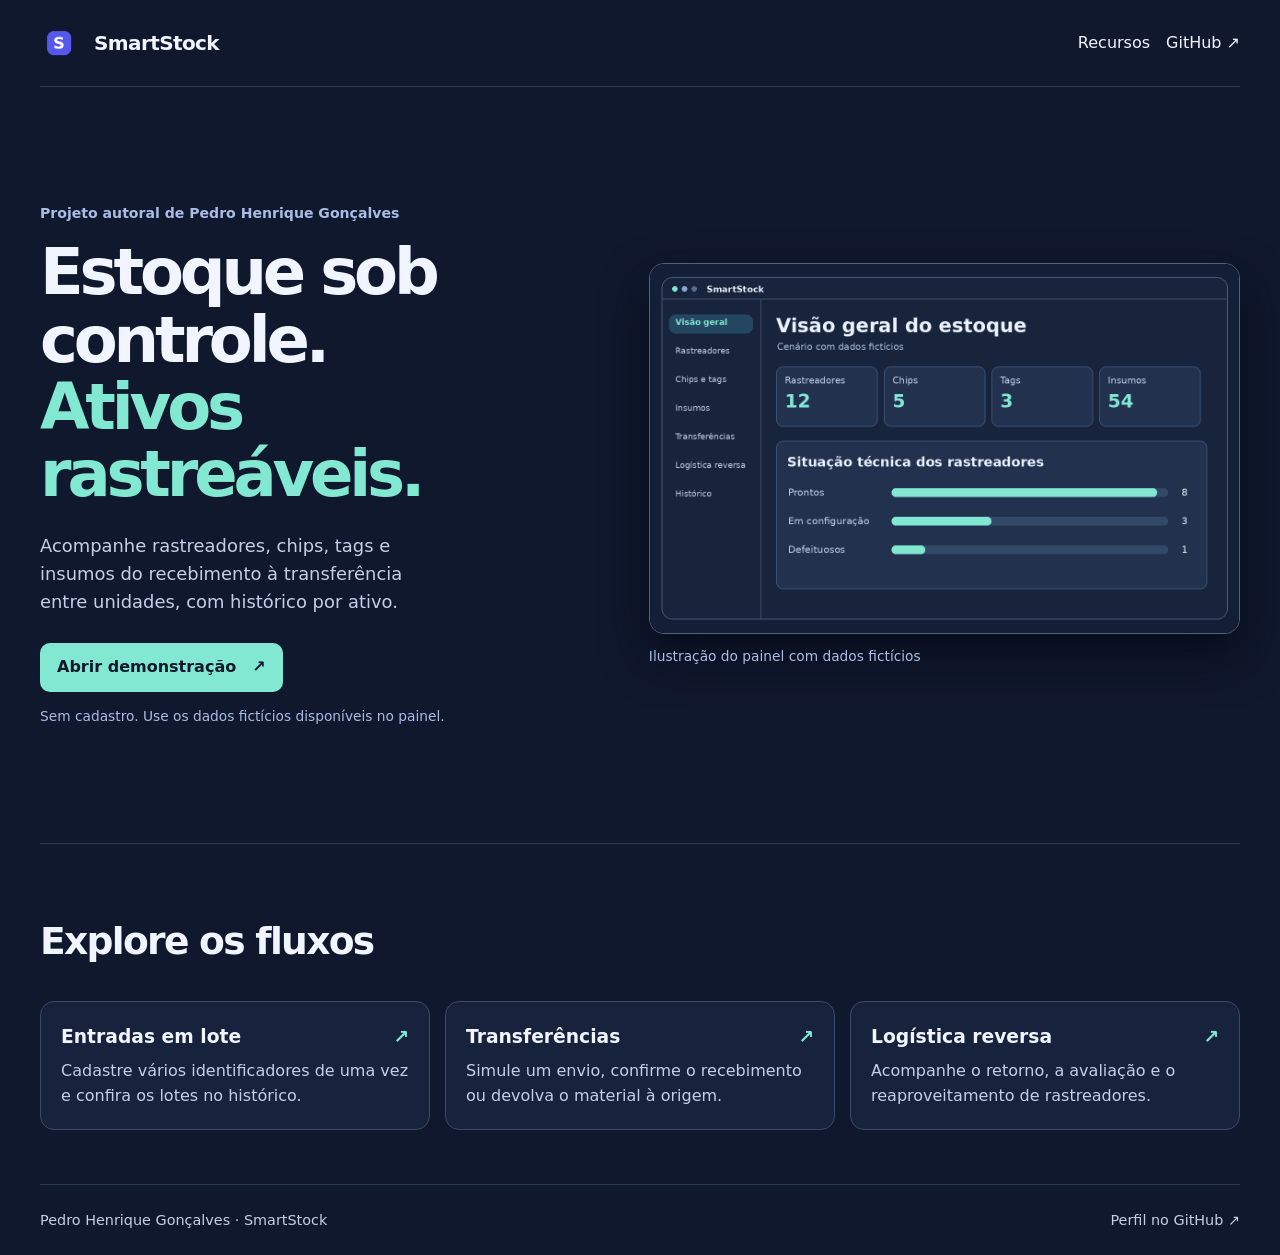
==== commit 2964e63d: "Apresenta o SmartStock com demonstração pública e dados fictícios" ====
--- a/index.html
+++ b/index.html
@@ -1,610 +1,47 @@
-<!doctype html><html lang="pt-BR"><head><meta charset="utf-8"><meta name="viewport" content="width=device-width,initial-scale=1"><title>SmartStock | Portfólio • Demonstração</title><style>
-:root{font-family:Inter,system-ui,Arial,sans-serif;color:#193331;background:#f3f7f6}*{box-sizing:border-box}body{margin:0}header{background:#123d38;color:white;padding:22px max(20px,calc((100vw - 1200px)/2));display:flex;justify-content:space-between;gap:15px;align-items:center}header h1{margin:0;font-size:25px}header small{color:#b5e2d8}main{max-width:1200px;margin:24px auto;padding:0 18px}.nav{display:flex;flex-wrap:wrap;gap:8px;margin-bottom:18px}button,.btn{border:0;border-radius:9px;background:#147a6b;color:white;padding:11px 14px;font-weight:650;cursor:pointer}button:hover{filter:brightness(.94)}.nav button{background:#e2eeea;color:#17473f}.nav button.active{background:#147a6b;color:white}.cards{display:grid;grid-template-columns:repeat(auto-fit,minmax(175px,1fr));gap:12px;margin-bottom:20px}.card,.panel{background:white;border:1px solid #dce9e5;border-radius:13px;padding:18px;box-shadow:0 2px 9px #164b3510}.card strong{display:block;font-size:29px;margin-top:8px}.muted{color:#667b76;font-size:13px}.panel{margin-bottom:16px}h2{margin:0 0 14px;font-size:20px}h3{margin:0 0 10px}form{display:grid;grid-template-columns:repeat(auto-fit,minmax(210px,1fr));gap:12px;align-items:end}label{display:flex;flex-direction:column;gap:5px;font-size:13px;font-weight:650}input,select,textarea{border:1px solid #c8d9d3;border-radius:8px;padding:10px;font:inherit;min-width:0;background:white}textarea{min-height:43px}.wide{grid-column:1/-1}.tablewrap{overflow:auto}table{border-collapse:collapse;width:100%;font-size:14px}th,td{text-align:left;border-bottom:1px solid #e5eeeb;padding:11px 9px;white-space:nowrap}th{background:#f3f8f6}.pill{display:inline-block;border-radius:30px;padding:4px 9px;font-size:12px;background:#e9f0ee}.ok{background:#d8f4e6;color:#17633f}.bad{background:#fde3e3;color:#8a2929}.warn{background:#fff1d2;color:#805b0c}.hide{display:none}.toolbar{display:flex;justify-content:space-between;gap:12px;align-items:center;flex-wrap:wrap;margin-bottom:12px}.toolbar input{width:280px}.danger{background:#9b4141}.secondary{background:#e1ece8;color:#194c43}.notice{padding:12px 15px;background:#fff7dc;border:1px solid #f1dfa6;border-radius:10px;margin-bottom:16px;font-size:13px}.toast{position:fixed;right:18px;bottom:18px;background:#153d35;color:white;border-radius:9px;padding:12px 16px;max-width:380px;box-shadow:0 8px 24px #0002;display:none}.rowactions{display:flex;gap:6px}.rowactions button{font-size:12px;padding:6px 8px}footer{font-size:12px;color:#688078;margin:24px 0;text-align:center}@media(max-width:600px){header{padding:17px}header h1{font-size:21px}.toolbar input{width:100%}}
-.audit-select-group{background:#f6faf8;border:1px solid #dce9e5;border-radius:11px;padding:12px;margin:10px 0;max-width:580px}.audit-select-label{display:block;font-size:13px;font-weight:700;margin-bottom:7px}.audit-select{display:block;width:100%;padding:11px 38px 11px 12px;border:1px solid #bcd6cc;border-radius:9px;background-color:white;color:#163d37;font-size:14px;cursor:pointer}.audit-select:focus{outline:2px solid #147a6b;outline-offset:2px}.audit-select-info{margin-top:9px;white-space:normal;overflow-wrap:anywhere} 
-.audit-receipt-row td{vertical-align:middle}.audit-receipt-row td:last-child{min-width:310px;max-width:520px;white-space:normal}.audit-receipt-details{border:1px solid #dce9e5;border-radius:11px;background:#f8fbfa;overflow:hidden}.audit-receipt-details>summary{list-style:none;cursor:pointer;padding:13px 15px;display:flex;flex-direction:column;gap:5px;font-weight:700;color:#17473f}.audit-receipt-details>summary::-webkit-details-marker{display:none}.audit-receipt-details>summary:before{content:'▸';float:left;position:absolute;transform:translateX(-11px)}.audit-receipt-details[open]>summary:before{content:'▾'}.audit-receipt-details>summary small{font-size:12px;font-weight:400;color:#667b76}.audit-receipt-content{border-top:1px solid #dce9e5;padding:12px}.audit-group-grid{display:grid;grid-template-columns:repeat(auto-fit,minmax(230px,1fr));gap:10px}.audit-group-grid .audit-select-group{margin:0;max-width:none}.audit-group-grid .audit-select{width:100%}#entryHistory td:nth-child(3){font-variant-numeric:tabular-nums}#entryHistory td{vertical-align:middle}
-</style><style id="audit-date-style">
-.audit-date-row>td{padding:9px 0!important;white-space:normal!important;border-bottom:0!important}
-.audit-date-details{border:1px solid #dce9e5;border-radius:12px;background:#fff;overflow:hidden}
-.audit-date-details>summary{cursor:pointer;display:flex;align-items:center;justify-content:space-between;gap:12px;flex-wrap:wrap;padding:15px 18px;background:#f3f8f6;list-style:none;color:#17473f}
-.audit-date-details>summary::-webkit-details-marker{display:none}
-.audit-date-details>summary::before{content:'▸';font-size:16px;margin-right:2px}
-.audit-date-details[open]>summary::before{content:'▾'}
-.audit-date-label{font-size:15px;font-weight:750;margin-right:auto}
-.audit-date-count{font-size:12px;color:#667b76}
-.audit-date-body{padding:12px 14px}
-.audit-date-table{width:100%;min-width:820px}
-.audit-date-table th,.audit-date-table td{vertical-align:middle}
-.audit-date-table td:last-child{white-space:normal;min-width:280px}
-</style><style id="metrics-layout-v18">
-/* Cinco linhas independentes, compactas, sem cartões esticados. */
-#metrics{display:flex;flex-direction:column;gap:9px;margin-bottom:18px}
-#metrics .metric-row{display:grid;grid-template-columns:repeat(6,minmax(0,1fr));gap:9px;width:100%}
-#metrics .card{min-width:0;padding:11px 13px;border-radius:11px;box-shadow:0 2px 6px #164b350a;min-height:74px}
-#metrics .card .muted{font-size:12px;line-height:1.3;display:block}
-#metrics .card strong{font-size:25px;margin-top:5px;line-height:1.2}
-@media(max-width:950px){#metrics .metric-row{grid-template-columns:repeat(3,minmax(0,1fr))}}
-@media(max-width:560px){#metrics .metric-row{grid-template-columns:repeat(2,minmax(0,1fr))}}
-@media(max-width:350px){#metrics .metric-row{grid-template-columns:1fr}}
-</style><style id="smartstock-batch-css">.batch-panel details>summary{cursor:pointer;padding:3px 0;color:#123c38}.batch-panel details[open]>summary{margin-bottom:14px}.batch-form{display:flex;flex-wrap:wrap;align-items:end;gap:12px}.batch-form label{min-width:170px;flex:1}.batch-form label.batch-identifiers{flex:2 1 100%;min-width:100%}.batch-form textarea{width:100%;resize:vertical;min-height:118px;padding:12px;border:1px solid #cbded7;border-radius:10px;font:inherit;box-sizing:border-box}.batch-form button{min-width:220px}.batch-panel code{font-size:.9em}</style><style id="access-v22">.access-hero{display:flex;justify-content:space-between;gap:18px;align-items:center;flex-wrap:wrap;border-top:4px solid #167c6e}.access-hero h2{font-size:26px;margin:7px 0}.access-hero p{max-width:720px;line-height:1.55}.access-eyebrow{font-size:11px;font-weight:800;letter-spacing:.1em;color:#147a6b}.access-status{background:#fff5d9;border:1px solid #efd79b;color:#7b570a;padding:9px 12px;border-radius:999px;font-size:12px;font-weight:700}.access-stats{display:grid;grid-template-columns:repeat(4,minmax(0,1fr));gap:10px;margin:0 0 16px}.access-stat{background:white;border:1px solid #dbe8e3;border-radius:12px;padding:15px 17px;box-shadow:0 2px 7px #153f3010}.access-stat span{display:block;color:#59716b;font-size:12px}.access-stat strong{display:block;font-size:26px;margin-top:6px}.access-toolbar{display:flex;justify-content:space-between;align-items:center;gap:14px;flex-wrap:wrap}.access-disabled{opacity:.55;cursor:not-allowed}.access-table{width:100%;min-width:750px}.access-table td,.access-table th{padding:12px 13px;text-align:left;vertical-align:middle}.access-table small{display:block;color:#657c75;font-size:12px;margin-top:4px}.access-pill{display:inline-block;padding:5px 10px;border-radius:99px;background:#e4f2ed;color:#126f5e;font-size:12px;font-weight:750}.access-pill.root{background:#173f38;color:white}.access-pill.unit{background:#edf2f5;color:#425b6a}.access-warning{background:#fffaf0;border-color:#eedcb4}.access-warning h2{color:#7b5409}@media(max-width:700px){.access-stats{grid-template-columns:repeat(2,minmax(0,1fr))}}@media(max-width:420px){.access-stats{grid-template-columns:1fr}}</style><style id="modern-tech-v23">
-:root{--tech-bg:#f2f5fb;--tech-surface:#fff;--tech-ink:#15213c;--tech-muted:#68758f;--tech-blue:#4568f5;--tech-violet:#7c4fe9;--tech-cyan:#06b6d4;--tech-border:#e2e8f4;--tech-sidebar:#10182e;--tech-green:#0d9b81;color:var(--tech-ink);background:var(--tech-bg)}
-body{background:var(--tech-bg);color:var(--tech-ink);font-family:Inter,system-ui,'Segoe UI',Arial,sans-serif}
-body.tech-layout{min-height:100vh;padding-left:252px}
-body.tech-layout>header{height:78px;position:sticky;top:0;z-index:30;background:rgba(255,255,255,.96);color:var(--tech-ink);border-bottom:1px solid var(--tech-border);padding:14px 35px;box-shadow:0 3px 16px #18274c09;max-width:none}
-body.tech-layout>header h1{font-size:21px;letter-spacing:-.7px;color:var(--tech-ink)}
-body.tech-layout>header h1 span{color:var(--tech-blue)!important}
-body.tech-layout>header small{color:var(--tech-muted)}
-body.tech-layout>header>span{background:#edf0ff!important;color:#4958a6!important;font-weight:700;border:1px solid #dce2ff}
-body.tech-layout>main{max-width:1600px;padding:28px 34px 55px;margin:auto}
-.tech-sidebar{position:fixed;left:0;top:0;bottom:0;width:252px;z-index:45;background:linear-gradient(170deg,#101a36,#15112f 70%,#19204a);color:#e8ecff;display:flex;flex-direction:column;box-shadow:12px 0 35px #1d275013}
-.tech-brand{padding:29px 22px 24px;border-bottom:1px solid #ffffff19;display:flex;gap:12px;align-items:center}
-.tech-brand-icon{width:43px;height:43px;border-radius:14px;background:linear-gradient(135deg,var(--tech-blue),var(--tech-violet));display:grid;place-items:center;color:#fff;font-size:21px;font-weight:900;box-shadow:0 6px 22px #4568f555}
-.tech-brand strong{display:block;font-size:18px;letter-spacing:-.6px}.tech-brand small{display:block;font-size:10px;color:#aeb8db;letter-spacing:.6px;text-transform:uppercase;margin-top:3px}
-.tech-menu-label{padding:25px 23px 10px;font-size:10px;font-weight:800;letter-spacing:1.8px;color:#8191bb;text-transform:uppercase}
-.tech-sidebar #nav{display:flex;flex-direction:column;gap:5px;padding:0 11px;margin:0;max-width:none;align-items:stretch;background:transparent;border:0}
-.tech-sidebar #nav button{display:flex;align-items:center;gap:12px;width:100%;text-align:left;padding:12px 14px;border:1px solid transparent;border-radius:11px;background:transparent;color:#b9c4e4;font-size:13px;font-weight:650;transition:background .15s,color .15s;min-height:43px}
-.tech-sidebar #nav button:hover{background:#ffffff13;color:#fff}
-.tech-sidebar #nav button.active{background:linear-gradient(100deg,#4568f544,#7c4fe92a);border-color:#8b93ff4a;color:#fff;box-shadow:inset 3px 0 0 #65a5ff}
-.tech-sidebar #nav button .tech-icon{font-size:18px;width:23px;text-align:center;font-weight:400}
-.tech-sidebar-footer{margin-top:auto;padding:19px 23px;border-top:1px solid #ffffff17;color:#a6b3d5;font-size:11px;line-height:1.6}
-.tech-mobile-toggle{display:none;position:fixed;z-index:70;left:14px;top:15px;background:#26386d;color:white;border:0;border-radius:10px;padding:9px 12px}
-body.tech-layout .notice{background:#eef2ff;color:#4c5983;border:1px solid #dce4ff;border-left:4px solid var(--tech-blue);border-radius:13px;padding:13px 17px;font-size:12px;line-height:1.65;margin-bottom:22px}
-body.tech-layout .panel{background:var(--tech-surface);border:1px solid var(--tech-border);border-radius:18px;box-shadow:0 5px 23px #213a7210;padding:23px 25px;margin-bottom:18px}
-body.tech-layout h2{color:var(--tech-ink);letter-spacing:-.55px}
-body.tech-layout h3{color:#263555}
-body.tech-layout .muted,body.tech-layout p.muted{color:var(--tech-muted)}
-body.tech-layout input,body.tech-layout select,body.tech-layout textarea{border:1px solid #d7deec;border-radius:10px;background:#fff;color:#172341;box-shadow:none}
-body.tech-layout input:focus,body.tech-layout select:focus,body.tech-layout textarea:focus{outline:2px solid #7385ff70;border-color:#7184fa}
-body.tech-layout button:not(.tech-mobile-toggle):not(.tech-sidebar button){border-radius:10px}
-body.tech-layout button:not(.tech-mobile-toggle):not(.tech-sidebar button):not(:disabled){background:linear-gradient(105deg,#4365e9,#6b58df);color:white;border:0}
-body.tech-layout button:not(.tech-mobile-toggle):not(.tech-sidebar button):hover:not(:disabled){filter:brightness(1.05)}
-body.tech-layout .card{border:1px solid #e2e7f5;background:#fff;box-shadow:0 4px 15px #263d7610;border-radius:13px}
-body.tech-layout #metrics .card{min-height:72px;border-left:3px solid var(--tech-blue)}
-body.tech-layout #metrics .metric-row:nth-child(2) .card{border-left-color:var(--tech-cyan)}
-body.tech-layout #metrics .metric-row:nth-child(3) .card{border-left-color:var(--tech-violet)}
-body.tech-layout #metrics .metric-row:nth-child(4) .card{border-left-color:var(--tech-green)}
-body.tech-layout #metrics .metric-row:nth-child(5) .card{border-left-color:#f59e0b}
-body.tech-layout table{border-collapse:collapse}body.tech-layout th{background:#f1f4fa;color:#334362}body.tech-layout td{border-color:#e8edf6}
-body.tech-layout .audit-date-details,body.tech-layout details{border-color:#dce4f1}
-body.tech-layout .access-hero{border-top:4px solid var(--tech-blue)}
-body.tech-layout .access-eyebrow{color:var(--tech-blue)}
-body.tech-layout .access-status{background:#edf1ff;color:#465cc2;border-color:#d9e1ff}
-body.tech-layout .access-stat{border-color:#e2e8f4}
-body.tech-layout footer{color:#8792a8;font-size:11px;text-align:center;padding:24px 12px}
-.tech-page-title{display:flex;justify-content:space-between;align-items:center;gap:15px;margin-bottom:17px}
-.tech-page-title strong{font-size:22px;letter-spacing:-.7px}.tech-page-title small{display:block;font-size:12px;color:var(--tech-muted);margin-top:5px}
-.tech-page-pill{font-size:11px;font-weight:800;color:#4464d3;background:#e9edff;padding:8px 12px;border-radius:20px}
-body.tech-dark{--tech-bg:#0d1426;--tech-surface:#18223a;--tech-ink:#ecf1ff;--tech-muted:#9aaac9;--tech-border:#303c59;color:var(--tech-ink)}
-body.tech-dark>header{background:#17223a;color:#ecf1ff}body.tech-dark>header h1{color:#ecf1ff}
-body.tech-dark .panel,body.tech-dark .card{background:#18223a;color:#ecf1ff;border-color:#303c59}
-body.tech-dark th{background:#23304c;color:#e1e9ff}body.tech-dark td{color:#e4ebfc;border-color:#33415d}
-body.tech-dark input,body.tech-dark select,body.tech-dark textarea{background:#1c2944;color:#fff;border-color:#445473}
-body.tech-dark .notice{background:#1d2b51;color:#d4ddff;border-color:#3b5091}
-body.tech-dark details,body.tech-dark .audit-date-details{background:#1b2842;color:#eef3ff}
-body.tech-dark .tech-page-pill{background:#2b3c75;color:#d9e2ff}
-.tech-mode{background:#f1f3ff!important;color:#4053aa!important;border:1px solid #dce2fc!important;padding:8px 11px;font-size:12px;font-weight:750;white-space:nowrap}
-@media(max-width:1000px){body.tech-layout{padding-left:210px}.tech-sidebar{width:210px}body.tech-layout>main{padding:24px 19px}body.tech-layout>header{padding:14px 20px}}
-@media(max-width:760px){body.tech-layout{padding-left:0}.tech-sidebar{transform:translateX(-105%);transition:transform .22s;width:255px}.tech-sidebar.open{transform:translateX(0)}.tech-mobile-toggle{display:block}body.tech-layout>header{padding:14px 14px 14px 64px;height:auto;min-height:75px}body.tech-layout>header>span{display:none}body.tech-layout>main{padding:18px 12px}body.tech-layout .panel{padding:17px 14px}.tech-page-title strong{font-size:18px}body.tech-layout #metrics .metric-row{grid-template-columns:repeat(2,minmax(0,1fr))!important}body.tech-layout .tablewrap{overflow-x:auto}}
-</style><meta name="theme-color" content="#10182e"><meta name="apple-mobile-web-app-capable" content="yes"><meta name="apple-mobile-web-app-status-bar-style" content="default"><meta name="apple-mobile-web-app-title" content="SmartStock"><meta name="mobile-web-app-capable" content="yes"><meta name="application-name" content="SmartStock"><meta name="description" content="SmartStock: gestão de estoque e rastreabilidade de ativos — demonstração pública."><link rel="manifest" href="./manifest.webmanifest"><link rel="apple-touch-icon" href="./icons/icon-180.png"><link rel="icon" type="image/png" sizes="192x192" href="./icons/icon-192.png"></head><body><header><div><h1>SmartStock <span style="color:#5fe0bc">| Portfólio</span></h1><small>Estoque, configuração e rastreabilidade</small></div><span style="font-size:12px;background:#245b50;padding:7px 10px;border-radius:20px">Demonstração local v0.28 • Gestão de acessos (prévia)</span></header><main><div class="notice"><b>Protótipo local v0.25:</b> os dados ficam somente neste navegador (localStorage). Não há login, sincronização com Google Sheets ou plataforma de rastreamento. Para dados reais, importe somente no computador autorizado; não publique o arquivo de recebimento no GitHub.</div><nav class="nav" id="nav"><button data-tab="recebimentos">Recebimentos</button><button data-tab="painel" class="active">Painel</button><button data-tab="equipamentos">Rastreadores</button><button data-tab="chips">CHIPs</button><button data-tab="tags">TAGs</button><button data-tab="movimentos">Movimentações</button><button data-tab="protocolos">Protocolos</button><button data-tab="historico">Histórico</button><button data-tab="usuarios">Usuários e permissões</button></nav>
-<section id="recebimentos" class="hide"><div class="panel"><h2>Importar recebimento de materiais</h2><p>Selecione o arquivo JSON de recebimento. O sistema verificará IMEIs e ICCIDs duplicados e mostrará o resumo antes de confirmar. Quando o arquivo contiver pares planejados IMEI–ICCID, eles serão registrados como <b>associação planejada</b>, sem confirmar vínculo na plataforma.</p><label>Arquivo de recebimento (.json)<input type="file" id="receiptFile" accept=".json,application/json"></label><div id="receiptPreview" class="notice" style="margin-top:14px">Nenhum arquivo selecionado.</div><button id="receiptConfirm" disabled>Confirmar entrada</button><p class="muted">Os registros ficam apenas neste navegador, sem sincronização. Faça backup pelo botão Exportar JSON. Não use GitHub público para armazenar o arquivo de recebimento.</p></div><div class="panel"><h2>Entrada independente de materiais</h2><p class="muted">Cadastre CHIPs, rastreadores e insumos separadamente. O vínculo IMEI–ICCID pode ser realizado depois na aba CHIPs.</p><form id="bulkEntryForm"><label>Tipo de entrada<select name="tipo" id="bulkKind"><option value="chips">CHIPs (ICCID)</option><option value="tags">TAGs (identificador)</option><option value="equipment">Rastreadores (IMEI)</option><option value="supplies">Insumos</option></select></label><label>Unidade<select name="unidade"><option>Unidade Central</option><option>Unidade Norte</option><option>Unidade Sul</option><option>Unidade Leste</option><option>Unidade Oeste</option><option>Unidade Regional</option></select></label><label>Responsável<input name="autor" required placeholder="Nome completo"></label><label id="bulkModelLabel">Modelo do rastreador<input name="modelo" value="J16"></label><label id="bulkMaterialLabel" class="hide">Material<input name="material" placeholder="Cabo, fita..."></label><label id="bulkQtyLabel" class="hide">Quantidade<input name="quantidade" type="number" min="1" step="1" value="1"></label><label class="wide" id="bulkIdsLabel">Identificadores (um por linha)<textarea name="identificadores" rows="5" placeholder="Um ICCID por linha"></textarea></label><button>Registrar entrada</button></form></div><div class="panel"><h2>Estoque geral de materiais</h2><div class="tablewrap"><table><thead><tr><th>Unidade</th><th>Material</th><th>Quantidade</th></tr></thead><tbody id="supplyRows"></tbody></table></div></div><div class="panel"><h2>Entradas registradas</h2><div id="receiptRows"></div></div></section><section id="painel"><div class="cards" id="metrics"></div><div class="panel"><h2>Visão operacional</h2><p>O status técnico e a localização logística são controlados separadamente. Um rastreador <b>pronto</b> pode estar no estoque, com um técnico ou em outra unidade.</p><div id="breakdown"></div></div><div class="panel"><h2>Próximas integrações</h2><p class="muted">Google Forms/Sheets, autenticação individual, banco de dados central, confirmação de instalação e integração autorizada com plataforma de rastreamento.</p></div></section>
-<section id="equipamentos" class="hide"><div class="panel"><h2>Cadastrar rastreador</h2><form id="equipmentForm"><label>IMEI (15 dígitos)<input name="imei" required inputmode="numeric" pattern="[0-9]{15}" maxlength="15" placeholder="15 dígitos"></label><label>Modelo<input name="modelo" required placeholder="J16"></label><label>Origem<select name="origem"><option>Novo</option><option>Reutilizado</option></select></label><label>Status técnico<select name="status"><option>INTERNO</option><option>INTERNO/BLOCK</option><option>INTERNO/SATE</option><option>PRONTO</option><option>DEFEITO</option><option>AGUARDANDO VERIFICAÇÃO</option></select></label><label>Localização<select name="local"><option>Unidade Central</option><option>Unidade Norte</option><option>Unidade Sul</option><option>Unidade Leste</option><option>Unidade Oeste</option><option>Unidade Regional</option><option>Com técnico</option><option>Indisponível</option></select></label><label>Colaborador<input name="autor" required placeholder="Nome do colaborador"></label><button>Cadastrar</button></form></div><div class="panel batch-panel"><details><summary><b>Cadastrar rastreadores em lote</b> <span class="muted">— clique para expandir</span></summary><p class="muted">Cole um IMEI de 15 dígitos por linha. Modelo, origem, status e local serão aplicados a todos. Nenhum registro será salvo se houver identificadores inválidos ou duplicados.</p><form id="equipmentBatchForm" class="batch-form"><label class="batch-identifiers">IMEIs (um por linha)<textarea name="imeis" required rows="6" placeholder="Cole os IMEIs aqui, um por linha"></textarea></label><label>Modelo<input name="modelo" required placeholder="J16"></label><label>Origem<select name="origem"><option>Novo</option><option>Reutilizado</option></select></label><label>Status técnico<select name="status"><option>INTERNO</option><option>INTERNO/BLOCK</option><option>INTERNO/SATE</option><option>PRONTO</option><option>DEFEITO</option><option>AGUARDANDO VERIFICAÇÃO</option></select></label><label>Localização<select name="local"><option>Unidade Central</option><option>Unidade Norte</option><option>Unidade Sul</option><option>Unidade Leste</option><option>Unidade Oeste</option><option>Unidade Regional</option><option>Com técnico</option><option>Indisponível</option></select></label><label>Colaborador<input name="autor" required placeholder="Nome do colaborador"></label><button type="submit">Validar e cadastrar lote</button></form></details></div><div class="panel"><div class="toolbar"><h2>Rastreadores</h2><input id="eqSearch" placeholder="Buscar IMEI ou modelo"></div><div class="tablewrap"><table><thead><tr><th>IMEI</th><th>Modelo / origem</th><th>Status técnico</th><th>Local</th><th>CHIP vinculado</th><th>Alterar status</th></tr></thead><tbody id="eqRows"></tbody></table></div></div></section>
-<section id="chips" class="hide"><div class="panel"><h2>Cadastrar CHIP</h2><form id="chipForm"><label>ICCID (19–22 dígitos)<input name="iccid" required pattern="[0-9]{19,22}" maxlength="22"></label><label>Número da linha<input name="linha" required placeholder="DDD + número"></label><label>Operadora<select name="operadora"><option>Vivo</option><option>Claro</option><option>Outra</option></select></label><label>Colaborador<input name="autor" required></label><button>Cadastrar</button></form></div><div class="panel batch-panel"><details><summary><b>Cadastrar CHIPs em lote</b> <span class="muted">— clique para expandir</span></summary><p class="muted">Cole um ICCID por linha. Opcionalmente, informe o número da linha após ponto e vírgula: <code>ICCID;DDD+número</code>. Quando não informado, o número ficará como “Não informado”. Nenhum CHIP será associado automaticamente a um rastreador.</p><form id="chipBatchForm" class="batch-form"><label class="batch-identifiers">ICCID; número da linha (opcional)<textarea name="itens" required rows="6" placeholder="Cole um ICCID por linha ou ICCID;DDD+número"></textarea></label><label>Operadora<select name="operadora"><option>Vivo</option><option>Claro</option><option>Outra</option></select></label><label>Colaborador<input name="autor" required placeholder="Nome do colaborador"></label><button type="submit">Validar e cadastrar lote</button></form></details></div><div class="panel"><h2>Associar / corrigir CHIP</h2><form id="linkForm"><label>ICCID<select id="linkIccid" name="iccid" required></select></label><label>IMEI de destino<select id="linkImei" name="imei" required></select></label><label>Colaborador<input name="autor" required></label><button>Registrar novo vínculo</button></form><p class="muted">A correção exige justificativa e é auditada. <b>Atenção: nesta versão não existe controle de permissões.</b> A associação no SmartStock não altera a plataforma externa.</p></div><div class="panel"><h2>CHIPs cadastrados</h2><div class="tablewrap"><table><thead><tr><th>ICCID</th><th>Linha</th><th>Operadora</th><th>Vínculo atual</th><th>Situação</th><th>Ação</th></tr></thead><tbody id="chipRows"></tbody></table></div></div></section>
-<section id="tags" class="hide"><div class="panel"><h2>TAGs — cadastro independente</h2><p class="muted">TAGs não exigem CHIP ou ICCID. O identificador é padronizado para 15 dígitos, acrescentando zeros à esquerda, como na Rede Veículos. O número original também é preservado. Cadastro local não confirma ativação na plataforma.</p><form id="tagForm"><label>Identificadores das TAGs (um por linha)<textarea name="ids" required placeholder="Digite ou cole os identificadores, um por linha"></textarea></label><label>Unidade<select name="local"><option>Unidade Central</option><option>Unidade Norte</option><option>Unidade Sul</option><option>Unidade Leste</option><option>Unidade Oeste</option><option>Unidade Regional</option></select></label><label>Situação técnica<select name="status"><option>AGUARDANDO VERIFICAÇÃO</option><option>INTERNO</option><option>PRONTO</option><option>DEFEITO</option></select></label><label>Responsável<input name="autor" required placeholder="Nome do colaborador"></label><label>Observação<input name="obs" placeholder="Ex.: Demonstração para gestão"></label><button>Cadastrar TAGs</button></form></div><div class="panel"><h2>Estoque de TAGs</h2><div class="tablewrap"><table><thead><tr><th>Identificador (15 dígitos)</th><th>Material</th><th>Local</th><th>Situação técnica</th><th>Ativação externa</th><th>Ação</th></tr></thead><tbody id="tagRows"></tbody></table></div></div></section><section id="movimentos" class="hide"><div class="panel"><h2>Movimentação de rastreador</h2><form id="moveForm"><label>IMEI<select name="imei" id="moveImei" required></select></label><label>Tipo<select name="tipo" id="moveTipo"><option value="TRANSFERENCIA">Transferência entre unidades</option><option value="ENTREGA">Entrega ao técnico</option><option value="DEVOLUCAO_SEM_FALHA">Devolução sem falha técnica</option><option value="DEVOLUCAO_FALHA">Devolução com falha técnica</option></select></label><label>Destino / unidade<select name="destino"><option>Unidade Central</option><option>Unidade Norte</option><option>Unidade Sul</option><option>Unidade Leste</option><option>Unidade Oeste</option><option>Unidade Regional</option><option>Com técnico</option></select></label><label>Responsável<input name="autor" required></label><label class="wide">Observação<textarea name="obs" placeholder="Motivo, técnico, referência do atendimento..."></textarea></label><button>Registrar movimentação</button></form><p class="muted">Transferência não equivale a instalação. Devolução com falha encaminha o equipamento à GIGA (status INTERNO).</p></div><div class="panel"><h2>Últimas movimentações</h2><div class="tablewrap"><table><thead><tr><th>Data</th><th>IMEI</th><th>Tipo</th><th>Origem</th><th>Destino</th><th>Responsável</th></tr></thead><tbody id="moveRows"></tbody></table></div></div></section>
-<section id="protocolos" class="hide"><div class="panel"><h2>Protocolo de entrega ao técnico</h2><p class="muted">Registre um protocolo com rastreadores (IMEIs separados por vírgula) e insumos em texto. O fechamento registra devoluções e confirmação da assinatura.</p><form id="protocolForm"><label>Técnico<input name="tecnico" required></label><label>Origem<select name="origem"><option>Unidade Central</option><option>Unidade Norte</option><option>Unidade Sul</option><option>Unidade Leste</option><option>Unidade Oeste</option><option>Unidade Regional</option></select></label><label>IMEIs entregues (separar por vírgula)<textarea name="imeis" placeholder="15 dígitos, 15 dígitos"></textarea></label><label>Outros materiais / quantidades<textarea name="insumos" placeholder="2 cabos, 1 fita..."></textarea></label><label>Responsável pela entrega<input name="autor" required></label><button>Abrir protocolo</button></form></div><div class="panel"><h2>Protocolos</h2><div id="protocolRows"></div></div></section>
-<section id="historico" class="hide"><div class="panel"><div class="toolbar"><h2>Auditoria de alterações</h2><input id="logSearch" placeholder="Filtrar IMEI, ICCID ou ação"></div><div class="tablewrap"><table><thead><tr><th>Data e hora</th><th>Evento</th><th>Identificador</th><th>Local</th><th>Responsável</th><th>Detalhes</th></tr></thead><tbody id="logRows"></tbody></table></div></div><div class="panel"><h2>Histórico de entradas e exclusões</h2><p class="muted">Selecione os itens diretamente nas tabelas abaixo para preparar a exclusão. Os registros de recebimento permanecem visíveis após correções, com seus saldos atuais.</p><div id="entryHistory"></div><h3>Exclusões registradas</h3><div id="deletionHistory"></div></div><div class="panel"><h2>Backup e limpeza</h2><button class="secondary" id="exportBtn">Exportar JSON</button> <button class="danger" id="resetBtn">Remover registros fictícios</button><div style="margin-top:20px;border-top:1px solid #dce9e5;padding-top:18px"><h3>Excluir materiais cadastrados</h3><p class="muted">Exclusão individual ou em lote. Selecione os itens, informe o responsável e o motivo. A exclusão não modifica a plataforma externa e não apaga o histórico de auditoria. Faça backup antes de excluir.</p><div class="toolbar"><label>Tipo de material<select id="deleteType"><option value="equipment">Rastreadores (IMEI)</option><option value="chips">CHIPs (ICCID)</option><option value="supplies">Insumos (quantidade)</option></select></label><label>Buscar<input id="deleteSearch" placeholder="Buscar identificador, material ou unidade"></label></div><div class="toolbar" style="margin:12px 0"><button class="secondary" id="selectAllDelete">Selecionar todos os exibidos</button><button class="secondary" id="clearDelete">Limpar seleção</button><span class="muted" id="deleteSelected">0 selecionados</span></div><div class="tablewrap"><table><thead id="deleteHead"></thead><tbody id="deleteRows"></tbody></table></div><div class="panel" style="margin-top:14px;background:#f8fbfa"><label>Responsável pela exclusão<input id="deleteActor" autocomplete="off" placeholder="Nome completo" maxlength="120"></label><label style="margin-top:12px">Motivo obrigatório<textarea id="deleteReason" rows="2" placeholder="Descreva por que os materiais precisam ser excluídos" maxlength="1000"></textarea></label><button class="danger" id="deleteSelectedBtn" style="margin-top:12px">Excluir itens selecionados</button><p class="muted">Para insumos, informe a quantidade a excluir em cada linha. Registros envolvidos em movimentações ou protocolos não podem ser excluídos neste protótipo. Não há autenticação nem permissão efetiva nesta versão.</p></div></div><p class="muted">Exportação local para backup. Não substitui backup centralizado. A limpeza preserva recebimentos reais já importados.</p></div></section>
-<footer>SmartStock — Protótipo funcional v0.17 • Identidade demonstrativa, sem uso da logomarca oficial</footer><section id="usuarios" class="hide"><div class="panel access-hero"><div><span class="access-eyebrow">SMARTSTOCK • CONTROLE DE ACESSO</span><h2>Usuários e permissões</h2><p>Estrutura prevista para operação online nas seis unidades. As contas abaixo são <b>perfis planejados</b>, não usuários autenticados ou cadastrados.</p></div><span class="access-status">Prévia de interface • sem login ativo</span></div><div class="access-stats"><div class="access-stat"><span>Contas planejadas</span><strong>11</strong></div><div class="access-stat"><span>Administrador ROOT</span><strong>1</strong></div><div class="access-stat"><span>Gestão e liderança</span><strong>4</strong></div><div class="access-stat"><span>Unidades</span><strong>6</strong></div></div><div class="panel"><div class="access-toolbar"><div><h2>Estrutura de contas</h2><p class="muted">IDs provisórios de planejamento. A identidade definitiva será criada pelo serviço de autenticação.</p></div><button type="button" class="access-disabled" disabled title="Disponível após autenticação no servidor">+ Criar usuário (em breve)</button></div><div class="tablewrap"><table class="access-table"><thead><tr><th>ID planejado</th><th>Usuário / função</th><th>Perfil</th><th>Unidade</th><th>Situação</th></tr></thead><tbody><tr><td>ROOT-001</td><td><b>Administrador demonstrativo</b><small>Perfil ilustrativo</small></td><td><span class="access-pill root">ROOT</span></td><td>Todas</td><td>Não provisionado</td></tr><tr><td>DIR-001 a 003</td><td><b>3 contas da Diretoria</b><small>Nomes a definir</small></td><td><span class="access-pill">Diretoria</span></td><td>Todas</td><td>Não provisionadas</td></tr><tr><td>LID-001</td><td><b>Liderança demonstrativa</b><small>Liderança do setor</small></td><td><span class="access-pill">Gestão</span></td><td>Todas</td><td>Não provisionada</td></tr><tr><td>UNI-001 a 006</td><td><b>6 acessos operacionais</b><small>Unidade Central, Unidade Norte, Unidade Sul, Unidade Leste, Unidade Oeste e Unidade Regional</small></td><td><span class="access-pill unit">Unidade</span></td><td>Uma por conta</td><td>Não provisionadas</td></tr></tbody></table></div></div><div class="panel"><h2>Matriz de permissões planejada</h2><p class="muted">A futura aplicação deverá validar cada permissão no servidor e no banco de dados, não apenas ocultar botões.</p><div class="tablewrap"><table class="access-table"><thead><tr><th>Ação</th><th>ROOT</th><th>Diretoria / Dayanne</th><th>Unidade</th></tr></thead><tbody><tr><td>Consultar painel e estoque</td><td>✓</td><td>✓</td><td>Somente sua unidade</td></tr><tr><td>Criar e atualizar protocolos</td><td>✓</td><td>✓</td><td>✓</td></tr><tr><td>Vincular técnico e cliente</td><td>✓</td><td>✓</td><td>✓</td></tr><tr><td>Cadastrar TAGs, rastreadores e CHIPs</td><td>✓</td><td>✓</td><td>—</td></tr><tr><td>Movimentar e alterar estoque</td><td>✓</td><td>✓</td><td>—</td></tr><tr><td>Excluir materiais</td><td>✓</td><td>Somente se autorizado</td><td>—</td></tr><tr><td>Consultar auditoria</td><td>Completa</td><td>Completa</td><td>Da unidade</td></tr><tr><td>Criar usuários e conceder permissões</td><td>✓</td><td>—</td><td>—</td></tr><tr><td>Administrar conta ROOT</td><td>✓</td><td>—</td><td>—</td></tr></tbody></table></div></div><div class="panel access-warning"><h2>Autenticação ainda não ativada</h2><p>Este arquivo continua usando <code>localStorage</code>. Não há senhas, sessões, bloqueios ou restrições reais nesta versão. A área acima é um <b>layout de planejamento</b>; não utilize este HTML como sistema multiusuário na internet.</p><p class="muted">Próximas etapas: criar backend, configurar autenticação, políticas de acesso por unidade, provisionar ROOT com segurança e migrar o estoque após backup e validação.</p></div></section></main><div id="toast" class="toast"></div><script>
-const KEY='smartstock_portfolio_full_v024';const seed=()=>({equipment:[],chips:[],moves:[],protocols:[],logs:[],supplies:[],receipts:[]});let db;try{db=JSON.parse(localStorage.getItem(KEY))||seed()}catch{db=seed()}const fakeImeis=new Set(['123456789012345','123456789012346','123456789012347']);const fakeIccids=new Set(['8955000000000000001','8955000000000000002','8955000000000000003']);function removeDemo(){db.equipment=(db.equipment||[]).filter(x=>!fakeImeis.has(x.imei));db.chips=(db.chips||[]).filter(x=>!fakeIccids.has(x.iccid));db.moves=(db.moves||[]).filter(x=>!fakeImeis.has(x.imei));db.logs=(db.logs||[]).filter(x=>!fakeImeis.has(x.id)&&!fakeIccids.has(x.id));db.protocols=(db.protocols||[]).filter(x=>!(x.imeis||[]).some(i=>fakeImeis.has(i)));}removeDemo();localStorage.setItem(KEY,JSON.stringify(db));const save=()=>{localStorage.setItem(KEY,JSON.stringify(db));render()};db.supplies ||= [];db.receipts ||= [];db.deletedRecords ||= [];db.tags ||= [];const $=id=>document.getElementById(id);const esc=s=>String(s??'').replace(/[&<>"']/g,c=>({'&':'&amp;','<':'&lt;','>':'&gt;','"':'&quot;',"'":'&#39;'}[c]));const now=()=>new Date().toLocaleString('pt-BR');const log=(event,id,autor,detail)=>db.logs.unshift({date:now(),event,id,autor,detail});function toast(msg){$('toast').textContent=msg;$('toast').style.display='block';clearTimeout(window._toast);window._toast=setTimeout(()=>$('toast').style.display='none',4200)}const badge=s=>`<span class="pill ${s==='PRONTO'||s==='Disponível'||s==='Fechado'?'ok':s==='DEFEITO'?'bad':s?.includes('INTERNO')||s==='Aberto'?'warn':''}">${esc(s)}</span>`;const getEq=i=>db.equipment.find(e=>e.imei===i);const getChip=i=>db.chips.find(c=>c.iccid===i);const opts=(arr,fn)=>arr.map(v=>`<option value="${esc(fn(v))}">${esc(fn(v))}</option>`).join('');function render(){let ready=db.equipment.filter(e=>e.status==='PRONTO'&&!['Com técnico','Indisponível'].includes(e.local)).length;let vals=[['Rastreadores',db.equipment.length],['TAGs',db.tags.length],['Prontos no estoque',ready],['Na GIGA / testes',db.equipment.filter(e=>e.status.startsWith('INTERNO')).length],['Defeituosos',db.equipment.filter(e=>e.status==='DEFEITO').length],['CHIPs disponíveis',db.chips.filter(c=>!c.imei).length],['Protocolos abertos',db.protocols.filter(p=>!p.closed).length]];vals.push(['Cabos em estoque',db.supplies.filter(x=>x.material==='Cabo').reduce((sum,x)=>sum+Number(x.quantidade),0)]);$('metrics').innerHTML=vals.map(([n,v])=>`<div class="card"><span class="muted">${n}</span><strong>${v}</strong></div>`).join('');const stockTotals=new Map();const addStock=(unit,material,qty)=>{const key=JSON.stringify([unit,material]);stockTotals.set(key,(stockTotals.get(key)||0)+Number(qty||0))};db.equipment.forEach(e=>addStock(e.local||'Não informada','Rastreador '+(e.modelo||'Não informado'),1));db.tags.forEach(t=>addStock(t.local||'Não informada','TAG',1));db.chips.forEach(c=>{const linked=c.imei?getEq(c.imei):null;addStock(c.local||linked?.local||'Não informada','CHIP',1)});db.supplies.forEach(x=>addStock(x.unidade||'Não informada',x.material,Number(x.quantidade)));const stockRows=[...stockTotals.entries()].map(([k,q])=>{const [unit,material]=JSON.parse(k);return {unit,material,q}}).sort((a,b)=>a.unit.localeCompare(b.unit,'pt-BR')||a.material.localeCompare(b.material,'pt-BR'));$('tagRows').innerHTML=db.tags.map(t=>`<tr><td>${esc(t.id)}</td><td>TAG</td><td>${esc(t.local)}</td><td>${badge(t.status)}</td><td>${esc(t.ativacao||'NÃO CONFIRMADA')}</td><td><select id="tagstatus_${esc(t.id)}">${['AGUARDANDO VERIFICAÇÃO','INTERNO','PRONTO','DEFEITO'].map(v=>`<option ${v===t.status?'selected':''}>${v}</option>`).join('')}</select> <button onclick="changeTagStatus('${esc(t.id)}')">Salvar</button></td></tr>`).join('')||'<tr><td colspan="6">Nenhuma TAG cadastrada.</td></tr>';
-$('supplyRows').innerHTML=stockRows.map(x=>`<tr><td>${esc(x.unit)}</td><td>${esc(x.material)}</td><td>${esc(x.q)}</td></tr>`).join('')+(stockRows.length?`<tr><td colspan="2"><b>Total de unidades físicas cadastradas</b></td><td><b>${stockRows.reduce((n,x)=>n+x.q,0)}</b></td></tr>`:'<tr><td colspan="3">Nenhum material registrado</td></tr>');$('receiptRows').innerHTML=db.receipts.map(x=>`<p><b>${esc(x.id)}</b> — ${esc(x.unidade)} • ${x.equipmentCount} rastreadores, ${x.chipCount} chips, ${x.cableCount} cabos${x.tagCount?' • '+x.tagCount+' TAGs':''} • ${esc(x.importedAt)}</p>`).join('')||'<p class=muted>Nenhum recebimento importado</p>';$('breakdown').innerHTML='<p class="muted">Por unidade: '+[...new Set(db.equipment.map(e=>e.local))].map(l=>`${esc(l)}: ${db.equipment.filter(e=>e.local===l).length}`).join(' • ')+'</p>';let q=$('eqSearch').value.toLowerCase();$('eqRows').innerHTML=db.equipment.filter(e=>e.imei.includes(q)||e.modelo.toLowerCase().includes(q)).map(e=>`<tr><td>${esc(e.imei)}</td><td>${esc(e.modelo)}<br><small>${esc(e.origem)}</small></td><td>${badge(e.status)}</td><td>${esc(e.local)}</td><td>${esc(e.chip||'—')}${e.chipPlanejado?'<br><small>Planejado — não confirmado na plataforma</small>':''}</td><td><div class="rowactions"><select id="status_${e.imei}">${['AGUARDANDO VERIFICAÇÃO','INTERNO','INTERNO/BLOCK','INTERNO/SATE','PRONTO','DEFEITO'].map(s=>`<option ${s===e.status?'selected':''}>${s}</option>`).join('')}</select><button onclick="changeStatus('${e.imei}')">Salvar</button></div></td></tr>`).join('')||'<tr><td colspan="6">Nenhum rastreador.</td></tr>';$('chipRows').innerHTML=db.chips.map(c=>`<tr><td>${esc(c.iccid)}</td><td>${esc(c.linha)}</td><td>${esc(c.operadora)}</td><td>${esc(c.imei||'—')}</td><td>${badge(c.imei?(c.vinculoPlanejado?'Associação planejada':'Vinculado'):'Disponível')}</td><td>${c.imei?`<button class="secondary" onclick="unlinkChip('${c.iccid}')">Desvincular</button>`:'—'}</td></tr>`).join('');$('linkIccid').innerHTML=opts(db.chips,c=>c.iccid);$('linkImei').innerHTML=opts(db.equipment.filter(e=>e.status!=='DEFEITO'),e=>e.imei);$('moveImei').innerHTML=opts(db.equipment,e=>e.imei);$('moveRows').innerHTML=db.moves.slice(0,25).map(m=>`<tr><td>${esc(m.date)}</td><td>${esc(m.imei)}</td><td>${esc(m.tipo)}</td><td>${esc(m.from)}</td><td>${esc(m.to)}</td><td>${esc(m.autor)}</td></tr>`).join('')||'<tr><td colspan="6">Nenhuma movimentação.</td></tr>';$('protocolRows').innerHTML=db.protocols.map(p=>`<div class="panel"><div class="toolbar"><b>Protocolo #${p.id} — ${esc(p.tecnico)}</b>${badge(p.closed?'Fechado':'Aberto')}</div><p class="muted">${esc(p.date)} • ${esc(p.origem)} • Responsável: ${esc(p.autor)}</p><p><b>IMEIs:</b> ${esc(p.imeis.join(', ')||'Nenhum')}<br><b>Insumos:</b> ${esc(p.insumos||'Nenhum')}</p>${p.closed?`<p>Devolvidos: ${esc(p.returns.join(', ')||'Nenhum')} • Assinatura confirmada: ${p.signed?'Sim':'Não'} • Fechado por ${esc(p.closer)}</p>`:`<button onclick="closeProtocol(${p.id})">Conferir e fechar</button>`}</div>`).join('')||'<p class="muted">Nenhum protocolo registrado.</p>';let lq=$('logSearch').value.toLowerCase();renderDeletion();$('logRows').innerHTML=db.logs.filter(l=>JSON.stringify(l).toLowerCase().includes(lq)).map(l=>`<tr><td>${esc(l.date)}</td><td>${esc(l.event)}</td><td>${esc(l.id)}</td><td>${esc(l.autor)}</td><td>${esc(l.detail)}</td></tr>`).join('')||'<tr><td colspan="5">Nenhum evento.</td></tr>'}function fields(form){return Object.fromEntries(new FormData(form).entries())}function actor(){let a=prompt('Nome do colaborador responsável pela alteração:');return a?.trim()||null}window.changeStatus=imei=>{let e=getEq(imei),s=$('status_'+imei).value;if(s===e.status)return;let a=actor();if(!a)return;if(s==='DEFEITO'&&e.chip){toast('Desvincule o CHIP antes de confirmar o defeito definitivo.');return}let old=e.status;e.status=s;if(s==='DEFEITO')e.local='Indisponível';log('STATUS',imei,a,`${old} → ${s}`);save();toast('Status atualizado')};window.unlinkChip=iccid=>{let c=getChip(iccid);if(!c?.imei)return;let a=actor();if(!a)return;let old=c.imei,e=getEq(old);if(e){e.chip=null;e.chipPlanejado=false}c.imei=null;c.vinculoPlanejado=false;log('CHIP DESVINCULADO',iccid,a,`IMEI anterior ${old}; confirmar atualização na plataforma`);save();toast('CHIP desvinculado no protótipo. Atualize a plataforma separadamente.')};$('equipmentForm').onsubmit=e=>{e.preventDefault();let f=fields(e.target);if(getEq(f.imei)){toast('IMEI já cadastrado');return}if(f.status==='DEFEITO')f.local='Indisponível';db.equipment.push({...f,chip:null});log('CADASTRO IMEI',f.imei,f.autor,`${f.modelo} / ${f.origem} / ${f.status}`);e.target.reset();save();toast('Rastreador cadastrado')};$('chipForm').onsubmit=e=>{e.preventDefault();let f=fields(e.target);if(getChip(f.iccid)){toast('ICCID já cadastrado');return}db.chips.push({...f,imei:null});log('CADASTRO CHIP',f.iccid,f.autor,'CHIP disponível');e.target.reset();save();toast('CHIP cadastrado')};// Cadastro em lote: validação integral antes de modificar o estoque.
-const batchLines=text=>String(text||'').split(/\r?\n/).map(v=>v.trim()).filter(Boolean);
-$('equipmentBatchForm').onsubmit=e=>{e.preventDefault();const f=fields(e.target),items=batchLines(f.imeis);if(!items.length){toast('Informe pelo menos um IMEI');return}const invalid=items.filter(i=>!/^\d{15}$/.test(i));if(invalid.length){toast('IMEI inválido (exige 15 dígitos): '+invalid[0]);return}if(new Set(items).size!==items.length){toast('Há IMEIs repetidos no lote. Nenhum cadastro realizado.');return}const existing=items.find(i=>getEq(i)||(db.tags||[]).some(t=>t.imei===i||t.id===i));if(existing){toast('IMEI já cadastrado: '+existing+'. Nenhum cadastro realizado.');return}if(!f.modelo.trim()||!f.autor.trim()){toast('Informe modelo e colaborador');return}if(!confirm('Cadastrar '+items.length+' rastreador(es) do modelo '+f.modelo+'?'))return;const local=f.status==='DEFEITO'?'Indisponível':f.local;for(const imei of items){db.equipment.push({imei,modelo:f.modelo,origem:f.origem,status:f.status,local,autor:f.autor,chip:null});log('CADASTRO IMEI',imei,f.autor,`${f.modelo} / ${f.origem} / ${f.status}; cadastro em lote (${items.length})`)}e.target.reset();save();toast(items.length+' rastreador(es) cadastrado(s) com sucesso')};
-$('chipBatchForm').onsubmit=e=>{e.preventDefault();const f=fields(e.target),lines=batchLines(f.itens);if(!lines.length){toast('Informe pelo menos um ICCID');return}const entries=[];for(const line of lines){const parts=line.split(';').map(v=>v.trim());if(parts.length>2||!/^\d{19,22}$/.test(parts[0])){toast('Linha inválida: '+line+'. Use ICCID ou ICCID;número.');return}if(parts[1]&&!/^[\d\s()+-]{8,25}$/.test(parts[1])){toast('Número da linha inválido para ICCID '+parts[0]);return}entries.push({iccid:parts[0],linha:parts[1]||'Não informado'})}const ids=entries.map(x=>x.iccid);if(new Set(ids).size!==ids.length){toast('Há ICCIDs repetidos no lote. Nenhum cadastro realizado.');return}const existing=ids.find(i=>getChip(i));if(existing){toast('ICCID já cadastrado: '+existing+'. Nenhum cadastro realizado.');return}if(!f.autor.trim()){toast('Informe o colaborador');return}if(!confirm('Cadastrar '+entries.length+' CHIP(s) da operadora '+f.operadora+'?'))return;for(const c of entries){db.chips.push({...c,operadora:f.operadora,autor:f.autor,imei:null});log('CADASTRO CHIP',c.iccid,f.autor,'CHIP disponível; cadastro em lote ('+entries.length+'); linha: '+c.linha)}e.target.reset();save();toast(entries.length+' CHIP(s) cadastrado(s) com sucesso')};
-$('linkForm').onsubmit=e=>{e.preventDefault();let f=fields(e.target),c=getChip(f.iccid),target=getEq(f.imei);if(!c||!target||target.status==='DEFEITO'){toast('CHIP ou destino inválido');return}if(target.chip&&target.chip!==c.iccid){toast('IMEI de destino já possui CHIP; desvincule-o primeiro');return}let old=c.imei;if(old===f.imei){toast('CHIP já associado a esse IMEI');return}let motivo='Associação inicial';if(old){motivo=prompt('CORREÇÃO DE VÍNCULO: informe o motivo obrigatório. ATENÇÃO: ainda não há autenticação/permissões nesta versão.');if(!motivo?.trim())return}if(old){let previous=getEq(old);if(previous){previous.chip=null;previous.chipPlanejado=false}}c.imei=f.imei;c.vinculoPlanejado=true;target.chip=c.iccid;target.chipPlanejado=true;log(old?'CORREÇÃO DE ASSOCIAÇÃO':'ASSOCIAÇÃO PLANEJADA',c.iccid,f.autor,`${old||'Sem vínculo'} → ${f.imei}; motivo: ${motivo}; confirmar na plataforma`);save();toast('Associação planejada registrada; confirme o vínculo na plataforma')};$('moveForm').onsubmit=e=>{e.preventDefault();let f=fields(e.target),eq=getEq(f.imei);if(!eq)return;let from=eq.local,to=f.destino;if(f.tipo==='ENTREGA'){if(eq.status!=='PRONTO'||eq.local==='Com técnico'||eq.local==='Indisponível'){toast('Só é possível entregar rastreadores prontos em estoque');return}to='Com técnico'}else if(f.tipo==='TRANSFERENCIA'){if(eq.local==='Com técnico'||eq.local==='Indisponível'){toast('Equipamento não está em unidade de estoque');return}if(from===to){toast('Origem e destino iguais');return}}else{if(from!=='Com técnico'){toast('Devolução exige equipamento com técnico');return}if(to==='Com técnico'){toast('Selecione unidade de retorno');return}if(f.tipo==='DEVOLUCAO_FALHA'){eq.status='INTERNO';log('RETORNO À GIGA',eq.imei,f.autor,'Falha técnica relatada; reiniciar testes')}}eq.local=to;db.moves.unshift({date:now(),imei:eq.imei,tipo:f.tipo,from,to,autor:f.autor,obs:f.obs});log('MOVIMENTAÇÃO',eq.imei,f.autor,`${f.tipo}: ${from} → ${to}; ${f.obs||''}`);e.target.reset();save();toast('Movimentação registrada')};$('protocolForm').onsubmit=e=>{e.preventDefault();let f=fields(e.target),imeis=f.imeis.split(',').map(s=>s.trim()).filter(Boolean);if(new Set(imeis).size!==imeis.length){toast('IMEIs duplicados no protocolo');return}for(let i of imeis){let eq=getEq(i);if(!eq||eq.status!=='PRONTO'||eq.local!==f.origem){toast(`IMEI ${i}: inexistente, não pronto ou fora da origem`);return}}let id=(db.protocols.reduce((m,p)=>Math.max(m,p.id),0)+1);for(let i of imeis){getEq(i).local='Com técnico';db.moves.unshift({date:now(),imei:i,tipo:'ENTREGA_PROTOCOLO',from:f.origem,to:'Com técnico',autor:f.autor})}db.protocols.unshift({id,date:now(),tecnico:f.tecnico,origem:f.origem,imeis,insumos:f.insumos,autor:f.autor,closed:false,returns:[],signed:false});log('PROTOCOLO ABERTO',String(id),f.autor,`Técnico ${f.tecnico}; IMEIs ${imeis.join(', ')||'nenhum'}; insumos ${f.insumos}`);e.target.reset();save();toast('Protocolo aberto')};window.closeProtocol=id=>{let p=db.protocols.find(p=>p.id===id);if(!p||p.closed)return;let raw=prompt(`IMEIs devolvidos do protocolo #${id}, separados por vírgula (deixe vazio se nenhum):`);if(raw===null)return;let returned=raw.split(',').map(s=>s.trim()).filter(Boolean);if(new Set(returned).size!==returned.length||returned.some(i=>!p.imeis.includes(i))){toast('A lista contém IMEI repetido ou fora do protocolo');return}let signed=confirm('O técnico assinou o protocolo após a conferência?\nOK = sim; Cancelar = não.');let a=actor();if(!a)return;for(let i of returned){let eq=getEq(i);if(eq){eq.local=p.origem;db.moves.unshift({date:now(),imei:i,tipo:'DEVOLUCAO_SEM_FALHA',from:'Com técnico',to:p.origem,autor:a});log('DEVOLUÇÃO PROTOCOLO',i,a,`Protocolo #${id}; sem falha técnica`)}}p.closed=true;p.returns=returned;p.signed=signed;p.closer=a;p.closedAt=now();log('PROTOCOLO FECHADO',String(id),a,`Devolvidos ${returned.join(', ')||'nenhum'}; assinatura ${signed?'sim':'não'}; não devolvidos aguardam confirmação de instalação`);save();toast('Protocolo fechado; IMEIs não devolvidos continuam com técnico até confirmação posterior')};$('nav').onclick=e=>{let b=e.target.closest('button[data-tab]');if(!b)return;document.querySelectorAll('main>section').forEach(s=>s.classList.toggle('hide',s.id!==b.dataset.tab));document.querySelectorAll('#nav button').forEach(x=>x.classList.toggle('active',x===b))};$('eqSearch').oninput=render;$('logSearch').oninput=render;$('exportBtn').onclick=()=>{let blob=new Blob([JSON.stringify(db,null,2)],{type:'application/json'}),url=URL.createObjectURL(blob),a=document.createElement('a');a.href=url;a.download='smartstock-backup.json';a.click();setTimeout(()=>URL.revokeObjectURL(url),1000)};$('resetBtn').onclick=()=>{if(confirm('Remover apenas os registros fictícios conhecidos? Os dados reais importados serão preservados.')){removeDemo();save();toast('Registros fictícios removidos; dados reais preservados')}};
-
-
-// TAGs: categoria independente; identificador padronizado para 15 dígitos, sem ICCID.
-const normalizeTagId = raw => { const original=String(raw).trim(); if(!/^\d{1,15}$/.test(original))return null; return {original,id:original.padStart(15,"0")}; };
-$('tagForm').onsubmit=e=>{e.preventDefault();const f=fields(e.target);const rawIds=f.ids.split(/[\s,;]+/).map(x=>x.trim()).filter(Boolean),normalized=rawIds.map(normalizeTagId);if(!rawIds.length||normalized.some(x=>!x)){toast('Informe identificadores numéricos de até 15 dígitos.');return}const ids=normalized.map(x=>x.id);if(new Set(ids).size!==ids.length||ids.some(id=>db.tags.some(t=>String(t.id).padStart(15,'0')===id)||db.equipment.some(t=>t.imei===id))){toast('Há identificadores duplicados ou já cadastrados.');return}for(const id of ids){const original=normalized.find(x=>x.id===id).original;db.tags.push({id,identificadorOriginal:original,modelo:'TAG',local:f.local,status:f.status,ativacao:'NÃO CONFIRMADA',obs:f.obs,createdAt:now()});log('ENTRADA TAG',id,f.autor,`TAG / ${f.local} / ${f.status}; original ${original}; ${f.obs||'Sem observação'}; sem CHIP`)}db.receipts.unshift({id:'TAG-'+Date.now(),unidade:f.local,equipmentCount:0,chipCount:0,cableCount:0,tagCount:ids.length,tagIds:[...ids],importedAt:now(),autor:f.autor});e.target.reset();save();toast(ids.length+' TAG(s) cadastrada(s) sem CHIP.')};
-window.changeTagStatus=id=>{const t=db.tags.find(x=>x.id===id);if(!t)return;const next=$('tagstatus_'+id).value;if(next===t.status)return;const a=actor();if(!a)return;const old=t.status;t.status=next;log('STATUS TAG',id,a,`${old} → ${next}; ativação externa não confirmada`);save();toast('Situação da TAG atualizada.')};
-// Exclusões auditadas: não remover histórico e não afetar a plataforma de rastreamento.
-const deleteSelection=new Set();
-const delKey=(kind,id)=>kind+':'+id;
-function deleteCandidates(){const kind=$('deleteType').value,term=$('deleteSearch').value.trim().toLowerCase();let list=[];
- if(kind==='equipment')list=db.equipment.map(x=>({kind,id:String(x.imei),label:x.imei,material:x.modelo||'Não informado',local:x.local||'Não informado',status:x.status||'Não informado',extra:`${x.modelo} • ${x.local} • ${x.status}`}));
- if(kind==='chips')list=db.chips.map(x=>({kind,id:String(x.iccid),label:x.iccid,material:'CHIP',local:x.local||getEq(x.imei)?.local||'Não informado',status:x.imei?(x.vinculoPlanejado?'ASSOCIAÇÃO PLANEJADA':'VINCULADO'):'DISPONÍVEL',extra:`${x.imei?'Associado ao IMEI '+x.imei:'Sem vínculo'}`}));
- if(kind==='tags')list=db.tags.map(x=>({kind,id:String(x.id),label:x.id,material:'TAG',local:x.local,status:x.status,extra:`TAG • ${x.local} • ${x.status}`}));
- if(kind==='supplies')list=db.supplies.map((x,i)=>({kind,id:String(i),label:x.material,material:x.material,local:x.unidade||'Não informado',status:'EM ESTOQUE',extra:`Saldo: ${x.quantidade}`,max:Number(x.quantidade)}));
- return list.filter(x=>(x.label+' '+x.extra).toLowerCase().includes(term));
-}
-function renderDeletion(){if(!$('deleteRows'))return;const list=deleteCandidates();$('deleteHead').innerHTML='<tr><th>Selecionar</th><th>Material</th><th>Identificador</th><th>Local</th><th>Situação atual</th><th>Quantidade a excluir</th></tr>';
- $('deleteRows').innerHTML=list.map(x=>`<tr><td><input type="checkbox" class="del-check" data-kind="${x.kind}" data-id="${esc(x.id)}" ${deleteSelection.has(delKey(x.kind,x.id))?'checked':''}></td><td>${esc(x.material)}</td><td>${esc(x.kind==='supplies'?'—':x.label)}</td><td>${esc(x.local)}</td><td>${esc(x.status)}</td><td>${x.kind==='supplies'?`<input type="number" class="del-qty" data-id="${esc(x.id)}" min="1" max="${x.max}" value="${x.max}" style="width:100px">`:'1 unidade'}</td></tr>`).join('')||'<tr><td colspan="6">Nenhum material encontrado.</td></tr>';
- $('deleteSelected').textContent=deleteSelection.size+' selecionado(s)';
-}
-$('deleteType').addEventListener('change',()=>{deleteSelection.clear();renderDeletion()});
-$('deleteSearch').addEventListener('input',renderDeletion);
-$('deleteRows').addEventListener('change',e=>{const x=e.target.closest('.del-check');if(!x)return;const key=delKey(x.dataset.kind,x.dataset.id);if(x.checked)deleteSelection.add(key);else deleteSelection.delete(key);$('deleteSelected').textContent=deleteSelection.size+' selecionado(s)'});
-$('selectAllDelete').onclick=()=>{for(const x of deleteCandidates())deleteSelection.add(delKey(x.kind,x.id));renderDeletion()};
-$('clearDelete').onclick=()=>{deleteSelection.clear();renderDeletion()};
-$('deleteSelectedBtn').onclick=()=>{
- const kind=$('deleteType').value;const keys=[...deleteSelection].filter(x=>x.startsWith(kind+':'));if(!keys.length){toast('Selecione ao menos um material.');return}
- const autor=$('deleteActor').value.trim(),motivo=$('deleteReason').value.trim();if(!autor||!motivo){toast('Informe o responsável e o motivo obrigatório.');return}
- const selected=keys.map(k=>k.slice(kind.length+1)).sort((a,b)=>kind==='supplies'?Number(b)-Number(a):0);const items=[];let errors=[];
- for(const id of selected){
-  if(kind==='equipment'){
-   const x=getEq(id);if(!x){errors.push('IMEI inexistente: '+id);continue}
-   if(db.moves.some(m=>m.imei===id)||db.protocols.some(p=>(p.imeis||[]).includes(id))){errors.push('IMEI '+id+' tem movimentações ou protocolos');continue}
-   items.push({kind,id,record:structuredClone(x),qty:1});
-  }else if(kind==='tags'){
-   const x=db.tags.find(t=>t.id===id);if(!x){errors.push('TAG inexistente: '+id);continue}
-   items.push({kind,id,record:structuredClone(x),qty:1});
-  }else if(kind==='chips'){
-   const x=getChip(id);if(!x){errors.push('ICCID inexistente: '+id);continue}
-   items.push({kind,id,record:structuredClone(x),qty:1});
-  }else{
-   const i=Number(id),x=db.supplies[i];if(!x){errors.push('Insumo não encontrado');continue}
-   const el=[...document.querySelectorAll('.del-qty')].find(z=>z.dataset.id===id);
-   if(!el){errors.push('Insumo fora da lista visível: '+x.material);continue}
-   const qty=Number(el.value);if(!Number.isInteger(qty)||qty<1||qty>Number(x.quantidade)){errors.push('Quantidade inválida para '+x.material);continue}
-   items.push({kind,id,record:structuredClone(x),qty});
-  }
- }
- if(errors.length){alert('Exclusão bloqueada. Corrija antes de continuar:\n'+errors.join('\n'));return}
- const summary=items.map(x=>x.kind==='supplies'?`${x.qty} × ${x.record.material} (${x.record.unidade})`:x.id).join('\n');
- if(!confirm(`ATENÇÃO: excluir ${items.length} registro(s)?\n\n${summary}\n\nResponsável: ${autor}\nMotivo: ${motivo}\n\nEsta ação altera o estoque local e não pode ser desfeita pela interface. Faça backup antes de prosseguir.`))return;
- const timestamp=now();
- for(const item of items){const {kind,id,record,qty}=item;
-  if(kind==='equipment'){
-   db.equipment=db.equipment.filter(x=>x.imei!==id);
-   for(const c of db.chips){if(c.imei===id){c.imei=null;c.vinculoPlanejado=false}}
-  }else if(kind==='chips'){
-   db.chips=db.chips.filter(x=>x.iccid!==id);
-   for(const e of db.equipment){if(e.chip===id){e.chip=null;e.chipPlanejado=false}}
-  }else{const x=db.supplies[Number(id)];x.quantidade-=qty}
-  db.deletedRecords.unshift({date:timestamp,type:kind,id:kind==='supplies'?`${record.unidade} / ${record.material}`:id,quantity:qty,record,autor,motivo});
-  log('EXCLUSÃO DE MATERIAL',kind==='supplies'?`${record.unidade} / ${record.material}`:id,autor,`Tipo ${kind}; quantidade ${qty}; motivo: ${motivo}; exclusão local`);
- }
- db.supplies=db.supplies.filter(x=>Number(x.quantidade)>0);
- deleteSelection.clear();$('deleteActor').value='';$('deleteReason').value='';save();toast(`${items.length} registro(s) excluído(s) com auditoria.`);
-};
-
-let pendingReceipt=null;
-const receiptFile=document.getElementById('receiptFile'),receiptPreview=document.getElementById('receiptPreview'),receiptConfirm=document.getElementById('receiptConfirm');
-receiptFile.addEventListener('change',async()=>{
-  pendingReceipt=null;receiptConfirm.disabled=true;
-  const file=receiptFile.files[0];if(!file)return;
-  try{
-    const x=JSON.parse(await file.text());
-    if(!x.id||!x.unidade||!Array.isArray(x.equipment)||!Array.isArray(x.chips)||!Array.isArray(x.supplies))throw Error('Estrutura inválida');
-    if(db.receipts.some(r=>r.id===x.id))throw Error('Este recebimento já foi importado.');
-    const imeis=x.equipment.map(e=>String(e.imei)),iccids=x.chips.map(c=>String(c.iccid));
-    if(imeis.some(i=>!/^[0-9]{15}$/.test(i))||iccids.some(i=>!/^[0-9]{19,22}$/.test(i)))throw Error('IMEI ou ICCID com tamanho inválido.');
-    if(new Set(imeis).size!==imeis.length||new Set(iccids).size!==iccids.length)throw Error('Identificadores repetidos no arquivo.');
-    const repeatedE=imeis.filter(i=>getEq(i)),repeatedC=iccids.filter(i=>getChip(i));
-    if(repeatedE.length||repeatedC.length)throw Error(`Já cadastrados: ${repeatedE.length} IMEI(s) e ${repeatedC.length} ICCID(s). Entrada bloqueada para evitar duplicidade.`);
-    if(x.equipment.some(e=>e.chip)||x.chips.some(c=>c.imei))throw Error('O arquivo deve conter apenas pares planejados, não vínculos confirmados.');if(x.paresPlanejados){if(!Array.isArray(x.paresPlanejados)||x.paresPlanejados.some(p=>!imeis.includes(String(p.imei))||!iccids.includes(String(p.iccid)))||new Set(x.paresPlanejados.map(p=>p.imei)).size!==x.paresPlanejados.length||new Set(x.paresPlanejados.map(p=>p.iccid)).size!==x.paresPlanejados.length)throw Error('Pares planejados inválidos ou duplicados.');}
-    if(x.supplies.some(y=>!y.material||!Number.isInteger(Number(y.quantidade))||Number(y.quantidade)<0))throw Error('Insumo ou quantidade inválida.');
-    pendingReceipt=x;
-    receiptPreview.innerHTML=`<b>Pronto para importar:</b> ${x.equipment.length} rastreadores, ${x.chips.length} chips, ${x.supplies.reduce((a,b)=>a+Number(b.quantidade),0)} insumos na unidade ${esc(x.unidade)}.<p>Status técnico: aguardando verificação. Pares planejados: ${x.paresPlanejados?.length||0}. Não são vínculos confirmados na plataforma.</p>`;
-    receiptConfirm.disabled=false;
-  }catch(err){receiptPreview.textContent='Não foi possível preparar a entrada: '+err.message;}
-});
-receiptConfirm.addEventListener('click',()=>{
- const x=pendingReceipt;if(!x)return;
- if(db.receipts.some(r=>r.id===x.id)||x.equipment.some(e=>getEq(String(e.imei)))||x.chips.some(c=>getChip(String(c.iccid)))){toast('Conflito detectado: recarregue o arquivo e confira os registros.');return;}
- const autor=prompt('Nome do colaborador que está registrando este recebimento:');if(!autor?.trim())return;
- const stamp=now();
- for(const e of x.equipment){db.equipment.push({imei:String(e.imei),modelo:e.modelo||'J16',origem:e.origem||'Novo',status:'AGUARDANDO VERIFICAÇÃO',local:x.unidade,chip:null});log('RECEBIMENTO RASTREADOR',String(e.imei),autor,`Entrada ${x.id} / ${x.unidade}; teste não confirmado`);}
- for(const c of x.chips){db.chips.push({iccid:String(c.iccid),linha:c.linha||'Não informado',operadora:c.operadora||'Não informada',imei:null});log('RECEBIMENTO CHIP',String(c.iccid),autor,`Entrada ${x.id}; vínculo não informado`);}
- for(const par of (x.paresPlanejados||[])){const eq=getEq(String(par.imei)),ch=getChip(String(par.iccid));eq.chip=ch.iccid;eq.chipPlanejado=true;ch.imei=eq.imei;ch.vinculoPlanejado=true;log('ASSOCIAÇÃO PLANEJADA',eq.imei,autor,`ICCID ${ch.iccid}; vínculo na plataforma ainda não confirmado`);}
- for(const a of x.supplies){const old=db.supplies.find(y=>y.unidade===x.unidade&&y.material===a.material);if(old)old.quantidade+=Number(a.quantidade);else db.supplies.push({unidade:x.unidade,material:a.material,quantidade:Number(a.quantidade)});}
- db.receipts.unshift({id:x.id,unidade:x.unidade,equipmentCount:x.equipment.length,chipCount:x.chips.length,cableCount:x.supplies.filter(a=>a.material==='Cabo').reduce((n,a)=>n+Number(a.quantidade),0),importedAt:stamp,autor});
- log('RECEBIMENTO CONFIRMADO',x.id,autor,`${x.equipment.length} rastreadores, ${x.chips.length} chips, ${x.supplies.reduce((n,a)=>n+Number(a.quantidade),0)} insumos; origem ${x.fornecedor||'não informada'}`);
- pendingReceipt=null;receiptConfirm.disabled=true;receiptFile.value='';receiptPreview.textContent='Entrada registrada neste navegador. Faça backup pelo menu Histórico.';save();toast('Recebimento importado com sucesso.');
-});
-
-// v0.7: entradas independentes, indicadores de associação e histórico selecionável.
-function updateBulkKind(){const k=$('bulkKind').value;$('bulkModelLabel').classList.toggle('hide',k!=='equipment');$('bulkMaterialLabel').classList.toggle('hide',k!=='supplies');$('bulkQtyLabel').classList.toggle('hide',k!=='supplies');$('bulkIdsLabel').classList.toggle('hide',k==='supplies');$('bulkIdsLabel').querySelector('textarea').placeholder=k==='chips'?'Um ICCID por linha':'Um IMEI por linha'}
-$('bulkKind').onchange=updateBulkKind;updateBulkKind();
-$('bulkEntryForm').onsubmit=ev=>{ev.preventDefault();const f=fields(ev.target),k=f.tipo,unit=f.unidade,autor=f.autor.trim();if(!autor)return;let ids=f.identificadores.split(/[\n,;]+/).map(x=>x.trim()).filter(Boolean);const tagOriginals={};if(k==='tags'){const parsed=ids.map(normalizeTagId);if(parsed.some(x=>!x)){alert('TAG: informe números com até 15 dígitos.');return}ids=parsed.map(x=>{tagOriginals[x.id]=x.original;return x.id})}let qty=0;if(k!=='supplies'){
-const pattern=k==='chips'?/^\d{19,22}$/:/^\d{15}$/;if(!ids.length||ids.some(x=>!pattern.test(x))||new Set(ids).size!==ids.length){alert('Confira os identificadores: um por linha, sem repetições.');return}const duplicates=ids.filter(x=>k==='chips'?getChip(x):k==='tags'?db.tags.some(t=>String(t.id).padStart(15,'0')===x)||!!getEq(x):getEq(x));if(duplicates.length){alert('Entrada bloqueada. Identificadores já cadastrados: '+duplicates.join(', '));return}qty=ids.length;
-}else{qty=Number(f.quantidade);if(!f.material.trim()||!Number.isSafeInteger(qty)||qty<=0){alert('Informe material e quantidade válida.');return}}
-const receiptId='ENT-'+Date.now()+'-'+Math.random().toString(36).slice(2,6);const stamp=now();if(!confirm('Confirmar entrada de '+qty+' unidade(s) em '+unit+'?'))return;
-if(k==='equipment')for(const imei of ids){db.equipment.push({imei,modelo:f.modelo.trim()||'Não informado',origem:'Novo',status:'AGUARDANDO VERIFICAÇÃO',local:unit,chip:null,receiptId});log('RECEBIMENTO RASTREADOR',imei,autor,'Entrada '+receiptId+' / '+unit)}
-if(k==='tags')for(const id of ids){db.tags.push({id,identificadorOriginal:tagOriginals[id],modelo:'TAG',local:unit,status:'AGUARDANDO VERIFICAÇÃO',ativacao:'NÃO CONFIRMADA',receiptId,createdAt:stamp});log('RECEBIMENTO TAG',id,autor,'Entrada '+receiptId+' / '+unit+'; original '+tagOriginals[id]+'; sem CHIP')}
-if(k==='chips')for(const iccid of ids){db.chips.push({iccid,linha:'Não informado',operadora:'Não informada',imei:null,local:unit,receiptId});log('RECEBIMENTO CHIP',iccid,autor,'Entrada '+receiptId+' / '+unit)}
-if(k==='supplies'){db.supplies.push({unidade:unit,material:f.material.trim(),quantidade:qty,receiptId});log('RECEBIMENTO INSUMO',receiptId,autor,qty+' × '+f.material+' / '+unit)}
-db.receipts.unshift({id:receiptId,unidade:unit,equipmentCount:k==='equipment'?qty:0,chipCount:k==='chips'?qty:0,tagCount:k==='tags'?qty:0,tagIds:k==='tags'?ids:[],cableCount:k==='supplies'&&f.material.toLowerCase()==='cabo'?qty:0,suppliesCount:k==='supplies'?qty:0,importedAt:stamp,autor,kind:k,identifiers:k==='supplies'?[]:ids,supplyMaterial:k==='supplies'?f.material.trim():null,supplyQuantity:k==='supplies'?qty:0});log('RECEBIMENTO CONFIRMADO',receiptId,autor,k+' / '+qty+' unidades / '+unit);ev.target.reset();updateBulkKind();save();toast('Entrada registrada com sucesso')};
-const oldRenderV07=render;
-render=function(){oldRenderV07();renderV07()};
-function renderV07(){const linkedC=db.chips.filter(c=>!!c.imei).length,linkedE=db.equipment.filter(e=>!!e.chip).length;const metrics=$('metrics');metrics.insertAdjacentHTML('beforeend', [['CHIPs associados',linkedC],['Rastreadores sem CHIP',db.equipment.length-linkedE],['Rastreadores com CHIP',linkedE],['CHIPs cadastrados',db.chips.length]].map(([name,num])=>'<div class="card"><span class="muted">'+name+'</span><strong>'+num+'</strong></div>').join(''));
-// Reconstruir histórico sem depender de identificadores guardados nas entradas antigas.
-const sections=[];for(const r of db.receipts){const rid=String(r.id);const es=db.equipment.filter(e=>e.receiptId===rid),cs=db.chips.filter(c=>c.receiptId===rid),ss=db.supplies.filter(x=>x.receiptId===rid);const isTagReceipt=rid.startsWith('TAG-')||r.kind==='tags';const isLegacy=!r.kind&&!isTagReceipt;const matchingTags=(r.tagIds||r.identifiers||[]).map(id=>db.tags.find(t=>String(t.id)===String(id))).filter(Boolean);const matchingEs=isLegacy?db.equipment.filter(e=>db.logs.some(l=>l.event==='RECEBIMENTO RASTREADOR'&&l.id===e.imei&&String(l.detail).includes(rid))):es;const matchingCs=isLegacy?db.chips.filter(c=>db.logs.some(l=>l.event==='RECEBIMENTO CHIP'&&l.id===c.iccid&&String(l.detail).includes(rid))):cs;const matchingSs=isTagReceipt?[]:isLegacy?db.supplies.filter(x=>x.unidade===r.unidade&&!x.receiptId):ss;
-const itemRow=(kind,id,label,local,detail)=>'<tr><td>'+(kind==='tags'?'—':'<input type="checkbox" class="history-pick" data-kind="'+kind+'" data-id="'+esc(id)+'" '+(deleteSelection.has(delKey(kind,id))?'checked':'')+'>')+'</td><td>'+esc(label)+'</td><td style="font-variant-numeric:tabular-nums">'+esc(kind==='supplies'?'—':id)+'</td><td>'+esc(local||'Não informado')+'</td><td>'+esc(detail)+'</td></tr>';
-let rows=matchingTags.map(t=>itemRow('tags',t.id,'TAG',t.local,t.status)).join('')+matchingEs.map(e=>itemRow('equipment',e.imei,e.modelo||'Não informado',e.local,e.status)).join('')+matchingCs.map(c=>itemRow('chips',c.iccid,'CHIP',c.local||getEq(c.imei)?.local||r.unidade,c.imei?(c.vinculoPlanejado?'ASSOCIAÇÃO PLANEJADA':'VINCULADO'):'DISPONÍVEL')).join('')+matchingSs.map(x=>{let idx=db.supplies.indexOf(x);return itemRow('supplies',idx,x.material,x.unidade,'Saldo '+x.quantidade)}).join('');
-sections.push('<details class="panel" style="margin-top:12px"><summary style="cursor:pointer"><b>'+esc(rid)+'</b> — '+esc(r.unidade)+' • '+esc(r.importedAt||'')+' • '+esc(r.autor||'')+'<div class="muted">Entrada original: '+Number(r.equipmentCount||0)+' rastreador(es), '+Number(r.chipCount||0)+' CHIP(s), '+Number(r.cableCount||r.suppliesCount||0)+' insumo(s)'+(Number(r.tagCount||0)?', '+Number(r.tagCount)+' TAG(s)':'')+'. Clique para expandir.</div></summary><div class="tablewrap" style="margin-top:12px"><table><thead><tr><th>Selecionar</th><th>Material</th><th>Identificador</th><th>Local</th><th>Situação atual</th></tr></thead><tbody>'+ (rows||'<tr><td colspan="5">Nenhum material ativo encontrado para esta entrada. Verifique exclusões no histórico.</td></tr>')+'</tbody></table></div></details>')}
-$('entryHistory').innerHTML=sections.join('')||'<p class="muted">Nenhum recebimento registrado.</p>';
-$('deletionHistory').innerHTML=(db.deletedRecords||[]).map(x=>'<p><b>'+esc(x.date)+'</b> — '+esc(x.type)+' / '+esc(x.id)+' • '+esc(x.quantity)+' unidade(s) • '+esc(x.autor)+' • '+esc(x.motivo)+'</p>').join('')||'<p class="muted">Nenhuma exclusão registrada.</p>';
-}
-$('entryHistory').addEventListener('change',e=>{const c=e.target.closest('.history-pick');if(!c)return;const key=delKey(c.dataset.kind,c.dataset.id);if(c.checked)deleteSelection.add(key);else deleteSelection.delete(key);$('deleteType').value=c.dataset.kind;renderDeletion();toast('Seleção preparada. Para concluir, vá até Backup e limpeza, confira o tipo e informe responsável e motivo.')});
-render();
-
-// v0.13: auditoria compacta por recebimento; detalhes preservam todos os eventos.
-function renderCompactAudit(){
- const target=$('logRows');if(!target)return;
- const q=$('logSearch').value.trim().toLowerCase();
- const logs=db.logs||[];
- const receipts=db.receipts||[];
- const groups=[];
- const used=new Set();
- const childEvents=new Set(['RECEBIMENTO RASTREADOR','RECEBIMENTO CHIP','RECEBIMENTO INSUMO','ASSOCIAÇÃO PLANEJADA']);
- // Vincula TAGs ao recebimento real pelo identificador, sem depender da ordem dos logs.
- for(const receipt of receipts.filter(r=>Array.isArray(r.tagIds)&&r.tagIds.length)){
-   const ids=new Set(receipt.tagIds.map(x=>String(x).padStart(15,'0')));
-   const members=logs.map((l,i)=>({l,i})).filter(({l})=>l.event==='ENTRADA TAG'&&ids.has(String(l.id).padStart(15,'0')));
-   if(!members.length)continue;
-   members.forEach(({i})=>used.add(i));
-   groups.push({entry:{date:receipt.importedAt||members[0].l.date,event:'ENTRADA DE TAGS',id:receipt.id,autor:receipt.autor||members[0].l.autor,detail:members.length+' TAG(s) cadastrada(s)'},members:members.map(x=>x.l),unit:receipt.unidade});
- }
- // Agrupa recebimentos tradicionais e mantém seus eventos vinculados.
- for(let i=0;i<logs.length;i++){
-   if(used.has(i))continue;
-   const entry=logs[i];
-   if(entry.event!=='RECEBIMENTO CONFIRMADO')continue;
-   const members=[];let j=i+1;
-   while(j<logs.length&&childEvents.has(logs[j].event)&&logs[j].date===entry.date&&logs[j].autor===entry.autor){if(!used.has(j)){members.push(logs[j]);used.add(j)}j++}
-   used.add(i);
-   const receipt=receipts.find(r=>String(r.id)===String(entry.id));
-   groups.push({entry,members,unit:receipt?.unidade});
- }
- // Qualquer evento novo também será exibido dentro de menu suspenso.
- for(let i=0;i<logs.length;i++){
-   if(used.has(i))continue;
-   const entry=logs[i];
-   const members=[entry];used.add(i);
-   // Eventos consecutivos iguais, da mesma data e responsável, formam um grupo.
-   for(let j=i+1;j<logs.length;j++){
-     const l=logs[j];
-     if(used.has(j))continue;
-     if(l.event===entry.event&&l.date===entry.date&&l.autor===entry.autor){members.push(l);used.add(j)}
-   }
-   groups.push({entry,members,unit:''});
- }
- const subgroup=(name,items)=>!items.length?'':'<div class="audit-select-group"><label class="audit-select-label">'+items.length+' '+esc(name)+'</label><select class="audit-select" aria-label="Consultar '+esc(name)+'"><option value="">Selecione para consultar um identificador</option>'+items.map((x,i)=>'<option value="'+i+'">'+esc(x.id)+'</option>').join('')+'</select><div class="audit-select-info muted" aria-live="polite">Escolha um item da lista para visualizar os detalhes.</div><div class="audit-select-data hide">'+items.map(x=>'<div>'+esc(x.detail)+'</div>').join('')+'</div></div>';
- const getUnit=g=>g.unit||((g.entry.detail||'').match(/(?:Unidade Central|Unidade Norte|Unidade Sul|Unidade Leste|Unidade Oeste|Unidade Regional)/i)||[])[0]||((g.members[0]?.detail||'').match(/(?:Unidade Central|Unidade Norte|Unidade Sul|Unidade Leste|Unidade Oeste|Unidade Regional)/i)||[])[0]||'—';
- const byDate=new Map();
- for(const g of groups){
-   const e=g.entry,m=g.members;
-   const searchable=[e,...m].map(x=>[x.date,x.event,x.id,x.autor,x.detail].join(' ')).join(' ').toLowerCase();
-   if(q&&!searchable.includes(q))continue;
-   const tags=m.filter(x=>x.event==='ENTRADA TAG');
-   const trackers=m.filter(x=>x.event==='RECEBIMENTO RASTREADOR');
-   const chips=m.filter(x=>x.event==='RECEBIMENTO CHIP');
-   const pairs=m.filter(x=>x.event==='ASSOCIAÇÃO PLANEJADA');
-   const supplies=m.filter(x=>x.event==='RECEBIMENTO INSUMO');
-   const categorized=new Set([...tags,...trackers,...chips,...pairs,...supplies]);
-   const others=m.filter(x=>!categorized.has(x));
-   const groupsHtml=subgroup('TAGs (identificador)',tags)+subgroup('rastreadores (IMEI)',trackers)+subgroup('CHIPs (ICCID)',chips)+subgroup('associações planejadas',pairs)+subgroup('registros de insumos',supplies)+subgroup('outros eventos',others);
-   const countLabel=[tags.length&&tags.length+' TAGs',trackers.length&&trackers.length+' rastreadores',chips.length&&chips.length+' CHIPs',supplies.length&&supplies.length+' insumos',others.length&&others.length+' evento(s)'].filter(Boolean).join(' • ');
-   const title=e.event==='ENTRADA DE TAGS'?'ENTRADA DE TAGS':e.event==='RECEBIMENTO CONFIRMADO'?'ENTRADA DE MATERIAIS':e.event;
-   const detail='<details class="audit-receipt-details" '+(q?'open':'')+'><summary><span>Consultar registros</span><small>'+esc(countLabel||e.detail||'1 registro')+'</small></summary><div class="audit-receipt-content"><div class="audit-group-grid">'+groupsHtml+'</div></div></details>';
-   const html='<tr class="audit-receipt-row"><td>'+esc(e.date)+'</td><td><b>'+esc(title)+'</b></td><td>'+esc(e.id)+'</td><td>'+esc(getUnit(g))+'</td><td>'+esc(e.autor)+'</td><td>'+detail+'</td></tr>';
-   const day=(String(e.date).match(/\d{2}\/\d{2}\/\d{4}/)||[])[0]||String(e.date).split(',')[0];
-   if(!byDate.has(day))byDate.set(day,[]);
-   byDate.get(day).push(html);
- }
- if(!byDate.size){target.innerHTML='<tr><td colspan="6">Nenhum evento encontrado.</td></tr>';return}
- target.innerHTML=[...byDate.entries()].map(([day,rows])=>'<tr class="audit-date-row"><td colspan="6"><details class="audit-date-details" '+(q?'open':'')+'><summary><span class="audit-date-label">'+esc(day)+'</span><span class="audit-date-count">'+rows.length+' grupo(s) • Clique para consultar</span></summary><div class="audit-date-body"><div class="tablewrap"><table class="audit-date-table"><thead><tr><th>Data e hora</th><th>Evento</th><th>Identificador</th><th>Local</th><th>Responsável</th><th>Detalhes</th></tr></thead><tbody>'+rows.join('')+'</tbody></table></div></div></details></td></tr>').join('');
-}
-const previousRenderCompact=render;
-render=function(){previousRenderCompact();renderCompactAudit()};
-$('logRows').addEventListener('change',event=>{const select=event.target.closest('.audit-select');if(!select)return;const group=select.closest('.audit-select-group');const detail=group.querySelector('.audit-select-info');const index=select.value;const values=group.querySelector('.audit-select-data').children;detail.textContent=index===''?'Escolha um item da lista para visualizar os detalhes.':values[Number(index)]?.textContent||'Detalhes indisponíveis';});
-$('logSearch').oninput=renderCompactAudit;
-renderCompactAudit();
-
-</script><script id="metrics-layout-script-v18">
-function arrangeMetricsV18(){
- const container=document.getElementById('metrics');if(!container)return;
- const cards=Array.from(container.querySelectorAll('.card'));
- const byName=new Map(cards.map(c=>[c.querySelector('.muted')?.textContent?.trim(),c]));
- const relayQty=(db.supplies||[]).filter(x=>/\brel[eê]s?\b/i.test(String(x.material||'').trim())).reduce((n,x)=>n+(Number(x.quantidade)||0),0);
- let relay=byName.get('Relês em estoque');
- if(!relay){relay=document.createElement('div');relay.className='card';relay.innerHTML='<span class="muted">Relês em estoque</span><strong></strong>';}
- relay.querySelector('strong').textContent=String(relayQty);
- byName.set('Relês em estoque',relay);
- const groups=[
-  ['TAGs'],
-  ['CHIPs disponíveis','CHIPs associados','CHIPs cadastrados'],
-  ['Rastreadores','Prontos no estoque','Na GIGA / testes','Defeituosos','Rastreadores sem CHIP','Rastreadores com CHIP','Protocolos abertos'],
-  ['Cabos em estoque'],
-  ['Relês em estoque']
- ];
- const fragment=document.createDocumentFragment();
- for(const names of groups){
-  const row=document.createElement('div');row.className='metric-row';
-  for(const name of names){const card=byName.get(name);if(card)row.appendChild(card);}
-  fragment.appendChild(row);
- }
- container.replaceChildren(fragment);
-}
-const renderBeforeMetricsV18=render;
-render=function(){renderBeforeMetricsV18();arrangeMetricsV18()};
-arrangeMetricsV18();
-</script><script id="modern-tech-v23-script">
-(function(){
- const init=()=>{
-  const nav=document.getElementById('nav');if(!nav||document.querySelector('.tech-sidebar'))return;
-  document.body.classList.add('tech-layout');
-  const aside=document.createElement('aside');aside.className='tech-sidebar';aside.setAttribute('aria-label','Menu principal SmartStock');
-  const brand=document.createElement('div');brand.className='tech-brand';brand.innerHTML='<span class="tech-brand-icon">S</span><span><strong>Smart Stock</strong><small>Portfólio • Demonstração</small></span>';
-  aside.appendChild(brand);
-  const lbl=document.createElement('div');lbl.className='tech-menu-label';lbl.textContent='Navegação';aside.appendChild(lbl);
-  nav.parentNode.removeChild(nav);aside.appendChild(nav);
-  const icons={recebimentos:'⇩',painel:'▦',equipamentos:'◈',chips:'▤',tags:'◇',movimentos:'⇄',protocolos:'▣',historico:'◷',usuarios:'♙'};
-  nav.querySelectorAll('button[data-tab]').forEach(b=>{const ic=document.createElement('span');ic.className='tech-icon';ic.setAttribute('aria-hidden','true');ic.textContent=icons[b.dataset.tab]||'•';b.prepend(ic);b.addEventListener('click',()=>{aside.classList.remove('open');updateTitle(b.dataset.tab)})});
-  const foot=document.createElement('div');foot.className='tech-sidebar-footer';foot.textContent='SmartStock v0.28 • Modern Tech\nProtótipo local — acesso não autenticado';aside.appendChild(foot);
-  document.body.prepend(aside);
-  const toggle=document.createElement('button');toggle.type='button';toggle.className='tech-mobile-toggle';toggle.textContent='☰';toggle.setAttribute('aria-label','Abrir menu');toggle.onclick=()=>aside.classList.toggle('open');document.body.prepend(toggle);
-  const main=document.querySelector('main');const title=document.createElement('div');title.className='tech-page-title';title.innerHTML='<div><strong id="tech-current-title">Painel operacional</strong><small>Plataforma Unificada de Gestão, Operações e Rastreabilidade</small></div><span class="tech-page-pill">AMBIENTE LOCAL</span>';const notice=main.querySelector('.notice');notice.after(title);
-  const header=document.querySelector('body>header');const mode=document.createElement('button');mode.className='tech-mode';mode.type='button';mode.textContent='◐ Modo escuro';mode.onclick=()=>{document.body.classList.toggle('tech-dark');mode.textContent=document.body.classList.contains('tech-dark')?'☀ Modo claro':'◐ Modo escuro'};header.appendChild(mode);
-  const names={recebimentos:'Recebimentos',painel:'Painel operacional',equipamentos:'Rastreadores',chips:'CHIPs',tags:'TAGs',movimentos:'Movimentações',protocolos:'Protocolos',historico:'Histórico e auditoria',usuarios:'Usuários e permissões'};
-  function updateTitle(tab){const t=document.getElementById('tech-current-title');if(t)t.textContent=names[tab]||'SmartStock'}
-  const current=nav.querySelector('button.active');if(current)updateTitle(current.dataset.tab);
-  const footer=document.querySelector('body>footer');if(footer)footer.textContent='© 2026 Pedro Henrique Gonçalves. Todos os direitos reservados. Smart Stock — Plataforma Unificada de Gestão, Operações e Rastreabilidade.';
-  const noticeText=main.querySelector('.notice');if(noticeText)noticeText.innerHTML='<b>Ambiente local de desenvolvimento (v0.28):</b> dados armazenados somente neste navegador (localStorage). O layout de usuários é demonstrativo; ainda não existe autenticação, controle de permissões ou sincronização entre unidades. Não publique backups ou dados reais no GitHub.';
-  const badge=header.querySelector(':scope > span');if(badge)badge.textContent='v0.28 • Modern Tech';
- };
- if(document.readyState==='loading')document.addEventListener('DOMContentLoaded',init);else init();
-})();
-</script>
-<style>
-.reverse-intro{padding:16px;border-radius:12px;background:linear-gradient(115deg,#e8f3ff,#f0eaff);border:1px solid #c7d8f4;margin-bottom:16px}
-.reverse-intro h2{margin:0 0 8px;color:#20335b}.reverse-grid{display:grid;grid-template-columns:repeat(auto-fit,minmax(180px,1fr));gap:12px;margin:14px 0}.reverse-stat{background:var(--card,#fff);border:1px solid #dce4ed;border-radius:12px;padding:15px}.reverse-stat strong{display:block;font-size:28px;color:#2563eb}.reverse-stat span{font-size:12px;color:#64748b}
-.reverse-timeline{border-left:3px solid #7c3aed;padding-left:15px;margin:10px 0}.reverse-event{padding:9px 12px;margin:10px 0;background:rgba(125,130,150,.07);border-radius:8px}.reverse-event small{display:block;color:#64748b}
-.reverse-filter{max-width:360px}.reverse-form label{min-width:190px}.reverse-note{color:#64748b;font-size:12px}.reverse-table{overflow-x:auto}
-</style>
-<script>
-(()=>{
-'use strict';
-const KEY_REV='smartstock_portfolio_reverse_v024';
-const read=()=>{try{const v=JSON.parse(localStorage.getItem(KEY_REV));return Array.isArray(v)?v:[]}catch{return []}};
-let cycles=read();const el=id=>document.getElementById(id);const safe=s=>String(s??'').replace(/[&<>"']/g,c=>({'&':'&amp;','<':'&lt;','>':'&gt;','"':'&quot;',"'":'&#39;'}[c]));
-const units=['Unidade Central','Unidade Norte','Unidade Sul','Unidade Leste','Unidade Oeste','Unidade Regional'];
-const unitOptions=units.map(u=>'<option>'+safe(u)+'</option>').join('');
-const statuses=['AGUARDANDO VERIFICAÇÃO','INTERNO','INTERNO/BLOCK','INTERNO/SATE','PRONTO','DEFEITO'];
-const statusOptions=statuses.map(s=>'<option>'+s+'</option>').join('');
-const nav=el('nav');const button=document.createElement('button');button.type='button';button.dataset.tab='reversa';button.textContent='↺  Logística Reversa';nav.insertBefore(button,nav.querySelector('[data-tab="usuarios"]'));
-const section=document.createElement('section');section.id='reversa';section.className='hide';
-section.innerHTML=`<div class="reverse-intro"><h2>↺ Logística Reversa</h2><p>Controle dos rastreadores recuperados, separado do estoque de equipamentos novos. Cada retirada gera um novo ciclo para o mesmo IMEI, preservando a trajetória anterior.</p><p class="reverse-note">Demonstração local, sem integração com banco ou plataforma externa. Use somente dados fictícios nesta publicação.</p></div>
-<div class="reverse-grid" id="reverseMetrics"></div>
-<div class="panel"><h2>1. Registrar retirada do veículo</h2><form id="reverseNew" class="reverse-form">
-<label>Identificação do veículo<select name="tipoVeiculo"><option value="PLACA">Placa</option><option value="CHASSI">Chassi</option></select></label>
-<label>Placa ou chassi<input name="veiculo" required maxlength="30" placeholder="ABC1D23 ou chassi"></label>
-<label>IMEI do rastreador<input name="imei" required inputmode="numeric" pattern="[0-9]{15}" maxlength="15" placeholder="15 dígitos"></label>
-<label>ICCID retirado<input name="iccid" required inputmode="numeric" pattern="([0-9]{19,22}|00000000)" placeholder="19–22 dígitos ou 00000000"></label>
-<label>Modelo<input name="modelo" required value="J16"></label>
-<label>Técnico responsável<input name="tecnico" required maxlength="100"></label>
-<label>Modalidade<select name="modalidade"><option>Base fixa</option><option>Volante</option></select></label>
-<label>Unidade do técnico<select name="unidadeTecnico">${unitOptions}</select></label>
-<label>Data e hora da retirada<input name="retiradaEm" type="datetime-local" required></label>
-<label>Observações<textarea name="observacao" placeholder="Condição, lacres, avarias..."></textarea></label>
-<button type="submit">Registrar retirada</button></form></div>
-<div class="panel"><h2>2. Recebimento na base</h2><form id="reverseReceive" class="reverse-form"><label>Ciclo pendente<select name="ciclo" id="reversePending" required></select></label><label>Base que recebeu<select name="base">${unitOptions}</select></label><label>Quem recebeu<input name="recebedor" required></label><label>Data e hora do recebimento<input name="recebidoEm" type="datetime-local" required></label><label>Condição na chegada<textarea name="condicao" placeholder="Teste visual e condição do material"></textarea></label><button>Confirmar recebimento</button></form></div>
-<div class="panel"><h2>3. Reconfiguração e destino do CHIP</h2><form id="reverseConfigure" class="reverse-form"><label>Ciclo recebido<select name="ciclo" id="reverseReceived" required></select></label><label>Decisão sobre o CHIP<select name="chipDecisao" id="reverseChipDecision"><option value="REUTILIZAR">Reutilizar CHIP antigo</option><option value="SUBSTITUIR">Configurar CHIP novo</option></select></label><label>ICCID novo (se substituir)<input name="iccidNovo" inputmode="numeric" placeholder="19–22 dígitos"></label><label>Status técnico<select name="status">${statusOptions}</select></label><label>Responsável pela configuração<input name="configurador" required></label><label>Data e hora da configuração<input name="configuradoEm" type="datetime-local" required></label><label>Observações<textarea name="observacao" placeholder="Protocolo, testes e decisões"></textarea></label><button>Registrar configuração</button></form><p class="reverse-note">Os estados técnicos são os mesmos dos rastreadores novos. A substituição do CHIP mantém o ICCID anterior no histórico.</p></div>
-<div class="panel"><h2>4. Histórico e ciclos de vida por IMEI</h2><label>Pesquisar IMEI<input class="reverse-filter" id="reverseSearch" placeholder="Digite um IMEI ou parte dele"></label><div id="reverseHistory"></div></div>
-<div class="panel"><h2>5. Equipamentos recuperados</h2><div class="reverse-table"><table><thead><tr><th>IMEI</th><th>Veículo de origem</th><th>Retirada</th><th>Base de destino</th><th>CHIP</th><th>Status</th><th>Ciclo</th></tr></thead><tbody id="reverseRows"></tbody></table></div></div>`;
-nav.closest('main').appendChild(section);
-function appendEvent(c,type,person,detail,at){c.events.push({type,person,detail,at:at||new Date().toISOString()})}
-function persist(){localStorage.setItem(KEY_REV,JSON.stringify(cycles));draw()}
-function time(v){return v?new Date(v).toLocaleString('pt-BR'):'—'}
-function draw(){const latest=new Map();cycles.forEach(c=>latest.set(c.imei,c));const arr=[...latest.values()];const pending=cycles.filter(c=>!c.recebidoEm);const received=cycles.filter(c=>c.recebidoEm&&!c.configuradoEm);
-el('reverseMetrics').innerHTML=[['Equipamentos recuperados',latest.size],['Ciclos de retirada',cycles.length],['Aguardando recebimento',pending.length],['Aguardando configuração',received.length],['Prontos',arr.filter(c=>c.status==='PRONTO').length],['CHIPs substituídos',cycles.filter(c=>c.chipDecisao==='SUBSTITUIR').length]].map(([label,num])=>'<div class="reverse-stat"><span>'+label+'</span><strong>'+num+'</strong></div>').join('');
-const options=(items)=>items.map(c=>'<option value="'+safe(c.id)+'">'+safe(c.imei)+' · '+safe(c.veiculo)+' · '+safe(c.id)+'</option>').join('');el('reversePending').innerHTML=options(pending);el('reverseReceived').innerHTML=options(received);
-el('reverseRows').innerHTML=cycles.slice().reverse().map(c=>'<tr><td>'+safe(c.imei)+'</td><td>'+safe(c.tipoVeiculo)+' '+safe(c.veiculo)+'</td><td>'+time(c.retiradaEm)+'</td><td>'+safe(c.base||'Aguardando')+'</td><td>'+safe(c.iccidAtual||c.iccid)+'</td><td>'+safe(c.status)+'</td><td>'+safe(c.id)+'</td></tr>').join('')||'<tr><td colspan="7">Nenhuma retirada registrada.</td></tr>';
-const q=el('reverseSearch').value.trim();const grouped=[...new Set(cycles.map(c=>c.imei))].filter(imei=>imei.includes(q));el('reverseHistory').innerHTML=grouped.map(imei=>{const group=cycles.filter(c=>c.imei===imei);const events=group.flatMap(c=>c.events.map(e=>({...e,cycle:c.id}))).sort((a,b)=>new Date(a.at)-new Date(b.at));return '<details class="panel" '+(q?'open':'')+'><summary><b>IMEI '+safe(imei)+'</b> · '+group.length+' ciclo(s) · '+events.length+' evento(s)</summary><div class="reverse-timeline">'+events.map(e=>'<div class="reverse-event"><b>'+safe(e.type)+'</b><small>'+time(e.at)+' · '+safe(e.person)+' · Ciclo '+safe(e.cycle)+'</small><div>'+safe(e.detail)+'</div></div>').join('')+'</div></details>'}).join('')||'<p class="muted">Nenhum IMEI encontrado.</p>';
-}
-function values(form){return Object.fromEntries(new FormData(form).entries())}
-function validDate(v){return !!v&&!Number.isNaN(new Date(v).getTime())}
-function checkIccid(v){return /^(?:[0-9]{19,22}|00000000)$/.test(v)}
-function getCycle(id){return cycles.find(c=>c.id===id)}
-el('reverseNew').addEventListener('submit',e=>{e.preventDefault();const f=values(e.target);if(!/^\d{15}$/.test(f.imei)||!checkIccid(f.iccid)||!validDate(f.retiradaEm)){alert('Verifique IMEI, ICCID e data da retirada.');return}if(cycles.some(c=>c.imei===f.imei&&(!c.recebidoEm||!c.configuradoEm))){alert('Existe um ciclo em andamento para este IMEI. Conclua-o antes de abrir outro.');return}const id='LR-'+String(Date.now())+'-'+String(cycles.length+1);const c={...f,id,status:'AGUARDANDO VERIFICAÇÃO',events:[]};appendEvent(c,'RETIRADA',f.tecnico,f.tipoVeiculo+' '+f.veiculo+' · '+f.modalidade+' · '+f.unidadeTecnico+' · ICCID '+f.iccid+' · '+(f.observacao||'Sem observações'),f.retiradaEm);cycles.push(c);persist();e.target.reset();alert('Retirada registrada no histórico local.');});
-el('reverseReceive').addEventListener('submit',e=>{e.preventDefault();const f=values(e.target),c=getCycle(f.ciclo);if(!c||c.recebidoEm||!validDate(f.recebidoEm)||new Date(f.recebidoEm)<new Date(c.retiradaEm)){alert('Confira o ciclo e a data de recebimento.');return}Object.assign(c,{base:f.base,recebedor:f.recebedor,recebidoEm:f.recebidoEm});appendEvent(c,'RECEBIMENTO NA BASE',f.recebedor,f.base+' · '+(f.condicao||'Sem observações'),f.recebidoEm);persist();e.target.reset();alert('Recebimento registrado.');});
-el('reverseConfigure').addEventListener('submit',e=>{e.preventDefault();const f=values(e.target),c=getCycle(f.ciclo);if(!c||!c.recebidoEm||c.configuradoEm||!validDate(f.configuradoEm)||new Date(f.configuradoEm)<new Date(c.recebidoEm)){alert('Confira o ciclo e a data de configuração.');return}if(f.chipDecisao==='SUBSTITUIR'&&!/^[0-9]{19,22}$/.test(f.iccidNovo)){alert('Informe o novo ICCID com 19 a 22 dígitos.');return}if(f.chipDecisao==='REUTILIZAR'&&c.iccid==='00000000'){alert('ICCID antigo ilegível: não é possível registrar reutilização sem identificação. Escolha CHIP novo.');return}Object.assign(c,{chipDecisao:f.chipDecisao,iccidAtual:f.chipDecisao==='SUBSTITUIR'?f.iccidNovo:c.iccid,status:f.status,configuradoEm:f.configuradoEm,configurador:f.configurador});appendEvent(c,'RECONFIGURAÇÃO',f.configurador,'CHIP '+(f.chipDecisao==='SUBSTITUIR'?'substituído: '+c.iccid+' → '+f.iccidNovo:'antigo reutilizado: '+c.iccid)+' · Status '+f.status+' · '+(f.observacao||'Sem observações'),f.configuradoEm);persist();e.target.reset();alert('Configuração registrada.');});
-el('reverseSearch').addEventListener('input',draw);draw();
-})();
-</script>
-<style>
-/* SmartStock v0.25 - apresentação do portfólio sem modificar módulos legados */
-#portfolioHero{background:linear-gradient(115deg,#111e3c,#253f87 62%,#43358c);color:white;padding:25px;border-radius:18px;margin:0 0 18px;display:grid;grid-template-columns:minmax(0,1.6fr) minmax(190px,1fr);gap:18px;box-shadow:0 12px 32px #17255418}
-#portfolioHero h2{color:white;font-size:25px;margin:8px 0}#portfolioHero p{color:#dbeafe;margin:8px 0 15px;line-height:1.55}#portfolioHero .eyebrow{font-size:11px;letter-spacing:2px;text-transform:uppercase;color:#a5f3fc;font-weight:800}#portfolioHero .hero-tags{display:flex;gap:7px;flex-wrap:wrap}#portfolioHero .hero-tags span{border:1px solid #ffffff40;border-radius:30px;padding:5px 9px;font-size:11px;background:#ffffff12}#portfolioHero .hero-actions{display:flex;align-items:center;justify-content:center;flex-direction:column;gap:10px}#portfolioHero button{background:#fff;color:#1d4ed8;border:0;border-radius:10px;padding:12px 16px;cursor:pointer;font-weight:800;width:100%;max-width:230px}#portfolioHero button.alt{background:transparent;color:white;border:1px solid #ffffff70}
-#portfolioMetrics{display:grid;grid-template-columns:repeat(4,minmax(0,1fr));gap:12px;margin-bottom:16px}#portfolioMetrics .pmetric{padding:17px;background:var(--card,#fff);border:1px solid #dfe6f3;border-radius:14px;min-width:0}#portfolioMetrics .pmetric span{display:block;color:#64748b;font-size:12px}#portfolioMetrics .pmetric strong{font-size:29px;display:block;margin:6px 0;color:#172554}#portfolioMetrics .pmetric small{font-size:11px;color:#64748b}
-#portfolioCharts{display:grid;grid-template-columns:1fr 1fr;gap:14px;margin-bottom:16px}#portfolioCharts .pchart{padding:18px;background:var(--card,#fff);border:1px solid #dfe6f3;border-radius:14px;min-width:0}#portfolioCharts h3{margin:0 0 14px;font-size:15px}#portfolioCharts .barrow{display:grid;grid-template-columns:105px 1fr 35px;gap:9px;align-items:center;margin:12px 0;font-size:12px}#portfolioCharts .track{height:10px;border-radius:99px;background:#e8edf7;overflow:hidden}#portfolioCharts .fill{height:100%;border-radius:99px;background:linear-gradient(90deg,#2563eb,#7c3aed)}#portfolioCharts .barrow b{text-align:right}
-#portfolioTech{background:var(--card,#fff);border:1px solid #dfe6f3;border-radius:14px;padding:18px;margin-bottom:18px}#portfolioTech h3{margin:0 0 10px;font-size:15px}#portfolioTech p{font-size:13px;color:#64748b;line-height:1.6}#portfolioTech .tech-tags{display:flex;gap:7px;flex-wrap:wrap}#portfolioTech .tech-tags span{font-size:11px;border-radius:8px;background:#eef2ff;color:#3730a3;padding:7px 9px}
-#painel #metrics{display:grid!important;grid-template-columns:repeat(auto-fit,minmax(175px,1fr))!important;gap:12px!important}#painel #metrics .card{min-width:0!important;width:auto!important;margin:0!important;min-height:85px!important}#painel #metrics .card strong{font-size:23px!important}
-body.tech-dark #portfolioMetrics .pmetric strong{color:#e2e8f0}
-@media(max-width:900px){#portfolioMetrics{grid-template-columns:repeat(2,minmax(0,1fr))}#portfolioCharts{grid-template-columns:1fr}}@media(max-width:600px){#portfolioHero{grid-template-columns:1fr}#portfolioHero .hero-actions{flex-direction:row}#portfolioHero button{font-size:11px}#portfolioCharts .barrow{grid-template-columns:88px 1fr 28px}}
-</style>
-<script>
-(()=>{
- 'use strict';
- const q=id=>document.getElementById(id);
- const fmt=n=>Number(n||0).toLocaleString('pt-BR');
- const panel=q('painel');if(!panel)return;
- const hero=document.createElement('div');hero.id='portfolioHero';hero.innerHTML=`<div><div class="eyebrow">Projeto autoral · Demonstração pública</div><h2>Controle inteligente, do recebimento à reutilização.</h2><p>Uma plataforma unificada para rastreadores novos, CHIPs, TAGs, insumos, movimentações, protocolos e Logística Reversa — com rastreabilidade por identificador.</p><div class="hero-tags"><span>Estoque multunidade</span><span>IMEI / ICCID</span><span>Logística Reversa</span><span>Histórico de operações</span></div></div><div class="hero-actions"><button type="button" id="portfolioExplore">Explorar Logística Reversa</button><button type="button" class="alt" id="portfolioDemo">Carregar dados fictícios</button><small style="color:#dbeafe;text-align:center">Demonstração local, sem backend</small></div>`;
- const metrics=document.createElement('div');metrics.id='portfolioMetrics';
- const charts=document.createElement('div');charts.id='portfolioCharts';
- const tech=document.createElement('div');tech.id='portfolioTech';tech.innerHTML='<h3>Sobre o projeto e a arquitetura</h3><p>SmartStock é um projeto independente de gestão e rastreabilidade de ativos. Esta versão é um protótipo navegável em HTML, CSS e JavaScript, com persistência apenas no navegador. Autenticação, auditoria de servidor, integração com banco de dados e operação multiusuário pertencem à evolução planejada, não a esta demonstração.</p><div class="tech-tags"><span>HTML5</span><span>CSS3</span><span>JavaScript</span><span>localStorage (demo)</span><span>GitHub Pages</span><span>Supabase / PostgreSQL (em desenvolvimento)</span><span>Arquitetura SaaS modular (planejada)</span></div>';
- const old=panel.querySelector('#metrics');if(old){old.before(hero,metrics,charts,tech)}else panel.prepend(hero,metrics,charts,tech);
- const demoEquip=[
- ['990000000000101','J16','PRONTO','Unidade Central','Novo'],['990000000000102','J16','INTERNO','Unidade Norte','Novo'],['990000000000103','J16','INTERNO/SATE','Unidade Sul','Novo'],['990000000000104','J16','PRONTO','Unidade Central','Novo'],['990000000000105','J16','DEFEITO','Indisponível','Novo'],['990000000000106','J16','PRONTO','Unidade Regional','Novo'],['990000000000107','J16','INTERNO/BLOCK','Unidade Oeste','Novo'],['990000000000108','J16','PRONTO','Unidade Leste','Novo']
- ];
- const demoChip=['8999000000000000101','8999000000000000102','8999000000000000103','8999000000000000104','8999000000000000105'];
- const demoTags=['000000000000201','000000000000202','000000000000203'];
- function addDemo(){
-  if(typeof db==='undefined'||typeof save!=='function'){alert('Aguarde a inicialização do painel.');return}
-  let added=0;
-  demoEquip.forEach(([imei,modelo,status,local,origem])=>{if(!db.equipment.some(e=>e.imei===imei)){db.equipment.push({imei,modelo,status,local,origem,autor:'Equipe demonstrativa',chip:null,portfolioDemo:true});added++}});
-  demoChip.forEach((iccid,i)=>{if(!db.chips.some(c=>c.iccid===iccid)){db.chips.push({iccid,linha:'Não informado',operadora:i%2?'Claro':'Vivo',autor:'Equipe demonstrativa',imei:null,portfolioDemo:true});added++}});
-  demoTags.forEach((id,i)=>{if(!db.tags.some(t=>t.id===id)){db.tags.push({id,modelo:'TAG',local:'Unidade Central',status:i===1?'INTERNO':'PRONTO',ativacao:'NÃO CONFIRMADA',portfolioDemo:true});added++}});
-  if(!db.supplies.some(s=>s.portfolioDemo)){db.supplies.push({material:'Cabo',quantidade:42,unidade:'Unidade Central',portfolioDemo:true},{material:'Relé',quantidade:12,unidade:'Unidade Norte',portfolioDemo:true});added+=2}
-  if(added){if(typeof log==='function')log('DEMONSTRAÇÃO','PORTFOLIO','Sistema','Inseridos '+added+' registros fictícios identificados como demonstração');save()}
-  localStorage.setItem('smartstock_portfolio_demo_v025','loaded');update();alert(added?'Dados fictícios adicionados: '+added+' registros.':'Os dados fictícios já estão carregados.');
- }
- function update(){if(typeof db==='undefined')return;const eq=db.equipment||[],chips=db.chips||[],tags=db.tags||[],rev=(()=>{try{return JSON.parse(localStorage.getItem('smartstock_portfolio_reverse_v024'))||[]}catch{return []}})();
-  const fresh=eq.filter(e=>e.origem!=='Reutilizado').length;const reused=eq.filter(e=>e.origem==='Reutilizado').length;const available=eq.filter(e=>e.status==='PRONTO').length;
-  const values=[['Rastreadores novos',fresh,'Cadastro e configuração'],['Rastreadores reutilizados',reused,'Estoque principal'],['CHIPs cadastrados',chips.length,'Controle por ICCID'],['TAGs',tags.length,'Cadastro independente'],['Equipamentos prontos',available,'Status técnico'],['Ciclos reversos',rev.length,'Histórico por IMEI'],['Movimentações',(db.moves||[]).length,'Fluxo de custódia'],['Protocolos',(db.protocols||[]).length,'Entregas a técnicos']];
-  metrics.innerHTML=values.map(([label,num,desc])=>'<div class="pmetric"><span>'+label+'</span><strong>'+fmt(num)+'</strong><small>'+desc+'</small></div>').join('');
-  const states=[['Prontos',eq.filter(e=>e.status==='PRONTO').length],['Em configuração',eq.filter(e=>String(e.status).startsWith('INTERNO')).length],['Defeituosos',eq.filter(e=>e.status==='DEFEITO').length],['Outros',eq.filter(e=>!['PRONTO','DEFEITO'].includes(e.status)&&!String(e.status).startsWith('INTERNO')).length]];
-  const types=[['Rastreadores',eq.length],['CHIPs',chips.length],['TAGs',tags.length],['Ciclos reversos',rev.length]];
-  function bars(title,rows){const max=Math.max(1,...rows.map(r=>r[1]));return '<div class="pchart"><h3>'+title+'</h3>'+rows.map(([name,n])=>'<div class="barrow"><span>'+name+'</span><div class="track"><div class="fill" style="width:'+(100*n/max)+'%"></div></div><b>'+fmt(n)+'</b></div>').join('')+'</div>'}
-  charts.innerHTML=bars('Situação técnica dos rastreadores',states)+bars('Visão geral de materiais',types);
- }
- q('portfolioExplore').onclick=()=>{const b=document.querySelector('#nav button[data-tab="reversa"]');if(b){b.click();b.scrollIntoView({block:'nearest'})}};
- q('portfolioDemo').onclick=()=>{if(confirm('Adicionar registros fictícios identificados como demonstração? Os dados existentes serão preservados.'))addDemo()};
- // Sem alterar o render ou o armazenamento dos módulos existentes.
- const observer=new MutationObserver(()=>update());if(old)observer.observe(old,{childList:true});
- document.querySelector('#nav')?.addEventListener('click',()=>setTimeout(update,0));
- update();
-})();
-</script>
-
-<style id="smartstock-v026-layout">
-/* v0.28: grade única sem linhas internas que comprimiam os indicadores */
-body.tech-layout #painel #metrics, #painel #metrics{
- display:grid!important;grid-template-columns:repeat(auto-fit,minmax(min(100%,195px),1fr))!important;
- gap:14px!important;align-items:stretch!important;width:100%!important;
-}
-#painel #metrics>.card{width:100%!important;min-width:0!important;min-height:108px!important;
- display:flex!important;flex-direction:column!important;justify-content:space-between!important;
- padding:16px 18px!important;overflow-wrap:normal!important;word-break:normal!important;
- border-radius:14px!important;border-left:4px solid var(--metric-accent,#2563eb)!important;
-}
-#painel #metrics>.card .muted{font-size:13px!important;line-height:1.45!important;white-space:normal!important;overflow-wrap:break-word!important;color:var(--tech-muted,#64748b)}
-#painel #metrics>.card strong{font-size:30px!important;line-height:1.15!important;margin-top:12px!important;font-variant-numeric:tabular-nums}
-#painel #metrics>.card[data-group="chips"]{--metric-accent:#06b6d4}
-#painel #metrics>.card[data-group="rastreadores"]{--metric-accent:#7c3aed}
-#painel #metrics>.card[data-group="insumos"]{--metric-accent:#10b981}
-#painel #metrics>.card[data-group="reles"]{--metric-accent:#f59e0b}
-#painel #metrics>.card[data-group="protocolos"]{--metric-accent:#6366f1}
-@media(max-width:540px){#painel #metrics{grid-template-columns:repeat(2,minmax(0,1fr))!important;gap:10px!important}#painel #metrics>.card{min-height:100px!important;padding:12px!important}#painel #metrics>.card strong{font-size:26px!important}}
-@media(max-width:340px){#painel #metrics{grid-template-columns:1fr!important}}
-</style>
-<script id="smartstock-v026-fix">
-/* Preserva a função de renderização existente e apresenta os indicadores em uma grade plana. */
-arrangeMetricsV18=function(){
- const container=document.getElementById('metrics');if(!container)return;
- const current=Array.from(container.querySelectorAll('.card'));
- const byName=new Map(current.map(c=>[c.querySelector('.muted')?.textContent?.trim(),c]));
- const trackers=Array.isArray(db.equipment)?db.equipment:[];
- const chips=Array.isArray(db.chips)?db.chips:[];
- const supplies=Array.isArray(db.supplies)?db.supplies:[];
- const quantities=[
-  ['CHIPs associados',chips.filter(c=>Boolean(c.imei)).length],
-  ['CHIPs cadastrados',chips.length],
-  ['Rastreadores sem CHIP',trackers.filter(e=>!chips.some(c=>c.imei===e.imei)).length],
-  ['Rastreadores com CHIP',trackers.filter(e=>chips.some(c=>c.imei===e.imei)).length],
-  ['Relês em estoque',supplies.filter(x=>/\brel[eê]s?\b/i.test(String(x.material||'').trim())).reduce((n,x)=>n+Number(x.quantidade||0),0)]
- ];
- for(const [name,value] of quantities){
-  let card=byName.get(name);
-  if(!card){card=document.createElement('div');card.className='card';card.innerHTML='<span class="muted"></span><strong></strong>';card.querySelector('.muted').textContent=name;byName.set(name,card)}
-  card.querySelector('strong').textContent=String(value);
- }
- const groups=[
-  ['TAGs'],
-  ['CHIPs disponíveis','CHIPs associados','CHIPs cadastrados'],
-  ['Rastreadores','Prontos no estoque','Na GIGA / testes','Defeituosos','Rastreadores sem CHIP','Rastreadores com CHIP'],
-  ['Cabos em estoque'],['Relês em estoque'],['Protocolos abertos']
- ];
- const fragment=document.createDocumentFragment();
- for(let i=0;i<groups.length;i++)for(const name of groups[i]){
-  const card=byName.get(name);if(!card)continue;
-  card.dataset.group=['tags','chips','rastreadores','insumos','reles','protocolos'][i];
-  fragment.appendChild(card);
- }
- container.replaceChildren(fragment);
-};
-arrangeMetricsV18();
-</script>
-
-<style id="smartstock-mobile-v027">
-/* Camada responsiva: não altera dados nem funções do estoque. */
-.mobile-backdrop,.mobile-bottom-nav{display:none}
-@media(max-width:760px){
- html{overflow-x:hidden}body.tech-layout{width:100%;overflow-x:hidden;padding-bottom:calc(78px + env(safe-area-inset-bottom))}
- body.tech-layout>header{padding:13px 12px 13px 58px!important;min-height:69px;gap:8px;flex-wrap:nowrap}
- body.tech-layout>header h1{font-size:17px!important;line-height:1.25}
- body.tech-layout>header small{font-size:10px}
- body.tech-layout>header>span{display:none!important}
- body.tech-layout>header .tech-mode{font-size:0!important;min-width:40px;min-height:40px;padding:8px!important;flex-shrink:0}
- body.tech-layout>header .tech-mode::first-letter{font-size:19px}
- body.tech-layout>main{width:100%;max-width:100%;padding:14px 12px 8px!important;margin:0 auto;min-width:0}
- body.tech-layout .tech-page-title{gap:8px;flex-wrap:wrap;min-width:0}
- body.tech-layout .tech-page-title small{font-size:11px;line-height:1.45}
- body.tech-layout .tech-page-pill{font-size:10px;white-space:normal}
- body.tech-layout .notice{font-size:12px;line-height:1.5;padding:11px 12px}
- body.tech-layout .panel{min-width:0;max-width:100%;padding:15px 12px!important;overflow-wrap:anywhere}
- body.tech-layout form{grid-template-columns:minmax(0,1fr)!important;gap:11px}
- body.tech-layout form label,body.tech-layout form input,body.tech-layout form select,body.tech-layout form textarea{width:100%;min-width:0;max-width:100%}
- body.tech-layout input,body.tech-layout select,body.tech-layout textarea{font-size:16px;min-height:44px}
- body.tech-layout textarea{min-height:80px}
- body.tech-layout button{touch-action:manipulation}
- body.tech-layout .toolbar{align-items:stretch;gap:10px}
- body.tech-layout .toolbar input{width:100%!important}
- body.tech-layout .toolbar button{min-height:42px}
- body.tech-layout .tablewrap{width:100%;max-width:100%;overflow-x:auto;-webkit-overflow-scrolling:touch;overscroll-behavior-x:contain}
- body.tech-layout .tablewrap table{min-width:580px}
- body.tech-layout .rowactions{flex-wrap:wrap}
- body.tech-layout #portfolioHero{min-width:0}
- body.tech-layout #portfolioCharts{min-width:0}
- body.tech-layout #portfolioCharts>*{min-width:0}
- body.tech-layout .access-stats{grid-template-columns:repeat(2,minmax(0,1fr))!important}
- body.tech-layout .access-stat{padding:12px!important;min-width:0}
- body.tech-layout .access-stat strong{font-size:22px}
- body.tech-layout .batch-form label{min-width:0;flex-basis:100%}
- body.tech-layout .batch-form button{min-width:0;width:100%}
- body.tech-layout .tech-sidebar{z-index:105;width:min(85vw,310px);max-width:310px;overflow-y:auto;overscroll-behavior:contain}
- body.tech-layout .tech-mobile-toggle{position:fixed;z-index:100;top:12px;left:10px;width:40px;height:42px;padding:8px!important;display:grid;place-items:center}
- .mobile-backdrop{display:block;position:fixed;inset:0;background:#08142bb3;z-index:103;opacity:0;visibility:hidden;transition:opacity .2s,visibility .2s}
- body.mobile-menu-open .mobile-backdrop{opacity:1;visibility:visible}
- body.mobile-menu-open{overflow:hidden}
- .mobile-bottom-nav{display:grid;position:fixed;z-index:90;bottom:0;left:0;right:0;grid-template-columns:repeat(5,minmax(0,1fr));background:#fff;border-top:1px solid #dfe7f5;box-shadow:0 -5px 24px #0f172a15;padding:7px 4px calc(7px + env(safe-area-inset-bottom));gap:2px}
- .mobile-bottom-nav button,.mobile-bottom-nav button:not(:disabled){background:transparent!important;color:#65728d!important;border:0!important;box-shadow:none!important;min-width:0;min-height:48px;border-radius:10px!important;padding:5px 1px!important;display:flex;align-items:center;justify-content:center;flex-direction:column;gap:2px;font-size:10px!important;line-height:1.15}
- .mobile-bottom-nav button .mob-icon{font-size:20px;line-height:1.1}
- .mobile-bottom-nav button.active,.mobile-bottom-nav button.active:not(:disabled){background:#eaf0ff!important;color:#345bdc!important}
- body.tech-dark .mobile-bottom-nav{background:#17233c;border-color:#35415b}
- body.tech-dark .mobile-bottom-nav button{color:#b4c0d9!important}
- body.tech-dark .mobile-bottom-nav button.active{background:#263d70!important;color:#c4d6ff!important}
- body.tech-layout footer{padding:0 12px 8px;font-size:11px}
-}
-@media(max-width:390px){body.tech-layout #painel #metrics>.card{padding:11px!important}body.tech-layout #painel #metrics>.card .muted{font-size:11px!important}body.tech-layout #painel #metrics>.card strong{font-size:24px!important}.mobile-bottom-nav button{font-size:9px!important}}
-@media(min-width:761px){.mobile-backdrop,.mobile-bottom-nav{display:none!important}}
-</style>
-<script id="smartstock-mobile-v027-script">
-(function(){
- function init(){
-  const aside=document.querySelector('.tech-sidebar'),nav=document.getElementById('nav');
-  if(!aside||!nav||document.querySelector('.mobile-bottom-nav'))return;
-  const backdrop=document.createElement('div');backdrop.className='mobile-backdrop';backdrop.setAttribute('aria-hidden','true');document.body.appendChild(backdrop);
-  const bottom=document.createElement('nav');bottom.className='mobile-bottom-nav';bottom.setAttribute('aria-label','Acesso rápido no celular');
-  const tabs=[['painel','▦','Painel'],['recebimentos','⇩','Receber'],['equipamentos','◈','Estoque'],['movimentos','⇄','Movimentos'],['menu','☰','Menu']];
-  function closeMenu(){aside.classList.remove('open');document.body.classList.remove('mobile-menu-open');const t=document.querySelector('.tech-mobile-toggle');if(t)t.setAttribute('aria-expanded','false')}
-  function sync(){const current=nav.querySelector('button.active')?.dataset.tab;bottom.querySelectorAll('button[data-tab]').forEach(b=>{const active=b.dataset.tab===current;b.classList.toggle('active',active);if(active)b.setAttribute('aria-current','page');else b.removeAttribute('aria-current')})}
-  for(const [id,ic,label] of tabs){const b=document.createElement('button');b.type='button';b.dataset.tab=id;b.innerHTML='<span class="mob-icon" aria-hidden="true">'+ic+'</span><span>'+label+'</span>';b.addEventListener('click',()=>{if(id==='menu'){const t=document.querySelector('.tech-mobile-toggle');t?.click();return}const target=nav.querySelector('button[data-tab="'+id+'"]');target?.click();closeMenu();sync();window.scrollTo({top:0,behavior:'instant'})});bottom.appendChild(b)}
-  document.body.appendChild(bottom);backdrop.addEventListener('click',closeMenu);
-  const toggle=document.querySelector('.tech-mobile-toggle');if(toggle){toggle.setAttribute('aria-expanded','false');toggle.setAttribute('aria-controls','nav');toggle.addEventListener('click',()=>{document.body.classList.toggle('mobile-menu-open',aside.classList.contains('open'));toggle.setAttribute('aria-expanded',String(aside.classList.contains('open')))})}
-  nav.addEventListener('click',()=>{closeMenu();setTimeout(sync,0)});
-  document.addEventListener('keydown',e=>{if(e.key==='Escape')closeMenu()});
-  const badge=document.querySelector('body>header>span');if(badge)badge.textContent='v0.28 • Mobile Responsivo';
-  const sidefoot=document.querySelector('.tech-sidebar-footer');if(sidefoot)sidefoot.textContent=sidefoot.textContent.replace('v0.28','v0.28');
-  sync();
- }
- if(document.readyState==='loading')document.addEventListener('DOMContentLoaded',init);else init();
-})();
-</script>
-<script id="smartstock-pwa-v028">
-// Cache only the public application shell. Never cache imported inventory, backups, or API responses.
-if ('serviceWorker' in navigator) {
-  window.addEventListener('load', () => {
-    navigator.serviceWorker.register('./sw.js', {scope:'./'}).catch(err => console.warn('PWA indisponível:', err));
-  });
-}
-</script>
-</body></html>
+<!doctype html>
+<html lang="pt-BR">
+<head>
+  <meta charset="utf-8">
+  <meta name="viewport" content="width=device-width, initial-scale=1">
+  <meta name="description" content="Portfólio de Pedro Henrique Gonçalves. Explore o SmartStock, uma demonstração interativa de gestão de estoques e rastreabilidade de ativos.">
+  <meta name="theme-color" content="#10182e">
+  <title>SmartStock · Pedro Henrique Gonçalves</title>
+  <link rel="icon" href="./icons/icon-192.png">
+  <link rel="manifest" href="./manifest.webmanifest">
+  <link rel="stylesheet" href="./portfolio.css">
+  <script defer src="./portfolio.js"></script>
+</head>
+<body class="portfolio">
+  <header class="site-head wrap">
+    <a class="brand" href="./"><img src="./icons/icon-192.png" width="38" height="38" alt=""> SmartStock</a>
+    <nav aria-label="Portfólio">
+      <a href="#recursos">Recursos</a>
+      <a href="https://github.com/pedropr2906/smartstock-portfolio">GitHub ↗</a>
+    </nav>
+  </header>
+  <main class="wrap">
+    <section class="intro" aria-labelledby="titulo">
+      <div>
+        <p class="byline">Projeto autoral de Pedro Henrique Gonçalves</p>
+        <h1 id="titulo">Estoque sob controle.<br><em>Ativos rastreáveis.</em></h1>
+        <p class="lede">Acompanhe rastreadores, chips, tags e insumos do recebimento à transferência entre unidades, com histórico por ativo.</p>
+        <a class="cta" href="./demo.html">Abrir demonstração <span aria-hidden="true">↗</span></a>
+        <p class="privacy-note">Sem cadastro. Use os dados fictícios disponíveis no painel.</p>
+      </div>
+      <figure class="preview">
+        <img src="./preview.png" width="1280" height="800" alt="Painel do SmartStock com indicadores de estoque, gráficos de situação técnica e navegação dos módulos.">
+        <figcaption>Ilustração do painel com dados fictícios</figcaption>
+      </figure>
+    </section>
+    <section class="features" id="recursos" aria-labelledby="recursos-titulo">
+      <h2 id="recursos-titulo">Explore os fluxos</h2>
+      <div class="feature-grid">
+        <a href="./demo.html#operacoes"><h3>Entradas em lote <span aria-hidden="true">↗</span></h3><p>Cadastre vários identificadores de uma vez e confira os lotes no histórico.</p></a>
+        <a href="./demo.html#operacoes"><h3>Transferências <span aria-hidden="true">↗</span></h3><p>Simule um envio, confirme o recebimento ou devolva o material à origem.</p></a>
+        <a href="./demo.html#reversa"><h3>Logística reversa <span aria-hidden="true">↗</span></h3><p>Acompanhe o retorno, a avaliação e o reaproveitamento de rastreadores.</p></a>
+      </div>
+    </section>
+  </main>
+  <footer class="site-foot wrap"><span>Pedro Henrique Gonçalves · SmartStock</span><a href="https://github.com/pedropr2906">Perfil no GitHub ↗</a></footer>
+</body>
+</html>
--- a/portfolio.css
+++ b/portfolio.css
@@ -0,0 +1,50 @@
+.portfolio {
+  color-scheme: dark;
+  margin: 0;
+  background: #10182e;
+  color: #f1f5ff;
+  font: 16px/1.55 system-ui, sans-serif;
+}
+.portfolio * { box-sizing: border-box; }
+.portfolio a { color: inherit; }
+.portfolio .wrap { width: min(1200px, calc(100% - 48px)); margin: auto; }
+.site-head, .site-foot { display: flex; justify-content: space-between; align-items: center; gap: 20px; padding: 24px 0; }
+.site-head { border-bottom: 1px solid #2b3954; }
+.site-head .brand, .site-head nav { display: flex; align-items: center; gap: 16px; }
+.site-head a, .site-foot a { text-decoration: none; }
+.site-head .brand { font-weight: 800; letter-spacing: -.03em; font-size: 1.25rem; }
+.brand img { border-radius: 10px; }
+.intro { display: grid; grid-template-columns: 1fr 1.06fr; align-items: center; gap: clamp(24px, 4vw, 64px); padding: clamp(52px, 8vw, 106px) 0; }
+.byline { color: #aabce4; font-size: .88rem; font-weight: 650; }
+.intro h1 { margin: 12px 0 24px; line-height: 1.05; letter-spacing: -.065em; font-size: clamp(2.6rem, 5vw, 5rem); }
+.intro em { color: #82e8d2; font-style: normal; }
+.lede { max-width: 34ch; font-size: 1.12rem; color: #c3cfe7; }
+.portfolio .cta { display: inline-flex; gap: 16px; padding: 12px 17px; border-radius: 10px; background: #82e8d2; color: #10182e; font-weight: 750; text-decoration: none; margin-top: 10px; }
+.privacy-note, .preview figcaption { color: #aabce4; font-size: .86rem; }
+.preview { margin: 0; min-width: 0; }
+.preview img { display: block; width: 100%; height: auto; border: 1px solid #51627e; border-radius: 15px; box-shadow: 0 22px 46px #070d1b; }
+.preview figcaption { margin-top: 12px; }
+.features { border-top: 1px solid #2b3954; padding: 36px 0 54px; }
+.features h2 { font-size: clamp(1.65rem, 3.8vw, 2.35rem); letter-spacing: -.045em; }
+.feature-grid { display: grid; grid-template-columns: repeat(3, 1fr); gap: 15px; }
+.feature-grid a { padding: 20px; text-decoration: none; border: 1px solid #394a68; background: #17233c; border-radius: 14px; }
+.feature-grid h3 { margin: 0; display: flex; justify-content: space-between; gap: 10px; }
+.feature-grid h3 span { color: #82e8d2; }
+.feature-grid p { margin: 8px 0 0; color: #c3cfe7; }
+.feature-grid a:hover, .portfolio .cta:hover { outline: 2px solid #82e8d2; outline-offset: 3px; }
+.portfolio a:focus-visible { outline: 2px solid #82e8d2; outline-offset: 5px; }
+.site-foot { border-top: 1px solid #2b3954; color: #c3cfe7; font-size: .9rem; }
+.back-portfolio { display: inline-block; margin: 5px 0 12px; color: #2258b0; font-weight: 700; }
+.tech-dark .back-portfolio { color: #a9cbff; }
+.operation-grid { display: grid; grid-template-columns: repeat(auto-fit, minmax(min(100%, 290px), 1fr)); align-items: start; gap: 15px; }
+#operacoes form { display: grid; gap: 10px; }
+#operacoes label { display: grid; gap: 4px; }
+#operacoes select, #operacoes textarea { width: 100%; }
+#operacoes .operation-actions { display: flex; flex-wrap: wrap; gap: 8px; }
+#operacoes output { display: block; min-height: 1.5em; }
+@media (max-width: 800px) {
+  .intro, .feature-grid { grid-template-columns: 1fr; }
+  .intro { padding: 42px 0; }
+  .portfolio .wrap { width: calc(100% - 32px); }
+  .site-head, .site-foot { flex-wrap: wrap; gap: 12px; }
+}
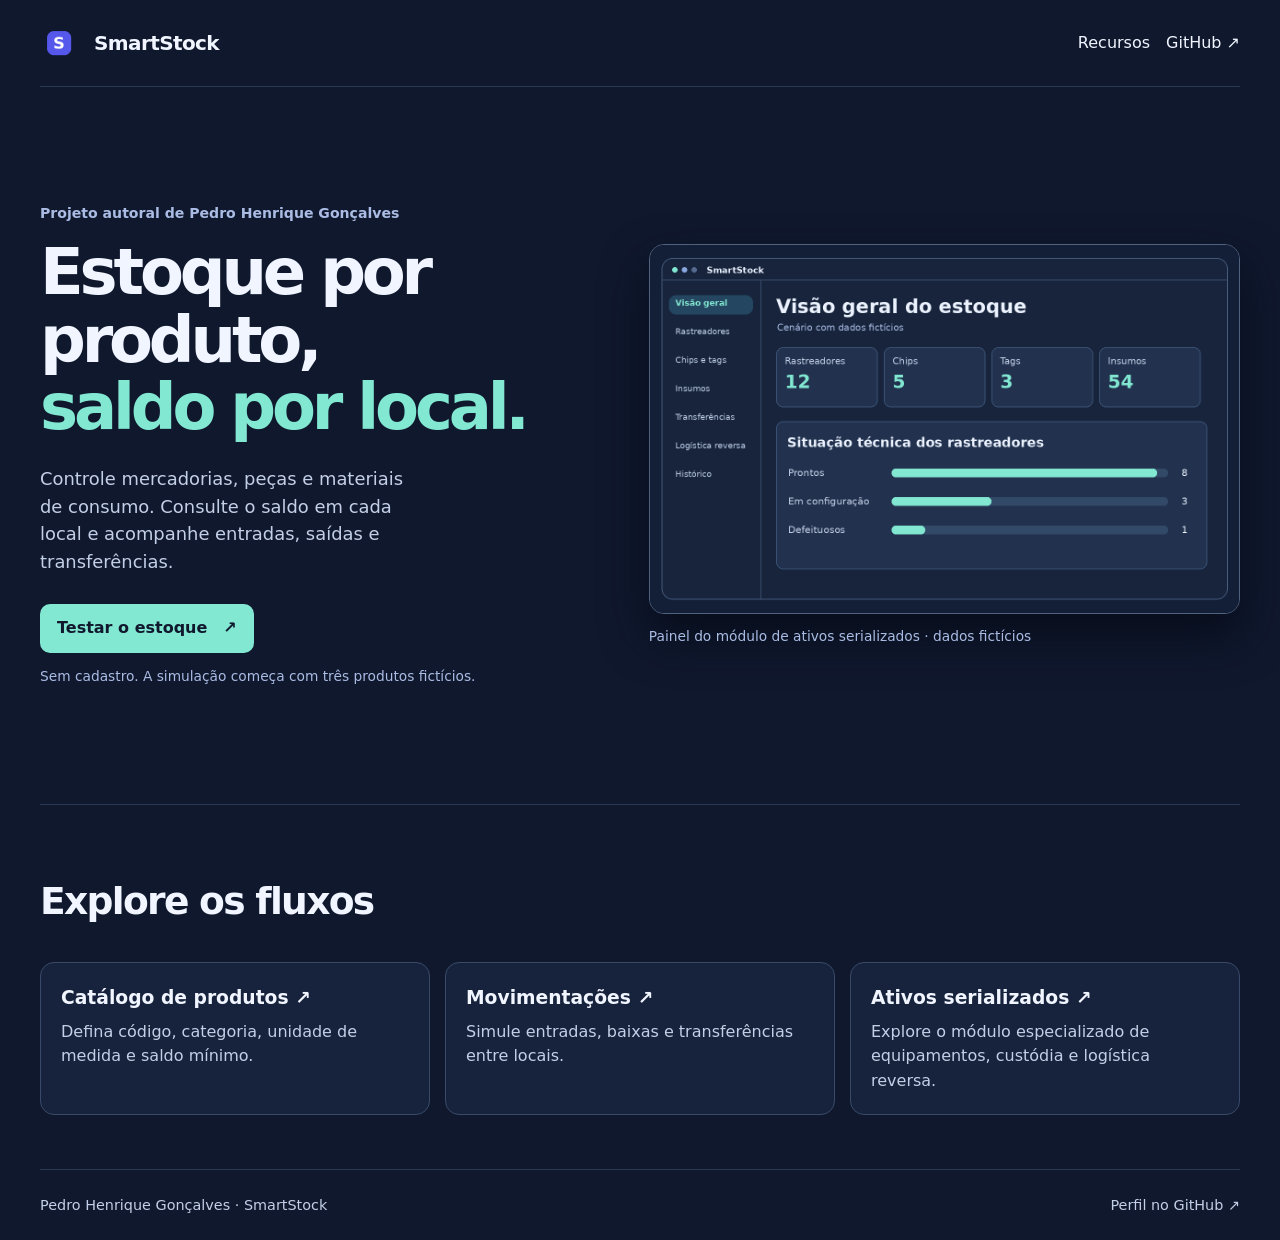
==== commit 0994ce79: "Adiciona estoque multissetorial por SKU, unidade de medida e local" ====
--- a/index.html
+++ b/index.html
@@ -23,22 +23,22 @@
     <section class="intro" aria-labelledby="titulo">
       <div>
         <p class="byline">Projeto autoral de Pedro Henrique Gonçalves</p>
-        <h1 id="titulo">Estoque sob controle.<br><em>Ativos rastreáveis.</em></h1>
-        <p class="lede">Acompanhe rastreadores, chips, tags e insumos do recebimento à transferência entre unidades, com histórico por ativo.</p>
-        <a class="cta" href="./demo.html">Abrir demonstração <span aria-hidden="true">↗</span></a>
-        <p class="privacy-note">Sem cadastro. Use os dados fictícios disponíveis no painel.</p>
+        <h1 id="titulo">Estoque por produto,<br><em>saldo por local.</em></h1>
+        <p class="lede">Controle mercadorias, peças e materiais de consumo. Consulte o saldo em cada local e acompanhe entradas, saídas e transferências.</p>
+        <a class="cta" href="./estoque.html">Testar o estoque <span aria-hidden="true">↗</span></a>
+        <p class="privacy-note">Sem cadastro. A simulação começa com três produtos fictícios.</p>
       </div>
       <figure class="preview">
         <img src="./preview.png" width="1280" height="800" alt="Painel do SmartStock com indicadores de estoque, gráficos de situação técnica e navegação dos módulos.">
-        <figcaption>Ilustração do painel com dados fictícios</figcaption>
+        <figcaption>Painel do módulo de ativos serializados · dados fictícios</figcaption>
       </figure>
     </section>
     <section class="features" id="recursos" aria-labelledby="recursos-titulo">
       <h2 id="recursos-titulo">Explore os fluxos</h2>
       <div class="feature-grid">
-        <a href="./demo.html#operacoes"><h3>Entradas em lote <span aria-hidden="true">↗</span></h3><p>Cadastre vários identificadores de uma vez e confira os lotes no histórico.</p></a>
-        <a href="./demo.html#operacoes"><h3>Transferências <span aria-hidden="true">↗</span></h3><p>Simule um envio, confirme o recebimento ou devolva o material à origem.</p></a>
-        <a href="./demo.html#reversa"><h3>Logística reversa <span aria-hidden="true">↗</span></h3><p>Acompanhe o retorno, a avaliação e o reaproveitamento de rastreadores.</p></a>
+        <a href="./estoque.html#cadastro"><h3>Catálogo de produtos ↗</h3><p>Defina código, categoria, unidade de medida e saldo mínimo.</p></a>
+        <a href="./estoque.html#movimento"><h3>Movimentações ↗</h3><p>Simule entradas, baixas e transferências entre locais.</p></a>
+        <a href="./demo.html"><h3>Ativos serializados ↗</h3><p>Explore o módulo especializado de equipamentos, custódia e logística reversa.</p></a>
       </div>
     </section>
   </main>
--- a/portfolio.css
+++ b/portfolio.css
@@ -48,3 +48,15 @@
   .portfolio .wrap { width: calc(100% - 32px); }
   .site-head, .site-foot { flex-wrap: wrap; gap: 12px; }
 }
+
+.stock { padding-bottom: 48px; }
+.stock section { margin: 24px 0; padding: 18px; border: 1px solid #394a68; border-radius: 14px; background: #17233c; }
+.stock h2 { margin-top: 0; }
+.stock form, .stock label { display: grid; gap: 6px; }
+.stock form { gap: 12px; }
+.stock [hidden] { display: none; }
+.stock input, .stock select, .stock button { min-width: 0; border: 1px solid #51627e; border-radius: 6px; padding: 9px; font: inherit; }
+.stock button { background: #82e8d2; color: #10182e; font-weight: 700; cursor: pointer; }
+.stock .table-wrap { overflow-x: auto; }
+.stock table { border-collapse: collapse; width: 100%; margin-top: 16px; }
+.stock td, .stock th { text-align: left; padding: 8px; border-bottom: 1px solid #394a68; }
